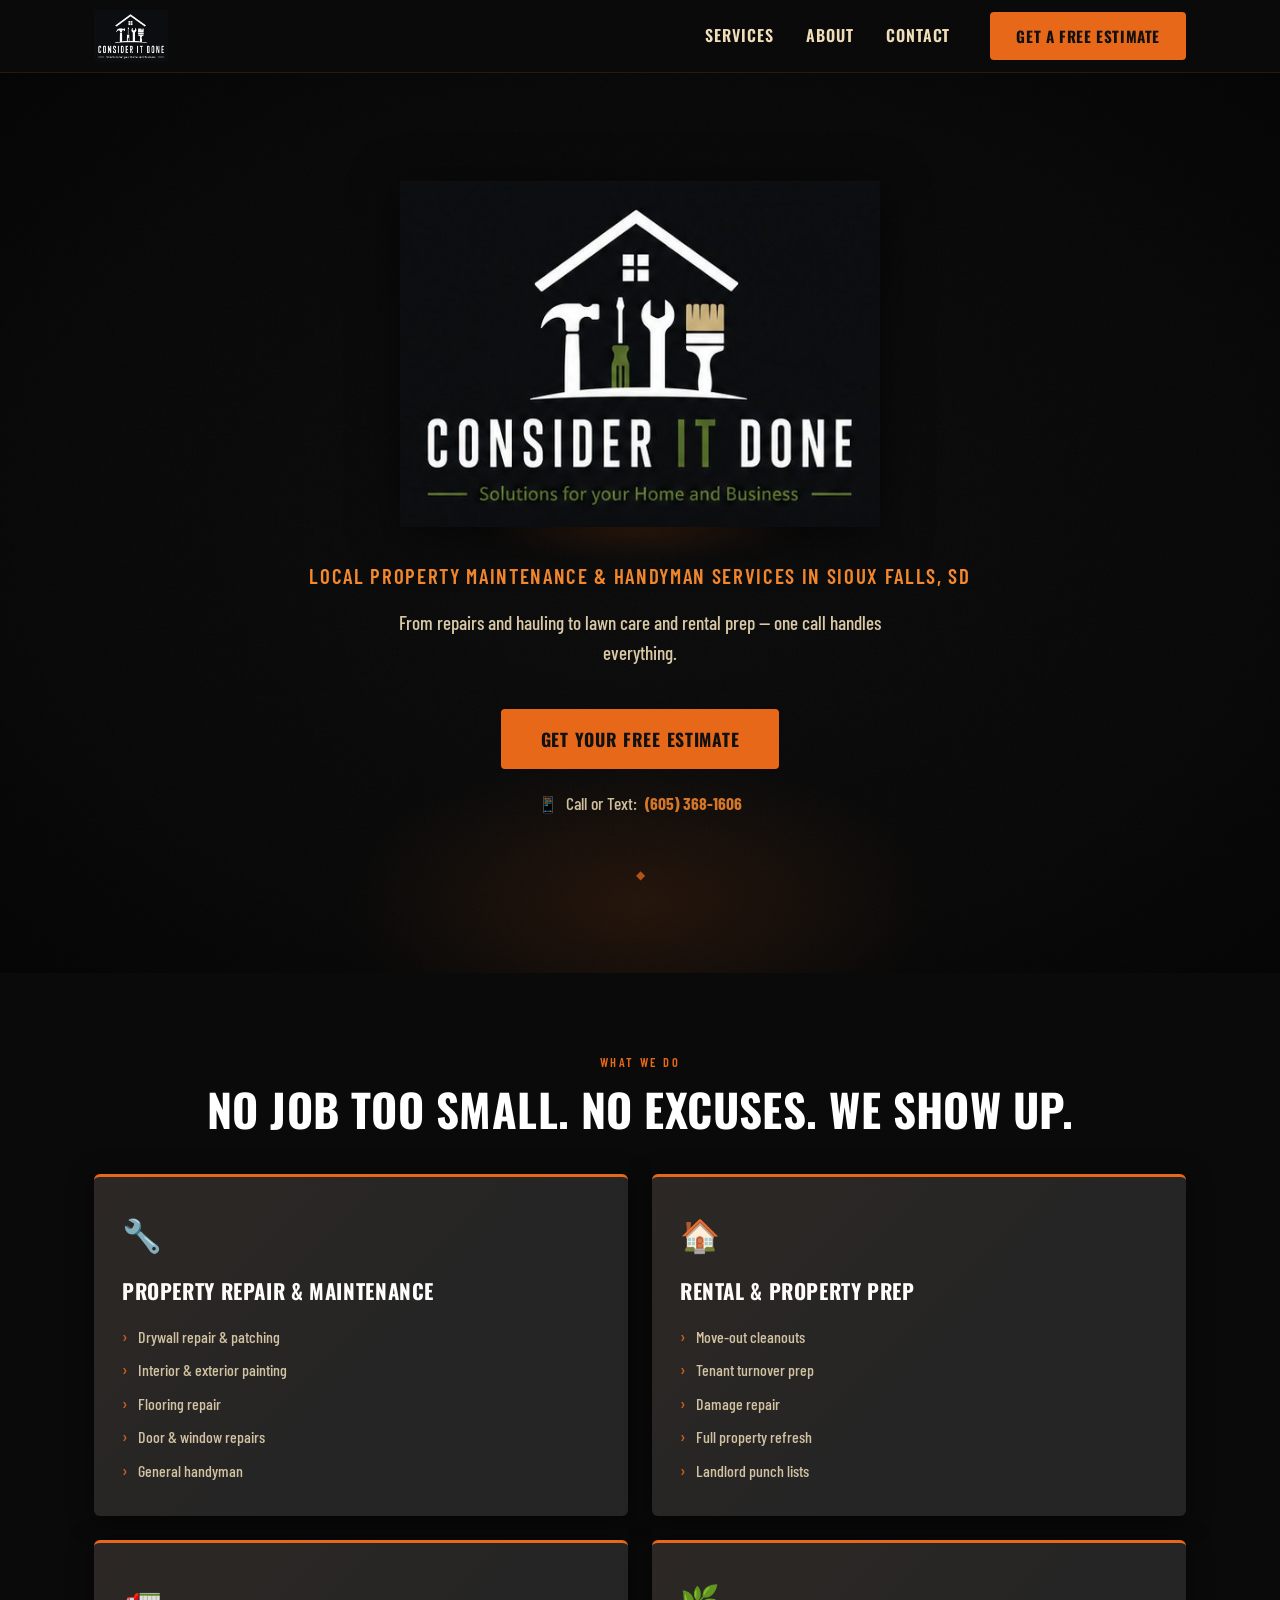
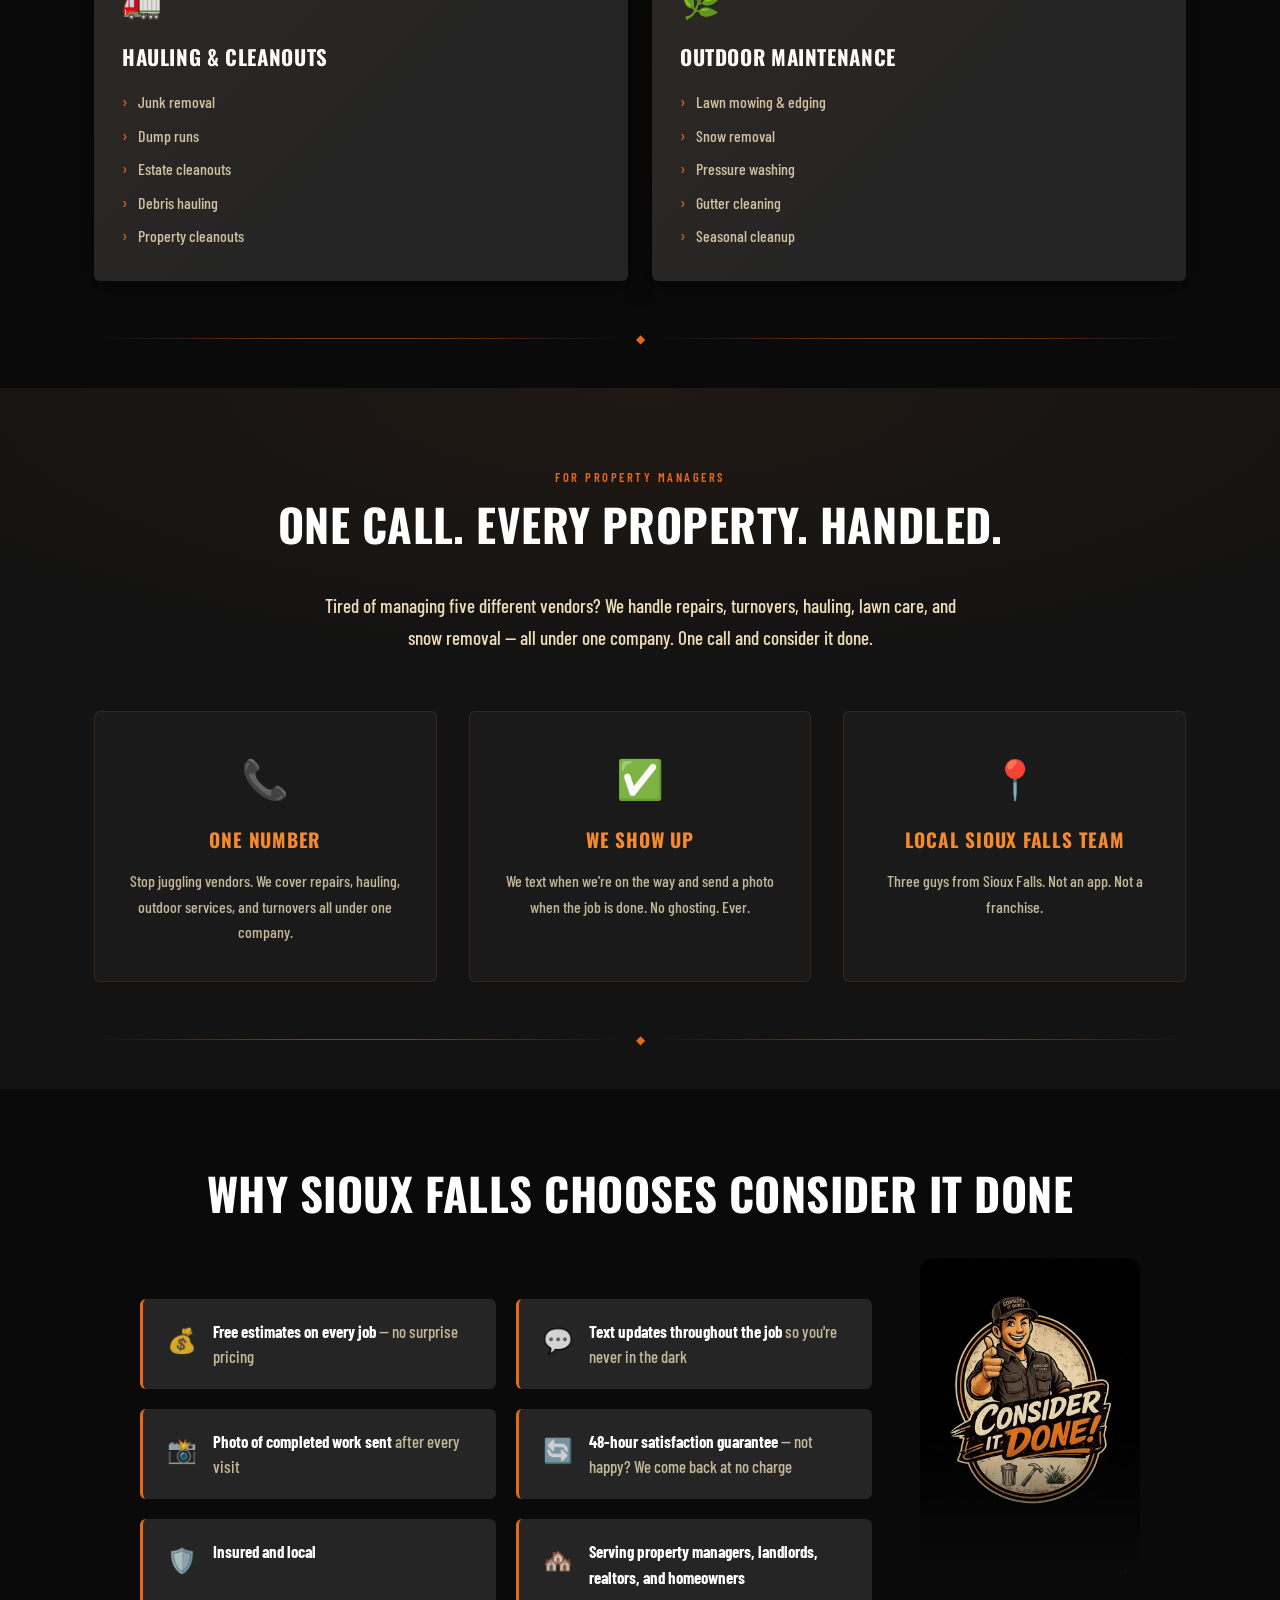
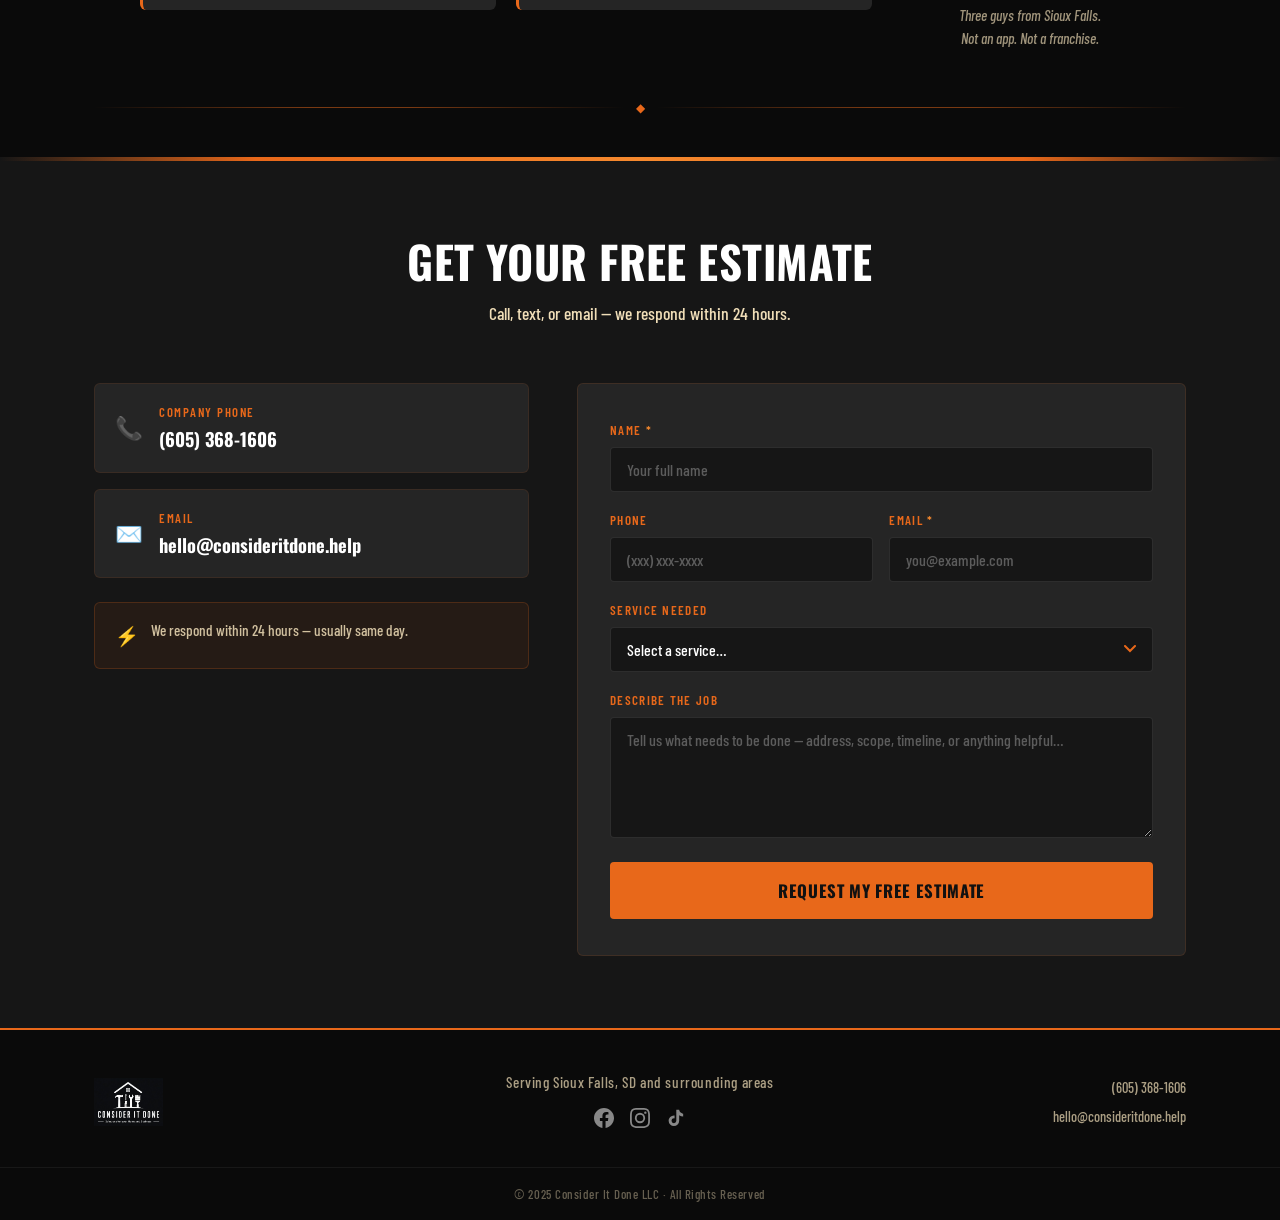
==== index.html @ a7b13810 "Use SVG as primary favicon for crisp rendering at all sizes SVG favicons are resolution-independent " ====
<!DOCTYPE html>
<html lang="en">
<head>
  <meta charset="UTF-8" />
  <meta name="viewport" content="width=device-width, initial-scale=1.0" />

  <!-- Favicons -->
  <link rel="icon" type="image/svg+xml" href="assets/CID_Logo_FullColor_Transparent.svg" />
  <link rel="icon" type="image/png" sizes="32x32" href="assets/favicon-32.png" />
  <link rel="icon" type="image/png" sizes="16x16" href="assets/favicon-16.png" />
  <link rel="apple-touch-icon" sizes="180x180" href="assets/apple-touch-icon.png" />

  <!-- SEO -->
  <title>Consider It Done | Sioux Falls Property Maintenance &amp; Handyman</title>
  <meta name="description" content="Local property maintenance and handyman services in Sioux Falls, SD. Repairs, hauling, lawn care, snow removal, rental prep. Free estimates — call or text today." />
  <meta name="robots" content="index, follow" />
  <link rel="canonical" href="https://consideritdone.help/" />

  <!-- Open Graph -->
  <meta property="og:title" content="Consider It Done — Sioux Falls Property Maintenance" />
  <meta property="og:description" content="One call. Every property need. Handled." />
  <meta property="og:image" content="assets/Logo.jpeg" />
  <meta property="og:type" content="website" />
  <meta property="og:url" content="https://consideritdone.help/" />

  <!-- Google Analytics placeholder -->
  <script async src="https://www.googletagmanager.com/gtag/js?id=GA_MEASUREMENT_ID"></script>
  <script>
    window.dataLayer = window.dataLayer || [];
    function gtag(){dataLayer.push(arguments);}
    gtag('js', new Date());
    gtag('config', 'GA_MEASUREMENT_ID');
  </script>

  <!-- Google Fonts -->
  <link rel="preconnect" href="https://fonts.googleapis.com" />
  <link rel="preconnect" href="https://fonts.gstatic.com" crossorigin />
  <link href="https://fonts.googleapis.com/css2?family=Oswald:wght@400;600;700&family=Barlow+Condensed:wght@400;500;600&display=swap" rel="stylesheet" />

  <link rel="stylesheet" href="style.css" />
</head>
<body>

  <!-- Skip to main content (accessibility) -->
  <a href="#main-content" class="skip-link">Skip to main content</a>

  <!-- ===================== HEADER / NAV ===================== -->
  <header class="site-header" id="site-header" role="banner">
    <div class="header-inner container">
      <a href="#hero" class="logo-link" aria-label="Consider It Done — Home">
        <img src="assets/CID_Logo_White_Black.png" alt="Consider It Done logo" class="header-logo" width="140" height="52" />
      </a>

      <!-- Desktop Nav -->
      <nav class="desktop-nav" aria-label="Primary navigation">
        <a href="#services" class="nav-link">Services</a>
        <a href="#why-us" class="nav-link">About</a>
        <a href="#contact" class="nav-link">Contact</a>
      </nav>

      <a href="#contact" class="btn btn-orange btn-cta-header">Get a Free Estimate</a>

      <!-- Hamburger -->
      <button class="hamburger" id="hamburger-btn" aria-label="Open navigation menu" aria-expanded="false" aria-controls="mobile-nav">
        <span class="ham-bar"></span>
        <span class="ham-bar"></span>
        <span class="ham-bar"></span>
      </button>
    </div>

    <!-- Mobile Nav Drawer -->
    <nav class="mobile-nav" id="mobile-nav" aria-label="Mobile navigation" aria-hidden="true">
      <a href="#services" class="mobile-nav-link">Services</a>
      <a href="#why-us" class="mobile-nav-link">About</a>
      <a href="#contact" class="mobile-nav-link">Contact</a>
      <a href="#contact" class="btn btn-orange mobile-nav-cta">Get a Free Estimate</a>
    </nav>
  </header>

  <main id="main-content">

    <!-- ===================== HERO ===================== -->
    <section class="hero" id="hero" aria-label="Hero section">
      <div class="hero-noise" aria-hidden="true"></div>
      <div class="hero-vignette" aria-hidden="true"></div>

      <div class="hero-inner container">
        <div class="hero-logo-wrap">
          <img
            src="assets/CID_Logo_FullColor_Black.png"
            alt="Consider It Done — Solutions for your Home and Business"
            class="hero-logo"
            width="480"
            height="480"
          />
          <div class="hero-logo-glow" aria-hidden="true"></div>
        </div>

        <h1 class="visually-hidden">Consider It Done — Sioux Falls Property Maintenance &amp; Handyman Services</h1>

        <p class="hero-sub">Local Property Maintenance &amp; Handyman Services in Sioux Falls, SD</p>
        <p class="hero-body">From repairs and hauling to lawn care and rental prep — one call handles everything.</p>

        <div class="hero-actions">
          <a href="#contact" class="btn btn-orange btn-lg" id="hero-cta">Get Your Free Estimate</a>
          <a href="tel:6053681606" class="hero-call-link">
            <span class="call-icon" aria-hidden="true">📱</span>
            Call or Text: <strong>(605) 368-1606</strong>
          </a>
        </div>
      </div>

      <div class="section-divider" aria-hidden="true">
        <div class="divider-line"></div>
        <div class="divider-diamond">◆</div>
        <div class="divider-line"></div>
      </div>
    </section>

    <!-- ===================== SERVICES ===================== -->
    <section class="services" id="services" aria-labelledby="services-heading">
      <div class="container">
        <div class="section-label">WHAT WE DO</div>
        <h2 class="section-headline" id="services-heading">No Job Too Small. No Excuses. We Show Up.</h2>

        <div class="services-grid">

          <article class="service-card" aria-label="Property Repair service">
            <div class="card-icon" aria-hidden="true">🔧</div>
            <h3 class="card-title">Property Repair &amp; Maintenance</h3>
            <ul class="card-list" aria-label="Services included">
              <li>Drywall repair &amp; patching</li>
              <li>Interior &amp; exterior painting</li>
              <li>Flooring repair</li>
              <li>Door &amp; window repairs</li>
              <li>General handyman</li>
            </ul>
          </article>

          <article class="service-card" aria-label="Rental & Property Prep service">
            <div class="card-icon" aria-hidden="true">🏠</div>
            <h3 class="card-title">Rental &amp; Property Prep</h3>
            <ul class="card-list" aria-label="Services included">
              <li>Move-out cleanouts</li>
              <li>Tenant turnover prep</li>
              <li>Damage repair</li>
              <li>Full property refresh</li>
              <li>Landlord punch lists</li>
            </ul>
          </article>

          <article class="service-card" aria-label="Hauling & Cleanouts service">
            <div class="card-icon" aria-hidden="true">🚛</div>
            <h3 class="card-title">Hauling &amp; Cleanouts</h3>
            <ul class="card-list" aria-label="Services included">
              <li>Junk removal</li>
              <li>Dump runs</li>
              <li>Estate cleanouts</li>
              <li>Debris hauling</li>
              <li>Property cleanouts</li>
            </ul>
          </article>

          <article class="service-card" aria-label="Outdoor Maintenance service">
            <div class="card-icon" aria-hidden="true">🌿</div>
            <h3 class="card-title">Outdoor Maintenance</h3>
            <ul class="card-list" aria-label="Services included">
              <li>Lawn mowing &amp; edging</li>
              <li>Snow removal</li>
              <li>Pressure washing</li>
              <li>Gutter cleaning</li>
              <li>Seasonal cleanup</li>
            </ul>
          </article>

        </div>
      </div>

      <div class="section-divider" aria-hidden="true">
        <div class="divider-line"></div>
        <div class="divider-diamond">◆</div>
        <div class="divider-line"></div>
      </div>
    </section>

    <!-- ===================== PROPERTY MANAGER CALLOUT ===================== -->
    <section class="pm-callout" id="property-managers" aria-labelledby="pm-heading">
      <div class="container">
        <div class="section-label">FOR PROPERTY MANAGERS</div>
        <h2 class="section-headline" id="pm-heading">One Call. Every Property. Handled.</h2>
        <p class="pm-body">
          Tired of managing five different vendors? We handle repairs, turnovers, hauling,
          lawn care, and snow removal — all under one company. One call and consider it done.
        </p>

        <div class="pm-pillars">

          <div class="pm-pillar">
            <div class="pillar-icon" aria-hidden="true">📞</div>
            <h3 class="pillar-title">One Number</h3>
            <p class="pillar-body">Stop juggling vendors. We cover repairs, hauling, outdoor services, and turnovers all under one company.</p>
          </div>

          <div class="pm-pillar">
            <div class="pillar-icon" aria-hidden="true">✅</div>
            <h3 class="pillar-title">We Show Up</h3>
            <p class="pillar-body">We text when we're on the way and send a photo when the job is done. No ghosting. Ever.</p>
          </div>

          <div class="pm-pillar">
            <div class="pillar-icon" aria-hidden="true">📍</div>
            <h3 class="pillar-title">Local Sioux Falls Team</h3>
            <p class="pillar-body">Three guys from Sioux Falls. Not an app. Not a franchise.</p>
          </div>

        </div>
      </div>

      <div class="section-divider" aria-hidden="true">
        <div class="divider-line"></div>
        <div class="divider-diamond">◆</div>
        <div class="divider-line"></div>
      </div>
    </section>

    <!-- ===================== WHY CHOOSE US ===================== -->
    <section class="why-us" id="why-us" aria-labelledby="why-heading">
      <div class="container">
        <h2 class="section-headline" id="why-heading">Why Sioux Falls Chooses Consider It Done</h2>

        <div class="why-layout">
          <ul class="why-list" aria-label="Reasons to choose Consider It Done">
            <li class="why-item">
              <span class="why-icon" aria-hidden="true">💰</span>
              <div>
                <strong>Free estimates on every job</strong>
                <span> — no surprise pricing</span>
              </div>
            </li>
            <li class="why-item">
              <span class="why-icon" aria-hidden="true">💬</span>
              <div>
                <strong>Text updates throughout the job</strong>
                <span> so you're never in the dark</span>
              </div>
            </li>
            <li class="why-item">
              <span class="why-icon" aria-hidden="true">📸</span>
              <div>
                <strong>Photo of completed work sent</strong>
                <span> after every visit</span>
              </div>
            </li>
            <li class="why-item">
              <span class="why-icon" aria-hidden="true">🔄</span>
              <div>
                <strong>48-hour satisfaction guarantee</strong>
                <span> — not happy? We come back at no charge</span>
              </div>
            </li>
            <li class="why-item">
              <span class="why-icon" aria-hidden="true">🛡️</span>
              <div>
                <strong>Insured and local</strong>
              </div>
            </li>
            <li class="why-item">
              <span class="why-icon" aria-hidden="true">🏘️</span>
              <div>
                <strong>Serving property managers, landlords, realtors, and homeowners</strong>
              </div>
            </li>
          </ul>

          <div class="why-mascot" aria-hidden="true">
            <img
              src="assets/Logo.jpeg"
              alt="Consider It Done mascot — handyman giving thumbs up"
              class="mascot-img"
              width="300"
              height="390"
            />
            <p class="mascot-caption">Three guys from Sioux Falls.<br/>Not an app. Not a franchise.</p>
          </div>
        </div>
      </div>

      <div class="section-divider" aria-hidden="true">
        <div class="divider-line"></div>
        <div class="divider-diamond">◆</div>
        <div class="divider-line"></div>
      </div>
    </section>

    <!-- ===================== CONTACT / CTA ===================== -->
    <section class="contact" id="contact" aria-labelledby="contact-heading">
      <div class="contact-accent-top" aria-hidden="true"></div>
      <div class="container">
        <h2 class="section-headline" id="contact-heading">Get Your Free Estimate</h2>
        <p class="contact-sub">Call, text, or email — we respond within 24 hours.</p>

        <div class="contact-layout">

          <!-- Contact Info -->
          <div class="contact-info" aria-label="Contact information">
            <a href="tel:6053681606" class="contact-info-item" id="contact-main">
              <span class="contact-info-icon" aria-hidden="true">📞</span>
              <div>
                <span class="contact-info-label">Company Phone</span>
                <span class="contact-info-value">(605) 368-1606</span>
              </div>
            </a>
            <a href="mailto:hello@consideritdone.help" class="contact-info-item" id="contact-email">
              <span class="contact-info-icon" aria-hidden="true">✉️</span>
              <div>
                <span class="contact-info-label">Email</span>
                <span class="contact-info-value">hello@consideritdone.help</span>
              </div>
            </a>

            <div class="contact-guarantee">
              <span class="guarantee-icon" aria-hidden="true">⚡</span>
              <p>We respond within 24 hours — usually same day.</p>
            </div>
          </div>

          <!-- Contact Form -->
          <div class="contact-form-wrap">
            <form
              id="contact-form"
              action="https://formspree.io/f/xojzgryv"
              method="POST"
              novalidate
              aria-label="Free estimate request form"
            >
              <div class="form-group">
                <label for="form-name">Name <span aria-hidden="true">*</span></label>
                <input
                  type="text"
                  id="form-name"
                  name="name"
                  placeholder="Your full name"
                  required
                  autocomplete="name"
                />
              </div>

              <div class="form-row">
                <div class="form-group">
                  <label for="form-phone">Phone</label>
                  <input
                    type="tel"
                    id="form-phone"
                    name="phone"
                    placeholder="(xxx) xxx-xxxx"
                    autocomplete="tel"
                  />
                </div>
                <div class="form-group">
                  <label for="form-email">Email <span aria-hidden="true">*</span></label>
                  <input
                    type="email"
                    id="form-email"
                    name="email"
                    placeholder="you@example.com"
                    required
                    autocomplete="email"
                  />
                </div>
              </div>

              <div class="form-group">
                <label for="form-service">Service Needed</label>
                <select id="form-service" name="service">
                  <option value="" disabled selected>Select a service…</option>
                  <option value="Property Repair & Maintenance">Property Repair &amp; Maintenance</option>
                  <option value="Rental & Property Prep">Rental &amp; Property Prep</option>
                  <option value="Hauling & Cleanout">Hauling &amp; Cleanout</option>
                  <option value="Outdoor Maintenance (Lawn/Snow)">Outdoor Maintenance (Lawn/Snow)</option>
                  <option value="Not Sure — Just Need Help">Not Sure — Just Need Help</option>
                </select>
              </div>

              <div class="form-group">
                <label for="form-message">Describe the Job</label>
                <textarea
                  id="form-message"
                  name="message"
                  placeholder="Tell us what needs to be done — address, scope, timeline, or anything helpful…"
                  rows="5"
                ></textarea>
              </div>

              <button type="submit" class="btn btn-orange btn-full" id="form-submit">
                Request My Free Estimate
              </button>

              <!-- Success / Error States -->
              <div class="form-success" id="form-success" role="alert" aria-live="polite" hidden>
                <span class="success-icon" aria-hidden="true">✅</span>
                <p>We got it! Expect a response within 24 hours.<br /><strong>— The Consider It Done Team</strong></p>
              </div>
              <div class="form-error" id="form-error" role="alert" aria-live="polite" hidden>
                <p>Something went wrong. Please call or email us directly.</p>
              </div>
            </form>
          </div>

        </div>
      </div>
    </section>

  </main>

  <!-- ===================== FOOTER ===================== -->
  <footer class="site-footer" role="contentinfo">
    <div class="footer-inner container">
      <div class="footer-logo-col">
        <a href="#hero" aria-label="Consider It Done — Back to top">
          <img src="assets/CID_Logo_White_Black.png" alt="Consider It Done logo" class="footer-logo" width="130" height="48" />
        </a>
      </div>

      <div class="footer-center-col">
        <p class="footer-serving">Serving Sioux Falls, SD and surrounding areas</p>
        <div class="footer-social" aria-label="Social media links">
          <a href="https://www.facebook.com/profile.php?id=61590781454036" class="social-link" aria-label="Facebook" title="Facebook" target="_blank" rel="noopener noreferrer">
            <svg width="20" height="20" viewBox="0 0 24 24" fill="currentColor" aria-hidden="true"><path d="M24 12.073c0-6.627-5.373-12-12-12s-12 5.373-12 12c0 5.99 4.388 10.954 10.125 11.854v-8.385H7.078v-3.47h3.047V9.43c0-3.007 1.792-4.669 4.533-4.669 1.312 0 2.686.235 2.686.235v2.953H15.83c-1.491 0-1.956.925-1.956 1.874v2.25h3.328l-.532 3.47h-2.796v8.385C19.612 23.027 24 18.062 24 12.073z"/></svg>
          </a>
          <a href="https://www.instagram.com/consider_itdone26/" class="social-link" aria-label="Instagram" title="Instagram" target="_blank" rel="noopener noreferrer">
            <svg width="20" height="20" viewBox="0 0 24 24" fill="currentColor" aria-hidden="true"><path d="M12 2.163c3.204 0 3.584.012 4.85.07 3.252.148 4.771 1.691 4.919 4.919.058 1.265.069 1.645.069 4.849 0 3.205-.012 3.584-.069 4.849-.149 3.225-1.664 4.771-4.919 4.919-1.266.058-1.644.07-4.85.07-3.204 0-3.584-.012-4.849-.07-3.26-.149-4.771-1.699-4.919-4.92-.058-1.265-.07-1.644-.07-4.849 0-3.204.013-3.583.07-4.849.149-3.227 1.664-4.771 4.919-4.919 1.266-.057 1.645-.069 4.849-.069zM12 0C8.741 0 8.333.014 7.053.072 2.695.272.273 2.69.073 7.052.014 8.333 0 8.741 0 12c0 3.259.014 3.668.072 4.948.2 4.358 2.618 6.78 6.98 6.98C8.333 23.986 8.741 24 12 24c3.259 0 3.668-.014 4.948-.072 4.354-.2 6.782-2.618 6.979-6.98.059-1.28.073-1.689.073-4.948 0-3.259-.014-3.667-.072-4.947-.196-4.354-2.617-6.78-6.979-6.98C15.668.014 15.259 0 12 0zm0 5.838a6.162 6.162 0 100 12.324 6.162 6.162 0 000-12.324zM12 16a4 4 0 110-8 4 4 0 010 8zm6.406-11.845a1.44 1.44 0 100 2.881 1.44 1.44 0 000-2.881z"/></svg>
          </a>
          <a href="https://www.tiktok.com/@consider.it.done26" class="social-link" aria-label="TikTok" title="TikTok" target="_blank" rel="noopener noreferrer">
            <svg width="20" height="20" viewBox="0 0 24 24" fill="currentColor" aria-hidden="true"><path d="M19.59 6.69a4.83 4.83 0 01-3.77-4.25V2h-3.45v13.67a2.89 2.89 0 01-2.88 2.5 2.89 2.89 0 01-2.89-2.89 2.89 2.89 0 012.89-2.89c.28 0 .54.04.79.1V9.01a6.32 6.32 0 00-.79-.05 6.34 6.34 0 00-6.34 6.34 6.34 6.34 0 006.34 6.34 6.34 6.34 0 006.33-6.34V8.69a8.18 8.18 0 004.78 1.52V6.76a4.85 4.85 0 01-1.01-.07z"/></svg>
          </a>
        </div>
      </div>

      <div class="footer-contact-col">
        <a href="tel:6053681606" class="footer-contact-link">(605) 368-1606</a>
        <a href="mailto:hello@consideritdone.help" class="footer-contact-link">hello@consideritdone.help</a>
      </div>
    </div>

    <div class="footer-bottom">
      <div class="container">
        <p>© 2025 Consider It Done LLC · All Rights Reserved</p>
      </div>
    </div>
  </footer>

  <script src="script.js"></script>
</body>
</html>
---- style.css ----
/* =============================================================
   CONSIDER IT DONE — style.css
   Bold · Dark · Local · Orange
   ============================================================= */

/* ── Design Tokens ────────────────────────────────────────── */
:root {
  --bg-primary:     #0A0A0A;
  --bg-card:        #252525;
  --bg-card-alt:    #333333;
  --bg-section-alt: #161616;
  --bg-pm:          #131313;

  --orange:         #E8681A;
  --orange-light:   #F5892E;
  --cream:          #F0DEB8;
  --white:          #FFFFFF;
  --grey-mid:       #888888;
  --grey-light:     #BBBBBB;

  --font-display: 'Oswald', Arial, sans-serif;
  --font-body:    'Barlow Condensed', Arial, sans-serif;

  --radius-card:  6px;
  --radius-btn:   4px;
  --transition:   0.25s ease;
  --max-width:    1140px;

  --shadow-card:  0 4px 24px rgba(0,0,0,0.5);
  --shadow-orange: 0 4px 32px rgba(232,104,26,0.25);
}

/* ── Reset ────────────────────────────────────────────────── */
*, *::before, *::after { box-sizing: border-box; margin: 0; padding: 0; }

html {
  scroll-behavior: smooth;
  font-size: 16px;
}

body {
  background-color: var(--bg-primary);
  color: var(--cream);
  font-family: var(--font-body);
  font-weight: 500;
  line-height: 1.6;
  overflow-x: hidden;
}

img { display: block; max-width: 100%; height: auto; }
a   { color: inherit; text-decoration: none; }

ul  { list-style: none; }

/* ── Utility ──────────────────────────────────────────────── */
.container {
  width: 100%;
  max-width: var(--max-width);
  margin: 0 auto;
  padding: 0 24px;
}

/* Screen-reader only / SEO-only text */
.visually-hidden {
  position: absolute;
  width: 1px;
  height: 1px;
  padding: 0;
  margin: -1px;
  overflow: hidden;
  clip: rect(0,0,0,0);
  white-space: nowrap;
  border: 0;
}

/* ── Buttons ──────────────────────────────────────────────── */
.btn {
  display: inline-flex;
  align-items: center;
  justify-content: center;
  gap: 8px;
  font-family: var(--font-display);
  font-weight: 700;
  letter-spacing: 0.04em;
  border: none;
  cursor: pointer;
  border-radius: var(--radius-btn);
  transition: background var(--transition), transform var(--transition), box-shadow var(--transition);
  text-transform: uppercase;
  white-space: nowrap;
}

.btn-orange {
  background-color: var(--orange);
  color: #111111;
  padding: 12px 26px;
  font-size: 0.95rem;
}

.btn-orange:hover,
.btn-orange:focus-visible {
  background-color: var(--orange-light);
  transform: translateY(-2px);
  box-shadow: var(--shadow-orange);
  outline: none;
}

.btn-orange:active { transform: translateY(0); }

.btn-lg {
  padding: 16px 40px;
  font-size: 1.1rem;
}

.btn-full {
  width: 100%;
  padding: 16px 24px;
  font-size: 1.05rem;
  margin-top: 6px;
}

/* ── Section Label (small caps, orange) ───────────────────── */
.section-label {
  font-family: var(--font-body);
  font-size: 0.78rem;
  font-weight: 600;
  letter-spacing: 0.2em;
  text-transform: uppercase;
  color: var(--orange);
  margin-bottom: 12px;
}

/* ── Section Headline ─────────────────────────────────────── */
.section-headline {
  font-family: var(--font-display);
  font-size: clamp(1.8rem, 4vw, 2.8rem);
  font-weight: 700;
  color: var(--white);
  line-height: 1.1;
  letter-spacing: 0.01em;
  margin-bottom: 40px;
  text-transform: uppercase;
}

/* ── Section Divider ──────────────────────────────────────── */
.section-divider {
  display: flex;
  align-items: center;
  gap: 12px;
  padding: 48px 24px 0;
  max-width: var(--max-width);
  margin: 0 auto;
}

.divider-line {
  flex: 1;
  height: 1px;
  background: linear-gradient(90deg, transparent, var(--orange) 40%, var(--orange) 60%, transparent);
  opacity: 0.5;
}

.divider-diamond {
  color: var(--orange);
  font-size: 0.75rem;
  flex-shrink: 0;
}


/* =============================================================
   HEADER
   ============================================================= */
.site-header {
  position: sticky;
  top: 0;
  z-index: 1000;
  background-color: var(--bg-primary);
  border-bottom: 1px solid rgba(232,104,26,0.15);
  transition: box-shadow var(--transition);
}

.site-header.scrolled {
  box-shadow: 0 2px 20px rgba(0,0,0,0.6);
  border-bottom-color: rgba(232,104,26,0.3);
}

.header-inner {
  display: flex;
  align-items: center;
  gap: 24px;
  height: 72px;
}

.logo-link { flex-shrink: 0; }

.header-logo {
  width: auto;
  height: 52px;
  object-fit: contain;
  transition: opacity var(--transition), filter var(--transition);
}

.header-logo:hover {
  opacity: 0.85;
  filter: drop-shadow(0 0 8px rgba(232,104,26,0.5));
}

.desktop-nav {
  display: flex;
  align-items: center;
  gap: 32px;
  margin-left: auto;
}

.nav-link {
  font-family: var(--font-display);
  font-weight: 600;
  font-size: 1rem;
  letter-spacing: 0.06em;
  text-transform: uppercase;
  color: var(--cream);
  position: relative;
  transition: color var(--transition);
}

.nav-link::after {
  content: '';
  position: absolute;
  bottom: -3px;
  left: 0;
  width: 0;
  height: 2px;
  background: var(--orange);
  transition: width var(--transition);
}

.nav-link:hover,
.nav-link:focus-visible { color: var(--orange); outline: none; }

.nav-link:hover::after,
.nav-link:focus-visible::after { width: 100%; }

.btn-cta-header { margin-left: 16px; }

/* Hamburger */
.hamburger {
  display: none;
  flex-direction: column;
  justify-content: center;
  gap: 5px;
  width: 40px;
  height: 40px;
  background: none;
  border: none;
  cursor: pointer;
  padding: 6px;
  margin-left: auto;
}

.ham-bar {
  display: block;
  width: 24px;
  height: 2px;
  background: var(--cream);
  border-radius: 2px;
  transition: transform var(--transition), opacity var(--transition), background var(--transition);
}

.hamburger[aria-expanded="true"] .ham-bar:nth-child(1) {
  transform: translateY(7px) rotate(45deg);
  background: var(--orange);
}
.hamburger[aria-expanded="true"] .ham-bar:nth-child(2) {
  opacity: 0;
}
.hamburger[aria-expanded="true"] .ham-bar:nth-child(3) {
  transform: translateY(-7px) rotate(-45deg);
  background: var(--orange);
}

/* Mobile Nav */
.mobile-nav {
  display: none;
  flex-direction: column;
  background-color: #111111;
  border-top: 1px solid rgba(232,104,26,0.2);
  padding: 16px 24px 24px;
  gap: 4px;
}

.mobile-nav.open { display: flex; }

.mobile-nav-link {
  font-family: var(--font-display);
  font-size: 1.2rem;
  font-weight: 700;
  letter-spacing: 0.08em;
  text-transform: uppercase;
  color: var(--cream);
  padding: 12px 0;
  border-bottom: 1px solid rgba(255,255,255,0.06);
  transition: color var(--transition);
}

.mobile-nav-link:hover { color: var(--orange); }

.mobile-nav-cta {
  margin-top: 16px;
  font-size: 1rem;
  padding: 14px 24px;
}


/* =============================================================
   HERO
   ============================================================= */
.hero {
  position: relative;
  min-height: 100vh;
  display: flex;
  flex-direction: column;
  align-items: center;
  justify-content: center;
  background-color: var(--bg-primary);
  overflow: hidden;
  padding: 80px 24px 60px;
}

/* Grain/noise texture */
.hero-noise {
  position: absolute;
  inset: 0;
  background-image: url("data:image/svg+xml,%3Csvg viewBox='0 0 512 512' xmlns='http://www.w3.org/2000/svg'%3E%3Cfilter id='noise'%3E%3CfeTurbulence type='fractalNoise' baseFrequency='0.75' numOctaves='4' stitchTiles='stitch'/%3E%3C/filter%3E%3Crect width='100%25' height='100%25' filter='url(%23noise)' opacity='1'/%3E%3C/svg%3E");
  background-size: 200px 200px;
  opacity: 0.04;
  pointer-events: none;
  z-index: 1;
}

/* Radial vignette */
.hero-vignette {
  position: absolute;
  inset: 0;
  background: radial-gradient(ellipse 80% 80% at 50% 50%,
    transparent 0%,
    rgba(0,0,0,0.3) 60%,
    rgba(0,0,0,0.75) 100%);
  pointer-events: none;
  z-index: 2;
}

/* Ambient orange glow from bottom */
.hero::after {
  content: '';
  position: absolute;
  bottom: -80px;
  left: 50%;
  transform: translateX(-50%);
  width: 600px;
  height: 300px;
  background: radial-gradient(ellipse at center, rgba(232,104,26,0.12) 0%, transparent 70%);
  pointer-events: none;
  z-index: 2;
}

.hero-inner {
  position: relative;
  z-index: 3;
  display: flex;
  flex-direction: column;
  align-items: center;
  text-align: center;
  max-width: 720px;
}

/* Logo */
.hero-logo-wrap {
  position: relative;
  display: inline-block;
  margin-bottom: 32px;
}

.hero-logo-glow {
  position: absolute;
  bottom: -24px;
  left: 50%;
  transform: translateX(-50%);
  width: 70%;
  height: 60px;
  background: radial-gradient(ellipse at center, rgba(232,104,26,0.3) 0%, transparent 70%);
  filter: blur(12px);
  pointer-events: none;
  z-index: -1;
}

.hero-logo {
  width: clamp(260px, 42vw, 480px);
  height: auto;
  object-fit: contain;
  display: block;
  filter: drop-shadow(0 8px 24px rgba(0,0,0,0.6));
  transition: filter var(--transition), transform var(--transition);
}

.hero-logo:hover {
  filter: drop-shadow(0 8px 32px rgba(232,104,26,0.25)) drop-shadow(0 4px 16px rgba(0,0,0,0.7));
  transform: translateY(-2px);
}

/* Hero text */
.hero-headline {
  font-family: var(--font-display);
  font-size: clamp(2.8rem, 9vw, 6rem);
  font-weight: 700;
  letter-spacing: 0.03em;
  color: var(--white);
  text-transform: uppercase;
  line-height: 1;
  margin-bottom: 16px;
  text-shadow: 0 2px 30px rgba(232,104,26,0.2);
}

.hero-sub {
  font-family: var(--font-body);
  font-size: clamp(1rem, 2.5vw, 1.3rem);
  font-weight: 600;
  letter-spacing: 0.08em;
  color: var(--orange-light);
  text-transform: uppercase;
  margin-bottom: 16px;
}

.hero-body {
  font-family: var(--font-body);
  font-size: clamp(1rem, 2vw, 1.2rem);
  font-weight: 500;
  color: var(--cream);
  opacity: 0.9;
  max-width: 540px;
  margin-bottom: 40px;
  line-height: 1.6;
}

/* CTA group */
.hero-actions {
  display: flex;
  flex-direction: column;
  align-items: center;
  gap: 20px;
}

.hero-call-link {
  display: flex;
  align-items: center;
  gap: 8px;
  font-family: var(--font-body);
  font-size: 1.1rem;
  font-weight: 500;
  color: var(--cream);
  opacity: 0.85;
  transition: color var(--transition), opacity var(--transition);
}

.hero-call-link strong { color: var(--orange-light); }

.hero-call-link:hover {
  color: var(--white);
  opacity: 1;
}

.call-icon { font-size: 1rem; }


/* =============================================================
   SERVICES
   ============================================================= */
.services {
  background-color: var(--bg-primary);
  padding: 80px 0 40px;
}

.services .container { text-align: center; }

.services-grid {
  display: grid;
  grid-template-columns: repeat(2, 1fr);
  gap: 24px;
  text-align: left;
  margin-top: 0;
}

.service-card {
  background: var(--bg-card);
  border-radius: var(--radius-card);
  border-top: 3px solid var(--orange);
  padding: 32px 28px;
  box-shadow: var(--shadow-card);
  transition: transform var(--transition), box-shadow var(--transition), border-top-color var(--transition);
  position: relative;
  overflow: hidden;
}

.service-card::before {
  content: '';
  position: absolute;
  inset: 0;
  background: linear-gradient(135deg, rgba(232,104,26,0.04) 0%, transparent 60%);
  pointer-events: none;
}

.service-card:hover {
  transform: translateY(-4px);
  box-shadow: 0 8px 40px rgba(0,0,0,0.6), 0 0 0 1px rgba(232,104,26,0.2);
  border-top-color: var(--orange-light);
}

.card-icon {
  font-size: 2rem;
  margin-bottom: 14px;
  display: block;
}

.card-title {
  font-family: var(--font-display);
  font-size: 1.3rem;
  font-weight: 700;
  color: var(--white);
  text-transform: uppercase;
  letter-spacing: 0.03em;
  margin-bottom: 16px;
}

.card-list {
  display: flex;
  flex-direction: column;
  gap: 8px;
}

.card-list li {
  font-family: var(--font-body);
  font-size: 1rem;
  font-weight: 500;
  color: var(--cream);
  opacity: 0.85;
  padding-left: 16px;
  position: relative;
}

.card-list li::before {
  content: '›';
  position: absolute;
  left: 0;
  color: var(--orange);
  font-size: 1.1rem;
  line-height: 1.4;
}


/* =============================================================
   PROPERTY MANAGER CALLOUT
   ============================================================= */
.pm-callout {
  background-color: var(--bg-pm);
  padding: 80px 0 40px;
  position: relative;
}

.pm-callout::before {
  content: '';
  position: absolute;
  inset: 0;
  background: radial-gradient(ellipse 100% 60% at 50% 0%, rgba(232,104,26,0.06) 0%, transparent 70%);
  pointer-events: none;
}

.pm-callout .container {
  position: relative;
  z-index: 1;
}

.pm-callout .section-headline { text-align: center; }
.pm-callout .section-label    { text-align: center; }

.pm-body {
  font-family: var(--font-body);
  font-size: clamp(1rem, 2vw, 1.2rem);
  color: var(--cream);
  opacity: 0.9;
  max-width: 660px;
  margin: 0 auto 56px;
  text-align: center;
  line-height: 1.7;
}

.pm-pillars {
  display: grid;
  grid-template-columns: repeat(3, 1fr);
  gap: 32px;
}

.pm-pillar {
  display: flex;
  flex-direction: column;
  align-items: center;
  text-align: center;
  padding: 36px 24px;
  background: rgba(255,255,255,0.03);
  border: 1px solid rgba(232,104,26,0.15);
  border-radius: var(--radius-card);
  transition: border-color var(--transition), background var(--transition), transform var(--transition);
}

.pm-pillar:hover {
  border-color: rgba(232,104,26,0.4);
  background: rgba(232,104,26,0.04);
  transform: translateY(-4px);
}

.pillar-icon {
  font-size: 2.4rem;
  margin-bottom: 16px;
}

.pillar-title {
  font-family: var(--font-display);
  font-size: 1.2rem;
  font-weight: 700;
  color: var(--orange-light);
  text-transform: uppercase;
  letter-spacing: 0.04em;
  margin-bottom: 12px;
}

.pillar-body {
  font-family: var(--font-body);
  font-size: 1rem;
  color: var(--cream);
  opacity: 0.8;
  line-height: 1.6;
}


/* =============================================================
   WHY CHOOSE US
   ============================================================= */
.why-us {
  background-color: var(--bg-primary);
  padding: 80px 0 40px;
}

.why-us .section-headline { text-align: center; }

/* Why Us — two-column layout with mascot */
.why-layout {
  display: grid;
  grid-template-columns: 1fr auto;
  gap: 48px;
  align-items: center;
  max-width: 1000px;
  margin: 0 auto;
}

.why-list {
  display: grid;
  grid-template-columns: repeat(2, 1fr);
  gap: 20px;
}

.why-mascot {
  display: flex;
  flex-direction: column;
  align-items: center;
  gap: 16px;
  flex-shrink: 0;
}

.mascot-img {
  width: 220px;
  height: auto;
  object-fit: contain;
  border-radius: 12px;
  opacity: 0.92;
  /* fade out the white bottom padding of the jpeg */
  -webkit-mask-image: linear-gradient(to bottom, black 55%, transparent 96%);
  mask-image: linear-gradient(to bottom, black 55%, transparent 96%);
  filter: drop-shadow(0 4px 20px rgba(232,104,26,0.2));
  transition: filter var(--transition), opacity var(--transition);
}

.mascot-img:hover {
  opacity: 1;
  filter: drop-shadow(0 4px 28px rgba(232,104,26,0.4));
}

.mascot-caption {
  font-family: var(--font-body);
  font-size: 0.95rem;
  font-weight: 500;
  color: var(--cream);
  opacity: 0.65;
  text-align: center;
  line-height: 1.5;
  font-style: italic;
}

.why-item {
  display: flex;
  align-items: flex-start;
  gap: 16px;
  background: var(--bg-card);
  border-radius: var(--radius-card);
  border-left: 3px solid var(--orange);
  padding: 20px 24px;
  transition: transform var(--transition), box-shadow var(--transition);
}

.why-item:hover {
  transform: translateX(4px);
  box-shadow: var(--shadow-card);
}

.why-icon {
  font-size: 1.5rem;
  flex-shrink: 0;
  margin-top: 2px;
}

.why-item div {
  font-family: var(--font-body);
  font-size: 1.05rem;
  color: var(--cream);
  line-height: 1.5;
}

.why-item strong { color: var(--white); }
.why-item span   { opacity: 0.8; }


/* =============================================================
   CONTACT / CTA
   ============================================================= */
.contact {
  background-color: var(--bg-section-alt);
  padding: 80px 0 72px;
  position: relative;
}

.contact-accent-top {
  height: 4px;
  background: linear-gradient(90deg, transparent, var(--orange) 20%, var(--orange-light) 50%, var(--orange) 80%, transparent);
  position: absolute;
  top: 0;
  left: 0;
  right: 0;
}

.contact .section-headline {
  text-align: center;
  margin-bottom: 12px;
}

.contact-sub {
  font-family: var(--font-body);
  font-size: 1.1rem;
  text-align: center;
  color: var(--cream);
  opacity: 0.8;
  margin-bottom: 56px;
}

.contact-layout {
  display: grid;
  grid-template-columns: 1fr 1.4fr;
  gap: 48px;
  align-items: start;
}

/* Contact Info */
.contact-info {
  display: flex;
  flex-direction: column;
  gap: 16px;
}

.contact-info-item {
  display: flex;
  align-items: center;
  gap: 16px;
  background: var(--bg-card);
  border-radius: var(--radius-card);
  padding: 18px 20px;
  border: 1px solid rgba(232,104,26,0.1);
  transition: border-color var(--transition), background var(--transition), transform var(--transition);
}

.contact-info-item:hover {
  border-color: rgba(232,104,26,0.4);
  background: rgba(232,104,26,0.04);
  transform: translateX(4px);
}

.contact-info-icon { font-size: 1.4rem; flex-shrink: 0; }

.contact-info-item div {
  display: flex;
  flex-direction: column;
  gap: 2px;
}

.contact-info-label {
  font-family: var(--font-body);
  font-size: 0.8rem;
  letter-spacing: 0.12em;
  text-transform: uppercase;
  color: var(--orange);
  font-weight: 600;
}

.contact-info-value {
  font-family: var(--font-display);
  font-size: 1.15rem;
  font-weight: 700;
  color: var(--white);
}

.contact-guarantee {
  display: flex;
  align-items: flex-start;
  gap: 12px;
  margin-top: 8px;
  padding: 16px 20px;
  background: rgba(232,104,26,0.07);
  border-radius: var(--radius-card);
  border: 1px solid rgba(232,104,26,0.2);
}

.guarantee-icon { font-size: 1.2rem; flex-shrink: 0; margin-top: 2px; }

.contact-guarantee p {
  font-family: var(--font-body);
  font-size: 0.95rem;
  color: var(--cream);
  opacity: 0.85;
  line-height: 1.5;
}

/* Form */
.contact-form-wrap {
  background: var(--bg-card);
  border-radius: var(--radius-card);
  border: 1px solid rgba(232,104,26,0.12);
  padding: 36px 32px;
}

.form-group {
  display: flex;
  flex-direction: column;
  gap: 6px;
  margin-bottom: 18px;
}

.form-row {
  display: grid;
  grid-template-columns: 1fr 1fr;
  gap: 16px;
  margin-bottom: 0;
}

.form-group label {
  font-family: var(--font-body);
  font-size: 0.82rem;
  font-weight: 600;
  letter-spacing: 0.1em;
  text-transform: uppercase;
  color: var(--orange);
}

.form-group label span { color: var(--orange-light); }

.form-group input,
.form-group select,
.form-group textarea {
  background: rgba(0,0,0,0.4);
  border: 1px solid rgba(255,255,255,0.1);
  border-radius: var(--radius-btn);
  color: var(--white);
  font-family: var(--font-body);
  font-size: 1rem;
  font-weight: 500;
  padding: 12px 16px;
  width: 100%;
  transition: border-color var(--transition), box-shadow var(--transition);
  -webkit-appearance: none;
  appearance: none;
}

.form-group select {
  background-image: url("data:image/svg+xml,%3Csvg xmlns='http://www.w3.org/2000/svg' width='12' height='8' viewBox='0 0 12 8'%3E%3Cpath d='M1 1l5 5 5-5' stroke='%23E8681A' stroke-width='2' fill='none' stroke-linecap='round'/%3E%3C/svg%3E");
  background-repeat: no-repeat;
  background-position: right 16px center;
  padding-right: 40px;
  cursor: pointer;
}

.form-group select option {
  background: #1e1e1e;
  color: var(--white);
}

.form-group input::placeholder,
.form-group textarea::placeholder { color: rgba(255,255,255,0.3); }

.form-group input:focus,
.form-group select:focus,
.form-group textarea:focus {
  outline: none;
  border-color: var(--orange);
  box-shadow: 0 0 0 3px rgba(232,104,26,0.15);
}

.form-group input:user-valid,
.form-group textarea:user-valid {
  border-color: rgba(100,200,100,0.4);
}

.form-group input:user-invalid,
.form-group textarea:user-invalid {
  border-color: rgba(200,80,80,0.5);
}

.form-group textarea { resize: vertical; min-height: 120px; }

/* Success / Error */
.form-success,
.form-error {
  margin-top: 16px;
  padding: 16px 20px;
  border-radius: var(--radius-card);
  display: flex;
  align-items: flex-start;
  gap: 12px;
}

/* Enforce hidden — overrides display:flex above */
.form-success[hidden],
.form-error[hidden] {
  display: none;
}

.form-success {
  background: rgba(60,180,90,0.1);
  border: 1px solid rgba(60,180,90,0.3);
}

.form-success p {
  font-family: var(--font-body);
  font-size: 1rem;
  color: #8effa1;
  line-height: 1.5;
}

.success-icon { font-size: 1.2rem; flex-shrink: 0; margin-top: 2px; }

.form-error {
  background: rgba(200,60,60,0.1);
  border: 1px solid rgba(200,60,60,0.3);
}

.form-error p {
  font-family: var(--font-body);
  font-size: 1rem;
  color: #ffaaaa;
}


/* =============================================================
   FOOTER
   ============================================================= */
.site-footer {
  background-color: var(--bg-primary);
  border-top: 2px solid var(--orange);
  padding-top: 40px;
}

.footer-inner {
  display: grid;
  grid-template-columns: 1fr 2fr 1fr;
  align-items: center;
  gap: 24px;
  padding-bottom: 32px;
}

.footer-logo {
  width: auto;
  height: 48px;
  object-fit: contain;
  transition: opacity var(--transition), filter var(--transition);
}

.footer-logo:hover {
  opacity: 0.8;
  filter: drop-shadow(0 0 8px rgba(232,104,26,0.45));
}

.footer-center-col {
  display: flex;
  flex-direction: column;
  align-items: center;
  gap: 14px;
}

.footer-serving {
  font-family: var(--font-body);
  font-size: 0.95rem;
  color: var(--cream);
  opacity: 0.7;
  text-align: center;
  letter-spacing: 0.04em;
}

.footer-social {
  display: flex;
  align-items: center;
  gap: 16px;
}

.social-link {
  color: var(--grey-mid);
  transition: color var(--transition), transform var(--transition);
}

.social-link:hover {
  color: var(--orange);
  transform: translateY(-2px);
}

.footer-contact-col {
  display: flex;
  flex-direction: column;
  align-items: flex-end;
  gap: 6px;
}

.footer-contact-link {
  font-family: var(--font-body);
  font-size: 0.9rem;
  color: var(--cream);
  opacity: 0.7;
  transition: color var(--transition), opacity var(--transition);
}

.footer-contact-link:hover {
  color: var(--orange-light);
  opacity: 1;
}

.footer-bottom {
  border-top: 1px solid rgba(255,255,255,0.06);
  padding: 16px 0;
}

.footer-bottom p {
  font-family: var(--font-body);
  font-size: 0.8rem;
  color: var(--cream);
  opacity: 0.4;
  text-align: center;
  letter-spacing: 0.04em;
}


/* =============================================================
   SCROLL ANIMATIONS
   Only active when JS has loaded (.js-loaded on body)
   ============================================================= */
.js-loaded [data-animate] {
  opacity: 0;
  transform: translateY(24px);
  transition: opacity 0.55s ease, transform 0.55s ease;
}

.js-loaded [data-animate].visible {
  opacity: 1;
  transform: translateY(0);
}

.js-loaded [data-animate-delay="1"] { transition-delay: 0.1s; }
.js-loaded [data-animate-delay="2"] { transition-delay: 0.2s; }
.js-loaded [data-animate-delay="3"] { transition-delay: 0.3s; }
.js-loaded [data-animate-delay="4"] { transition-delay: 0.4s; }


/* =============================================================
   RESPONSIVE — TABLET
   ============================================================= */
@media (max-width: 900px) {
  .pm-pillars {
    grid-template-columns: 1fr;
    max-width: 500px;
    margin: 0 auto;
  }

  .contact-layout {
    grid-template-columns: 1fr;
  }

  .footer-inner {
    grid-template-columns: 1fr 1fr;
    grid-template-rows: auto auto;
  }

  .footer-center-col {
    grid-column: 1 / -1;
    order: -1;
    padding-bottom: 16px;
    border-bottom: 1px solid rgba(255,255,255,0.06);
  }

  .footer-contact-col { align-items: flex-end; }
}


/* =============================================================
   RESPONSIVE — MOBILE
   ============================================================= */
@media (max-width: 680px) {
  .desktop-nav    { display: none; }
  .btn-cta-header { display: none; }
  .hamburger      { display: flex; }

  .header-inner { padding: 0 20px; }

  .hero { padding: 60px 20px 48px; min-height: calc(100vh - 72px); }

  .services-grid {
    grid-template-columns: 1fr;
  }

  .why-list {
    grid-template-columns: 1fr;
  }

  .why-layout {
    grid-template-columns: 1fr;
  }

  .why-mascot {
    display: none;
  }

  .form-row {
    grid-template-columns: 1fr;
  }

  .contact-form-wrap { padding: 28px 20px; }

  .footer-inner {
    grid-template-columns: 1fr;
    justify-items: center;
    text-align: center;
  }

  .footer-contact-col {
    align-items: center;
  }

  .footer-logo-col { order: 2; }
  .footer-contact-col { order: 3; }
}

@media (max-width: 420px) {
  .hero-headline { letter-spacing: 0.01em; }
  .section-headline { font-size: 1.6rem; }
  .btn-lg { padding: 14px 28px; font-size: 1rem; }
}


/* =============================================================
   FOCUS VISIBLE — Accessibility
   ============================================================= */
:focus-visible {
  outline: 2px solid var(--orange);
  outline-offset: 3px;
  border-radius: 2px;
}

/* Skip link */
.skip-link {
  position: absolute;
  top: -100px;
  left: 16px;
  background: var(--orange);
  color: #111;
  padding: 8px 16px;
  font-family: var(--font-display);
  font-weight: 700;
  border-radius: 4px;
  z-index: 9999;
  transition: top 0.2s;
}

.skip-link:focus { top: 8px; }
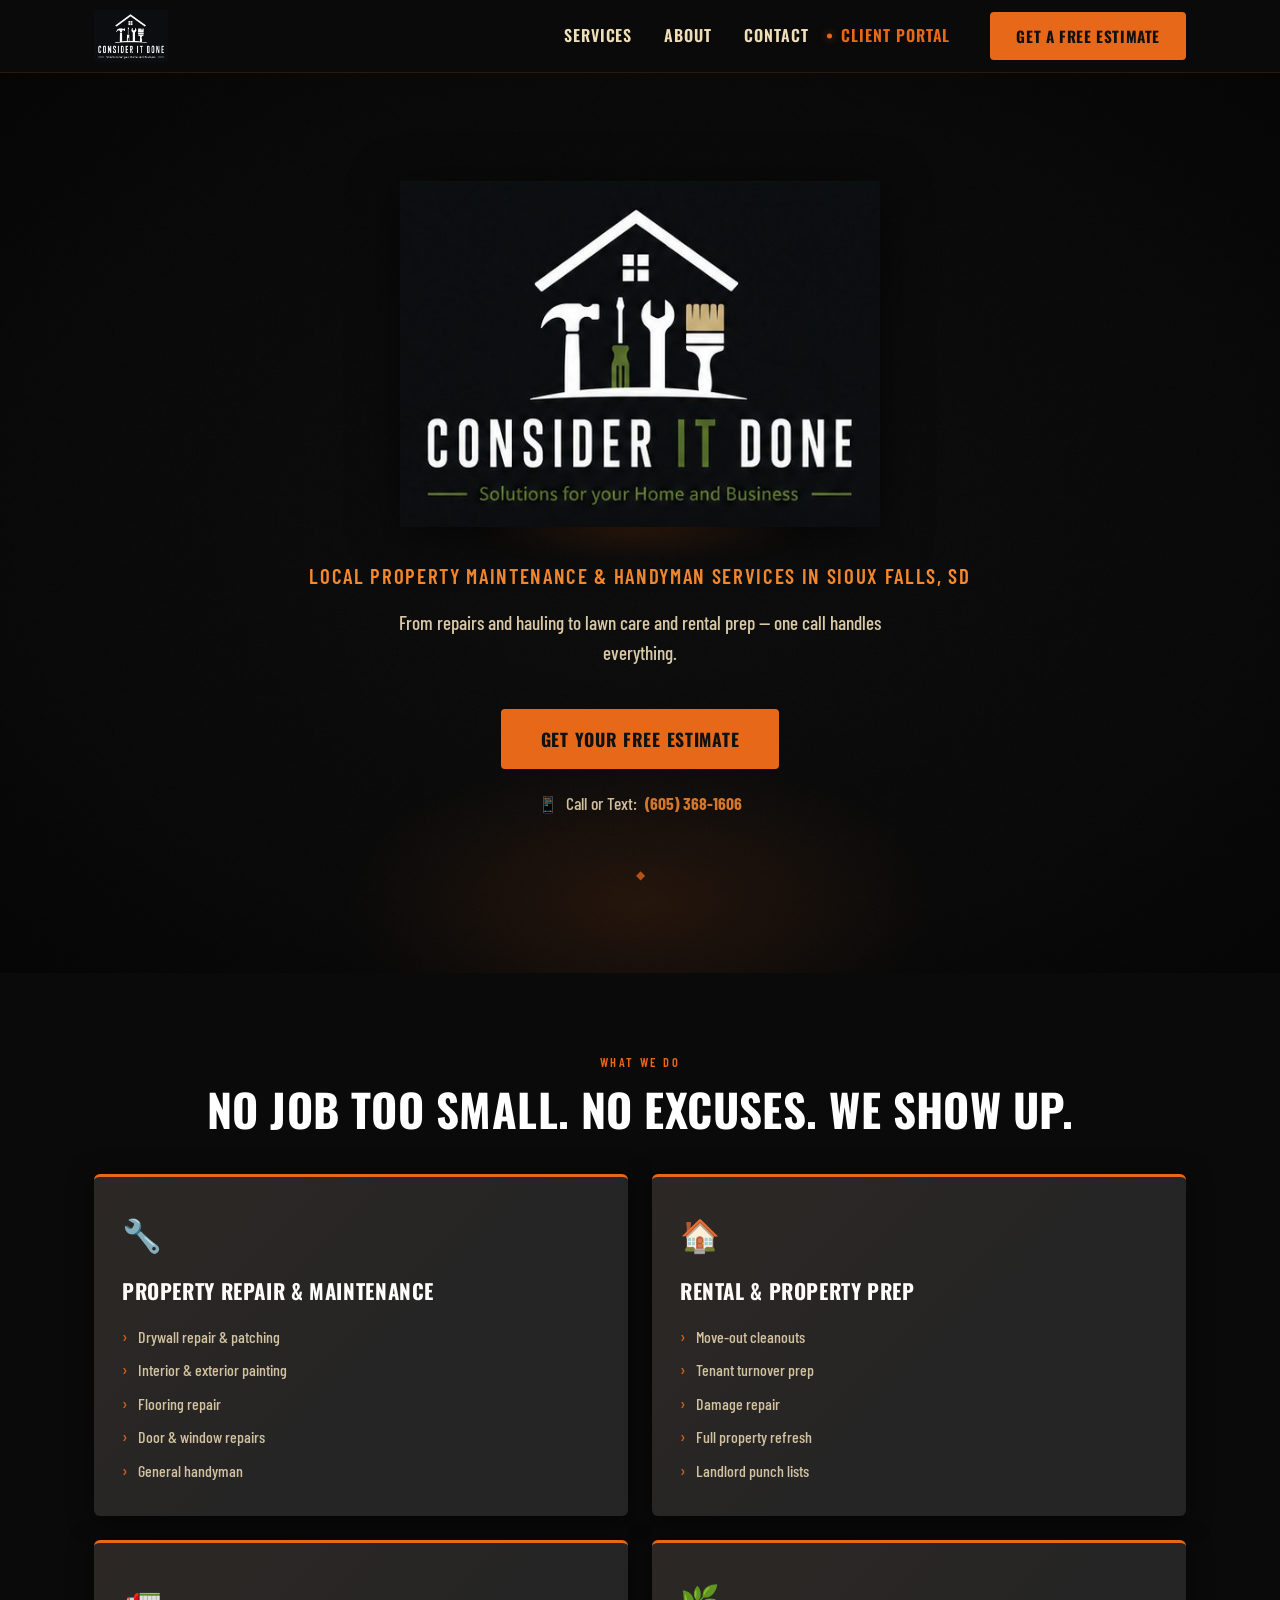
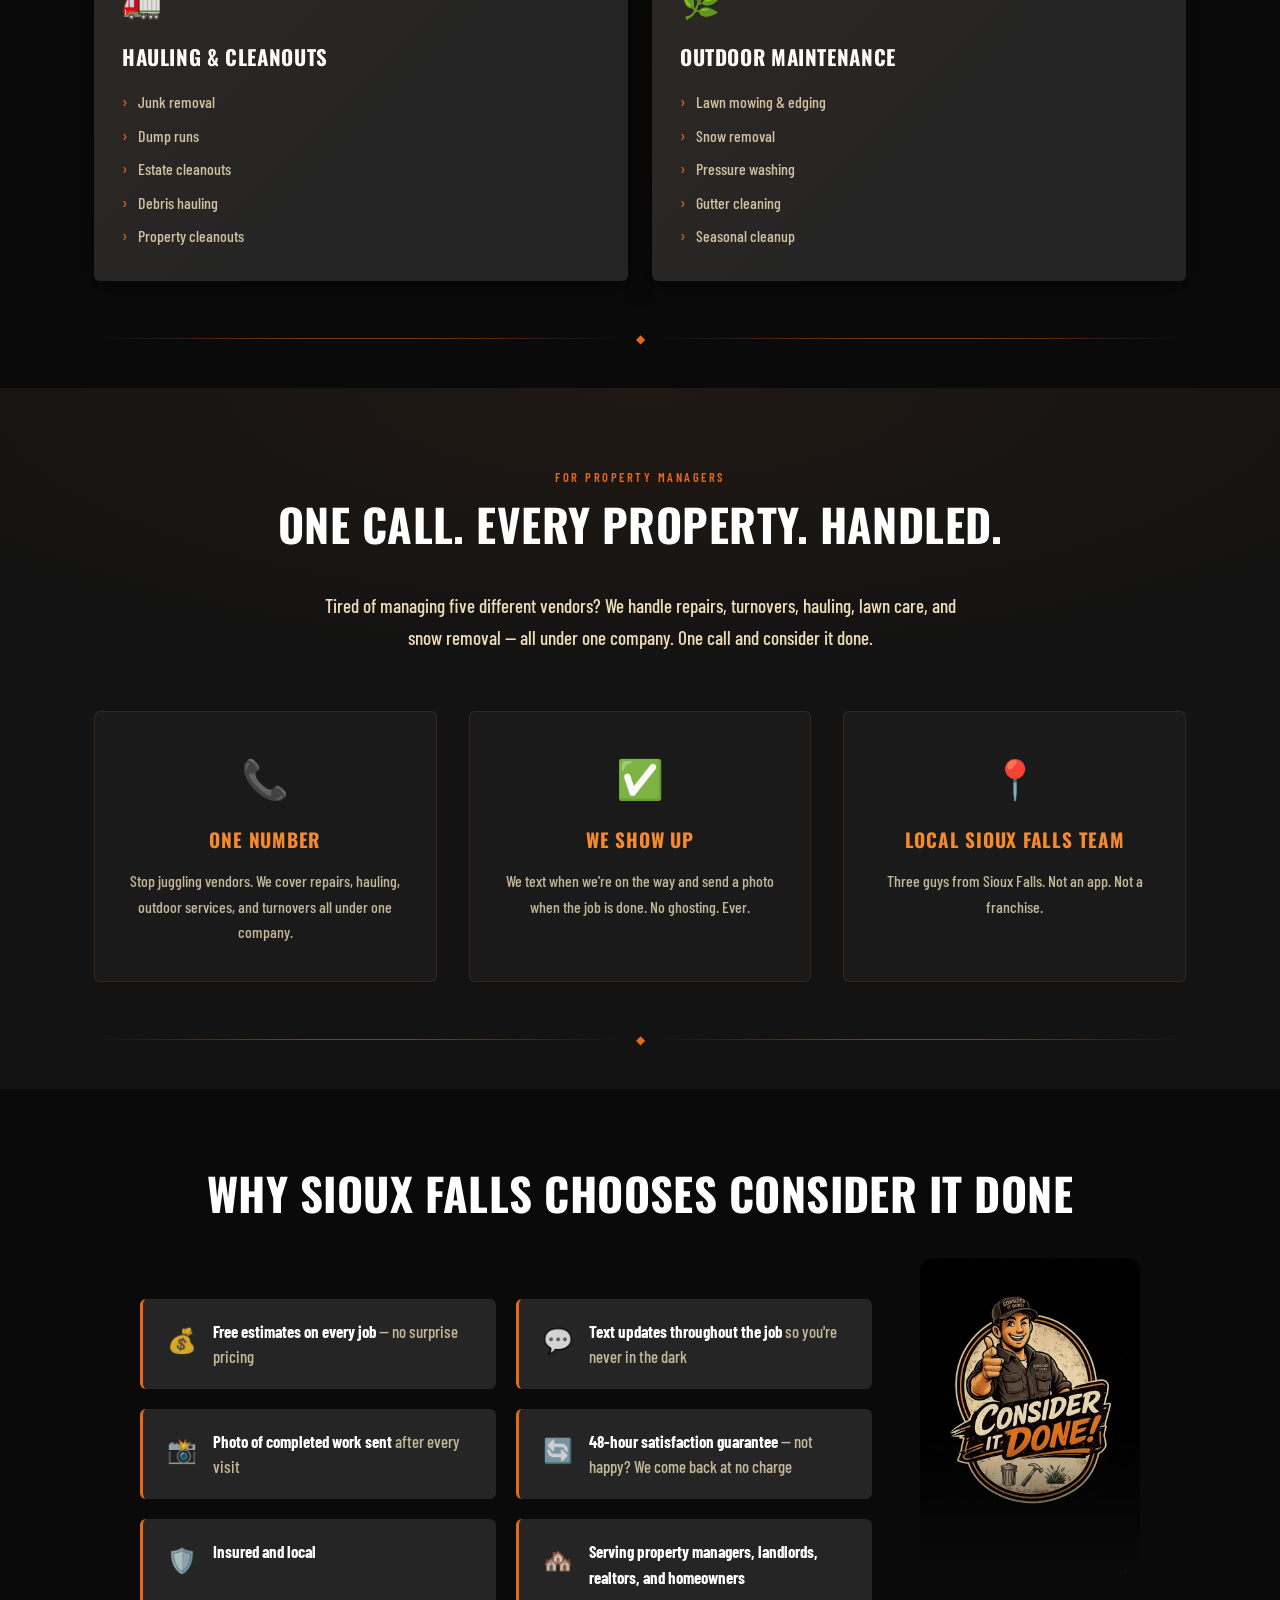
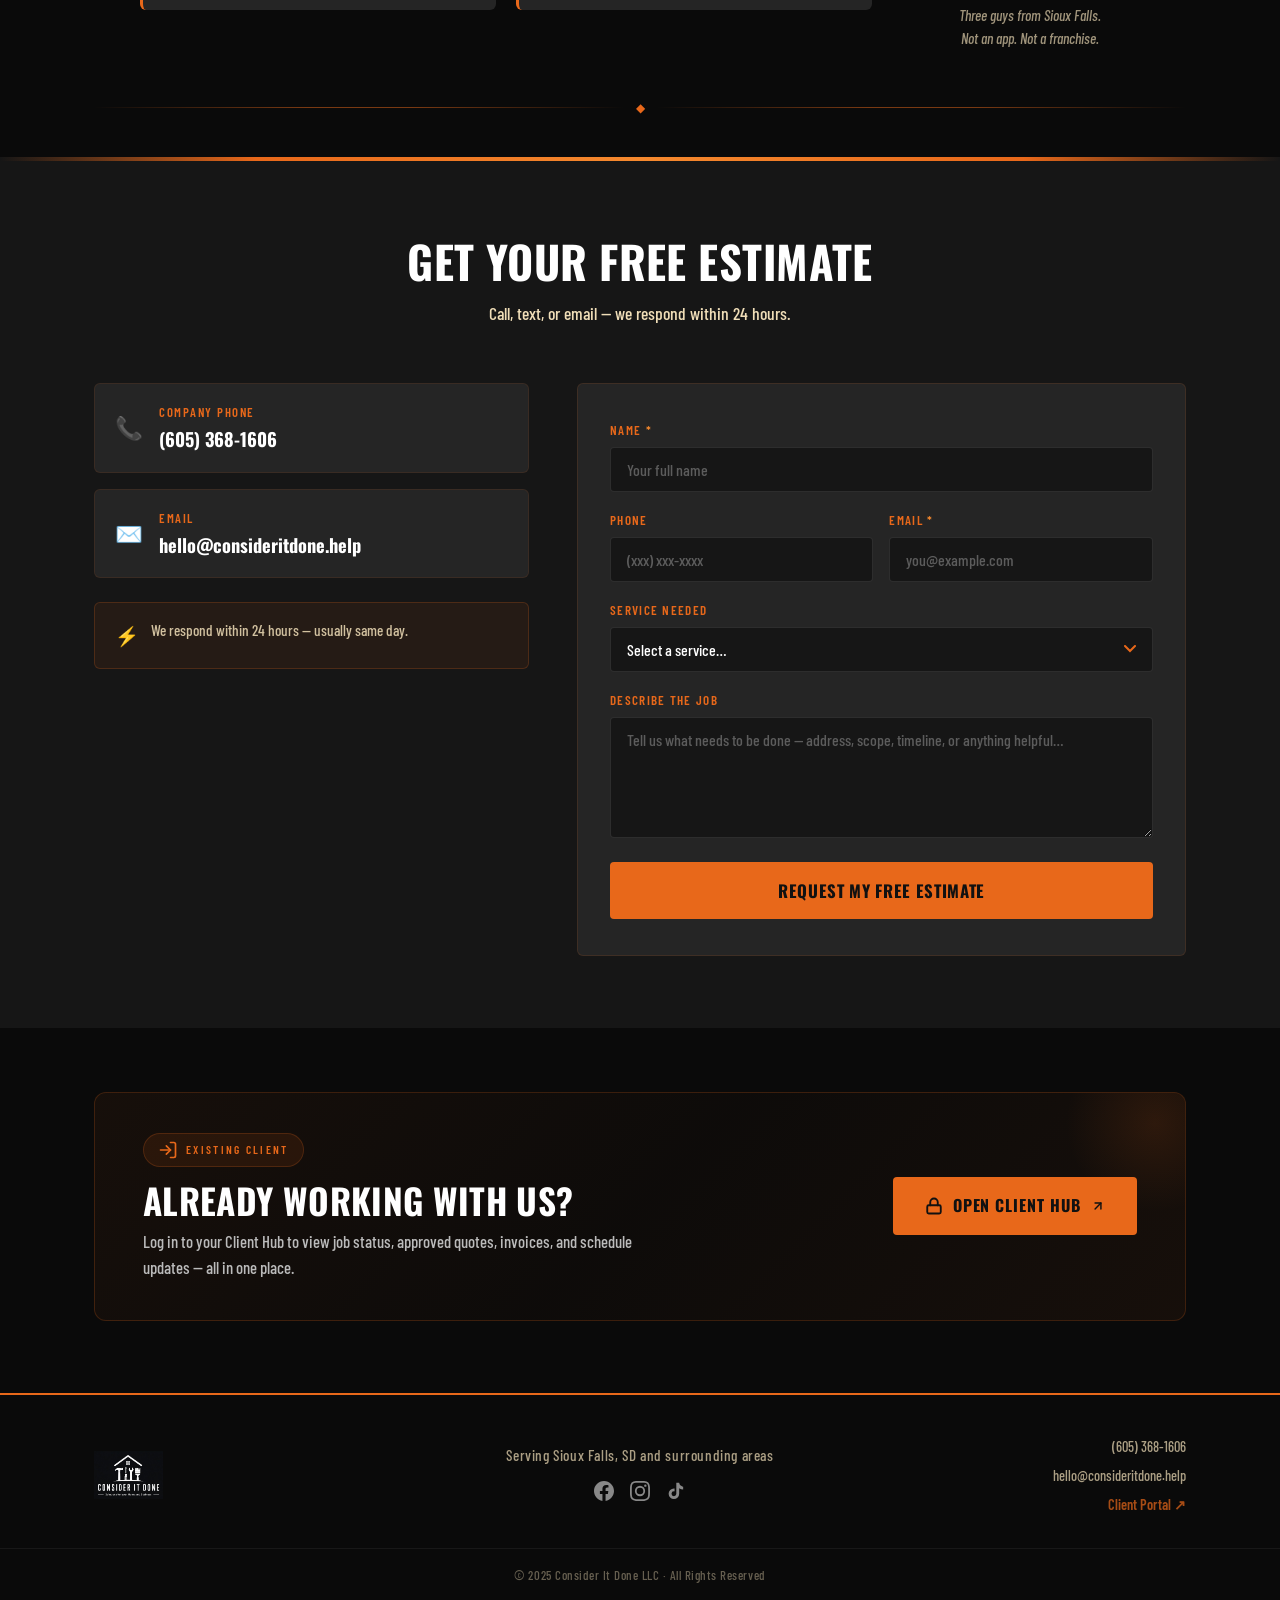
==== commit 3cad4f3f: "Add Jobber Client Hub portal link — nav, section, footer" ====
--- a/index.html
+++ b/index.html
@@ -5,7 +5,7 @@
   <meta name="viewport" content="width=device-width, initial-scale=1.0" />
 
   <!-- Favicons -->
-  <link rel="icon" type="image/svg+xml" href="assets/CID_Logo_FullColor_Transparent.svg" />
+  <link rel="icon" type="image/svg+xml" href="assets/favicon-orange.svg" />
   <link rel="icon" type="image/png" sizes="32x32" href="assets/favicon-32.png" />
   <link rel="icon" type="image/png" sizes="16x16" href="assets/favicon-16.png" />
   <link rel="apple-touch-icon" sizes="180x180" href="assets/apple-touch-icon.png" />
@@ -56,6 +56,7 @@
         <a href="#services" class="nav-link">Services</a>
         <a href="#why-us" class="nav-link">About</a>
         <a href="#contact" class="nav-link">Contact</a>
+        <a href="https://clienthub.getjobber.com/client_hubs/f7e5c7a9-9d81-43ac-a49f-6ab15847d48b/login/new?source=share_login" class="nav-link nav-link--portal" target="_blank" rel="noopener noreferrer">Client Portal</a>
       </nav>
 
       <a href="#contact" class="btn btn-orange btn-cta-header">Get a Free Estimate</a>
@@ -73,6 +74,7 @@
       <a href="#services" class="mobile-nav-link">Services</a>
       <a href="#why-us" class="mobile-nav-link">About</a>
       <a href="#contact" class="mobile-nav-link">Contact</a>
+      <a href="https://clienthub.getjobber.com/client_hubs/f7e5c7a9-9d81-43ac-a49f-6ab15847d48b/login/new?source=share_login" class="mobile-nav-link mobile-nav-link--portal" target="_blank" rel="noopener noreferrer">Client Portal ↗</a>
       <a href="#contact" class="btn btn-orange mobile-nav-cta">Get a Free Estimate</a>
     </nav>
   </header>
@@ -410,6 +412,43 @@
       </div>
     </section>
 
+    <!-- ===================== CLIENT PORTAL CALLOUT ===================== -->
+    <section class="client-portal" id="client-portal" aria-labelledby="portal-heading">
+      <div class="container">
+        <div class="portal-card">
+          <div class="portal-content">
+            <div class="portal-badge" aria-hidden="true">
+              <svg width="20" height="20" viewBox="0 0 24 24" fill="none" stroke="currentColor" stroke-width="2" stroke-linecap="round" stroke-linejoin="round" aria-hidden="true">
+                <path d="M15 3h4a2 2 0 0 1 2 2v14a2 2 0 0 1-2 2h-4"/>
+                <polyline points="10 17 15 12 10 7"/>
+                <line x1="15" y1="12" x2="3" y2="12"/>
+              </svg>
+              EXISTING CLIENT
+            </div>
+            <h2 class="portal-headline" id="portal-heading">Already Working With Us?</h2>
+            <p class="portal-body">Log in to your Client Hub to view job status, approved quotes, invoices, and schedule updates — all in one place.</p>
+          </div>
+          <a
+            href="https://clienthub.getjobber.com/client_hubs/f7e5c7a9-9d81-43ac-a49f-6ab15847d48b/login/new?source=share_login"
+            class="btn btn-portal"
+            id="portal-cta"
+            target="_blank"
+            rel="noopener noreferrer"
+          >
+            <svg width="18" height="18" viewBox="0 0 24 24" fill="none" stroke="currentColor" stroke-width="2.5" stroke-linecap="round" stroke-linejoin="round" aria-hidden="true">
+              <rect x="3" y="11" width="18" height="11" rx="2" ry="2"/>
+              <path d="M7 11V7a5 5 0 0 1 10 0v4"/>
+            </svg>
+            Open Client Hub
+            <svg width="14" height="14" viewBox="0 0 24 24" fill="none" stroke="currentColor" stroke-width="2.5" stroke-linecap="round" stroke-linejoin="round" aria-hidden="true" class="portal-arrow">
+              <line x1="7" y1="17" x2="17" y2="7"/>
+              <polyline points="7 7 17 7 17 17"/>
+            </svg>
+          </a>
+        </div>
+      </div>
+    </section>
+
   </main>
 
   <!-- ===================== FOOTER ===================== -->
@@ -439,6 +478,9 @@
       <div class="footer-contact-col">
         <a href="tel:6053681606" class="footer-contact-link">(605) 368-1606</a>
         <a href="mailto:hello@consideritdone.help" class="footer-contact-link">hello@consideritdone.help</a>
+        <a href="https://clienthub.getjobber.com/client_hubs/f7e5c7a9-9d81-43ac-a49f-6ab15847d48b/login/new?source=share_login" class="footer-contact-link footer-portal-link" target="_blank" rel="noopener noreferrer">
+          Client Portal ↗
+        </a>
       </div>
     </div>
 
--- a/style.css
+++ b/style.css
@@ -1199,3 +1199,209 @@
 }
 
 .skip-link:focus { top: 8px; }
+
+
+/* =============================================================
+   CLIENT PORTAL — Nav Link
+   ============================================================= */
+.nav-link--portal {
+  color: var(--orange) !important;
+  position: relative;
+}
+
+.nav-link--portal::before {
+  content: '';
+  position: absolute;
+  left: -14px;
+  top: 50%;
+  transform: translateY(-50%);
+  width: 5px;
+  height: 5px;
+  background: var(--orange);
+  border-radius: 50%;
+  box-shadow: 0 0 8px rgba(232,104,26,0.6);
+  animation: portal-pulse 2s ease-in-out infinite;
+}
+
+@keyframes portal-pulse {
+  0%, 100% { opacity: 1; box-shadow: 0 0 8px rgba(232,104,26,0.6); }
+  50%      { opacity: 0.4; box-shadow: 0 0 4px rgba(232,104,26,0.3); }
+}
+
+.nav-link--portal:hover,
+.nav-link--portal:focus-visible {
+  color: var(--orange-light) !important;
+}
+
+.mobile-nav-link--portal {
+  color: var(--orange);
+  display: flex;
+  align-items: center;
+  gap: 6px;
+}
+
+.mobile-nav-link--portal:hover {
+  color: var(--orange-light);
+}
+
+
+/* =============================================================
+   CLIENT PORTAL — Section
+   ============================================================= */
+.client-portal {
+  padding: 64px 0 72px;
+  background: var(--bg-primary);
+}
+
+.portal-card {
+  display: flex;
+  align-items: center;
+  justify-content: space-between;
+  gap: 40px;
+  padding: 40px 48px;
+  border-radius: 12px;
+  background:
+    linear-gradient(135deg, rgba(232,104,26,0.06) 0%, rgba(232,104,26,0.02) 50%, rgba(232,104,26,0.06) 100%);
+  border: 1px solid rgba(232,104,26,0.2);
+  position: relative;
+  overflow: hidden;
+  transition: border-color var(--transition), box-shadow var(--transition);
+}
+
+.portal-card:hover {
+  border-color: rgba(232,104,26,0.4);
+  box-shadow: 0 0 48px rgba(232,104,26,0.08);
+}
+
+/* Subtle corner glow */
+.portal-card::before {
+  content: '';
+  position: absolute;
+  top: -60px;
+  right: -60px;
+  width: 180px;
+  height: 180px;
+  background: radial-gradient(circle, rgba(232,104,26,0.12) 0%, transparent 70%);
+  pointer-events: none;
+}
+
+.portal-content {
+  flex: 1;
+}
+
+.portal-badge {
+  display: inline-flex;
+  align-items: center;
+  gap: 8px;
+  font-family: var(--font-body);
+  font-size: 0.72rem;
+  font-weight: 600;
+  letter-spacing: 0.2em;
+  text-transform: uppercase;
+  color: var(--orange);
+  margin-bottom: 14px;
+  padding: 6px 14px;
+  background: rgba(232,104,26,0.1);
+  border: 1px solid rgba(232,104,26,0.2);
+  border-radius: 100px;
+  width: fit-content;
+}
+
+.portal-headline {
+  font-family: var(--font-display);
+  font-size: clamp(1.5rem, 3vw, 2.2rem);
+  font-weight: 700;
+  color: var(--white);
+  line-height: 1.1;
+  letter-spacing: 0.01em;
+  text-transform: uppercase;
+  margin-bottom: 10px;
+}
+
+.portal-body {
+  font-size: 1.05rem;
+  color: var(--grey-light);
+  line-height: 1.5;
+  max-width: 520px;
+}
+
+.btn-portal {
+  display: inline-flex;
+  align-items: center;
+  gap: 10px;
+  font-family: var(--font-display);
+  font-weight: 700;
+  font-size: 1rem;
+  letter-spacing: 0.06em;
+  text-transform: uppercase;
+  white-space: nowrap;
+  color: #111;
+  background: var(--orange);
+  padding: 16px 32px;
+  border-radius: var(--radius-btn);
+  border: none;
+  cursor: pointer;
+  text-decoration: none;
+  transition: background var(--transition), transform var(--transition), box-shadow var(--transition);
+  flex-shrink: 0;
+}
+
+.btn-portal:hover,
+.btn-portal:focus-visible {
+  background: var(--orange-light);
+  transform: translateY(-2px);
+  box-shadow: var(--shadow-orange);
+  outline: none;
+}
+
+.btn-portal:active { transform: translateY(0); }
+
+.portal-arrow {
+  transition: transform 0.2s ease;
+}
+
+.btn-portal:hover .portal-arrow {
+  transform: translate(2px, -2px);
+}
+
+
+/* =============================================================
+   CLIENT PORTAL — Footer Link
+   ============================================================= */
+.footer-portal-link {
+  color: var(--orange) !important;
+  font-weight: 600;
+  transition: color var(--transition);
+}
+
+.footer-portal-link:hover {
+  color: var(--orange-light) !important;
+}
+
+
+/* =============================================================
+   CLIENT PORTAL — Responsive
+   ============================================================= */
+@media (max-width: 768px) {
+  .portal-card {
+    flex-direction: column;
+    text-align: center;
+    padding: 32px 24px;
+    gap: 28px;
+  }
+
+  .portal-badge {
+    margin-left: auto;
+    margin-right: auto;
+  }
+
+  .portal-body {
+    margin: 0 auto;
+  }
+
+  .btn-portal {
+    width: 100%;
+    justify-content: center;
+    padding: 16px 24px;
+  }
+}
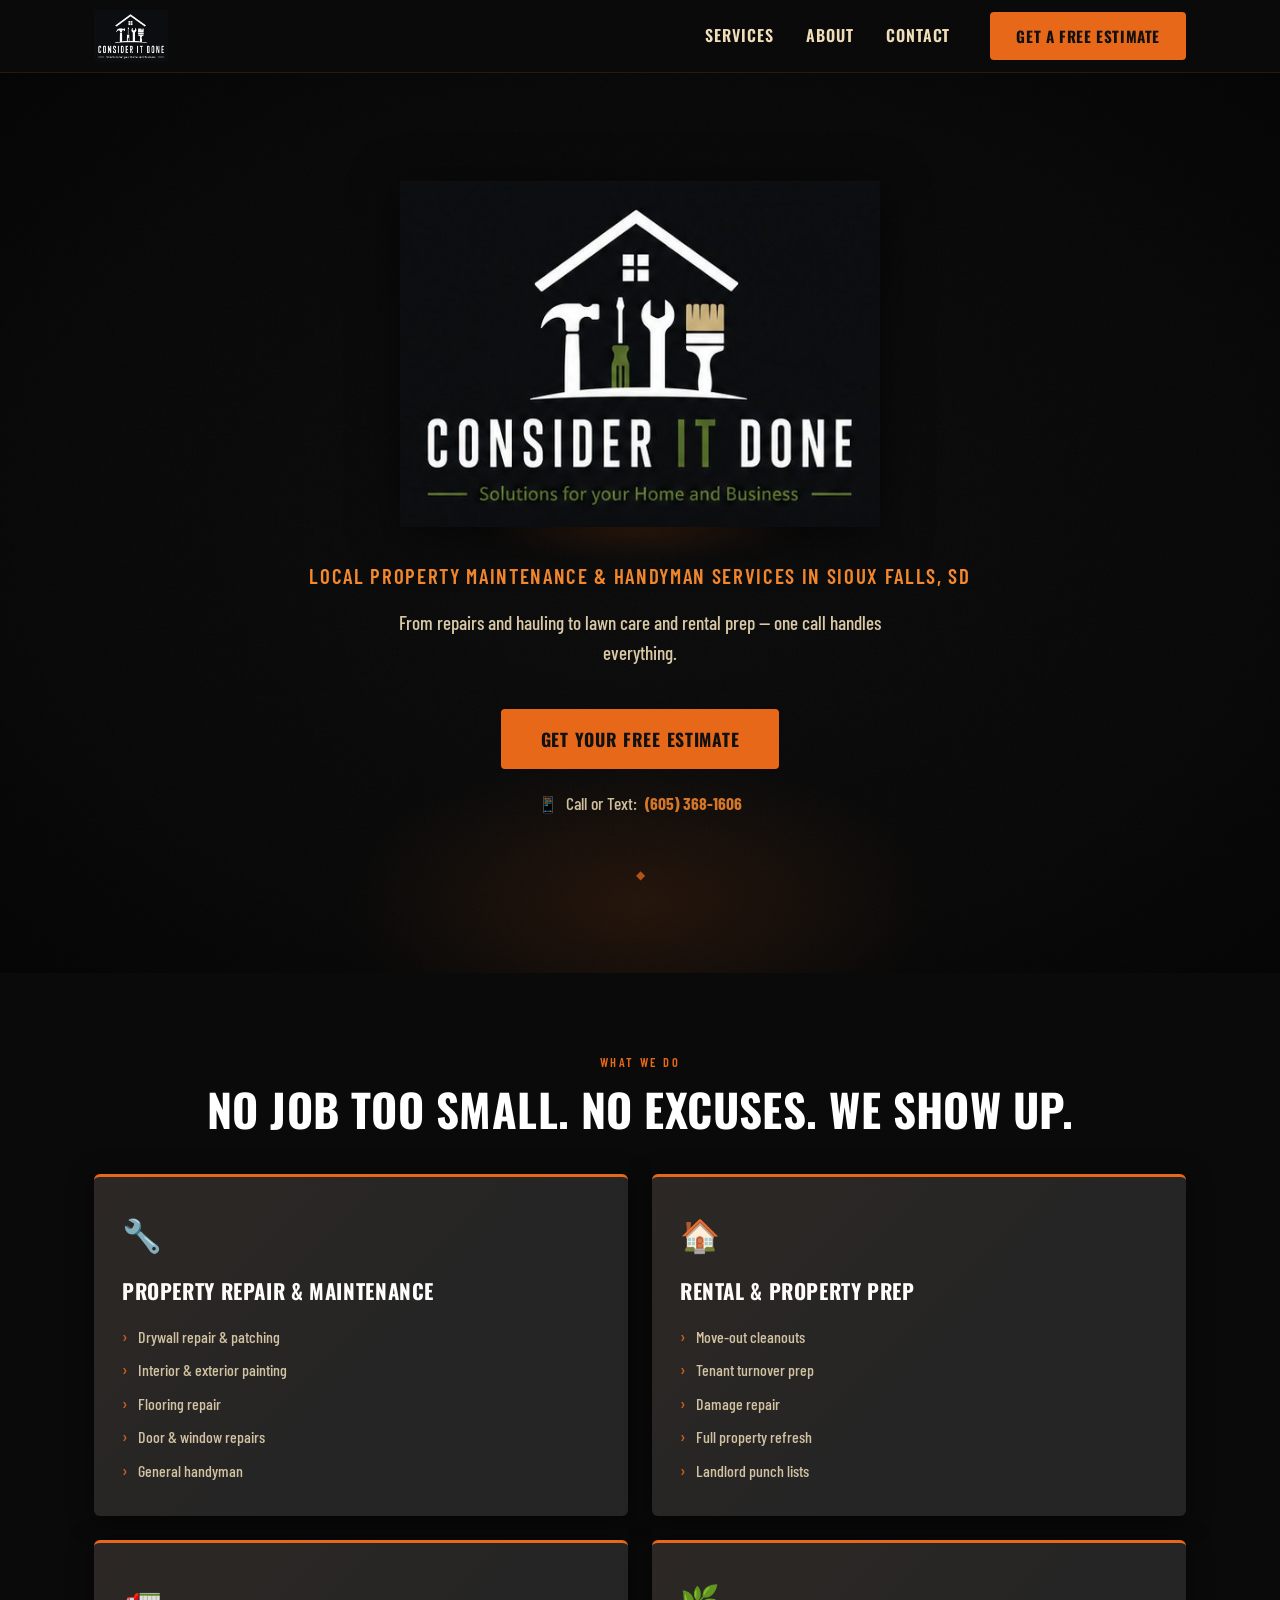
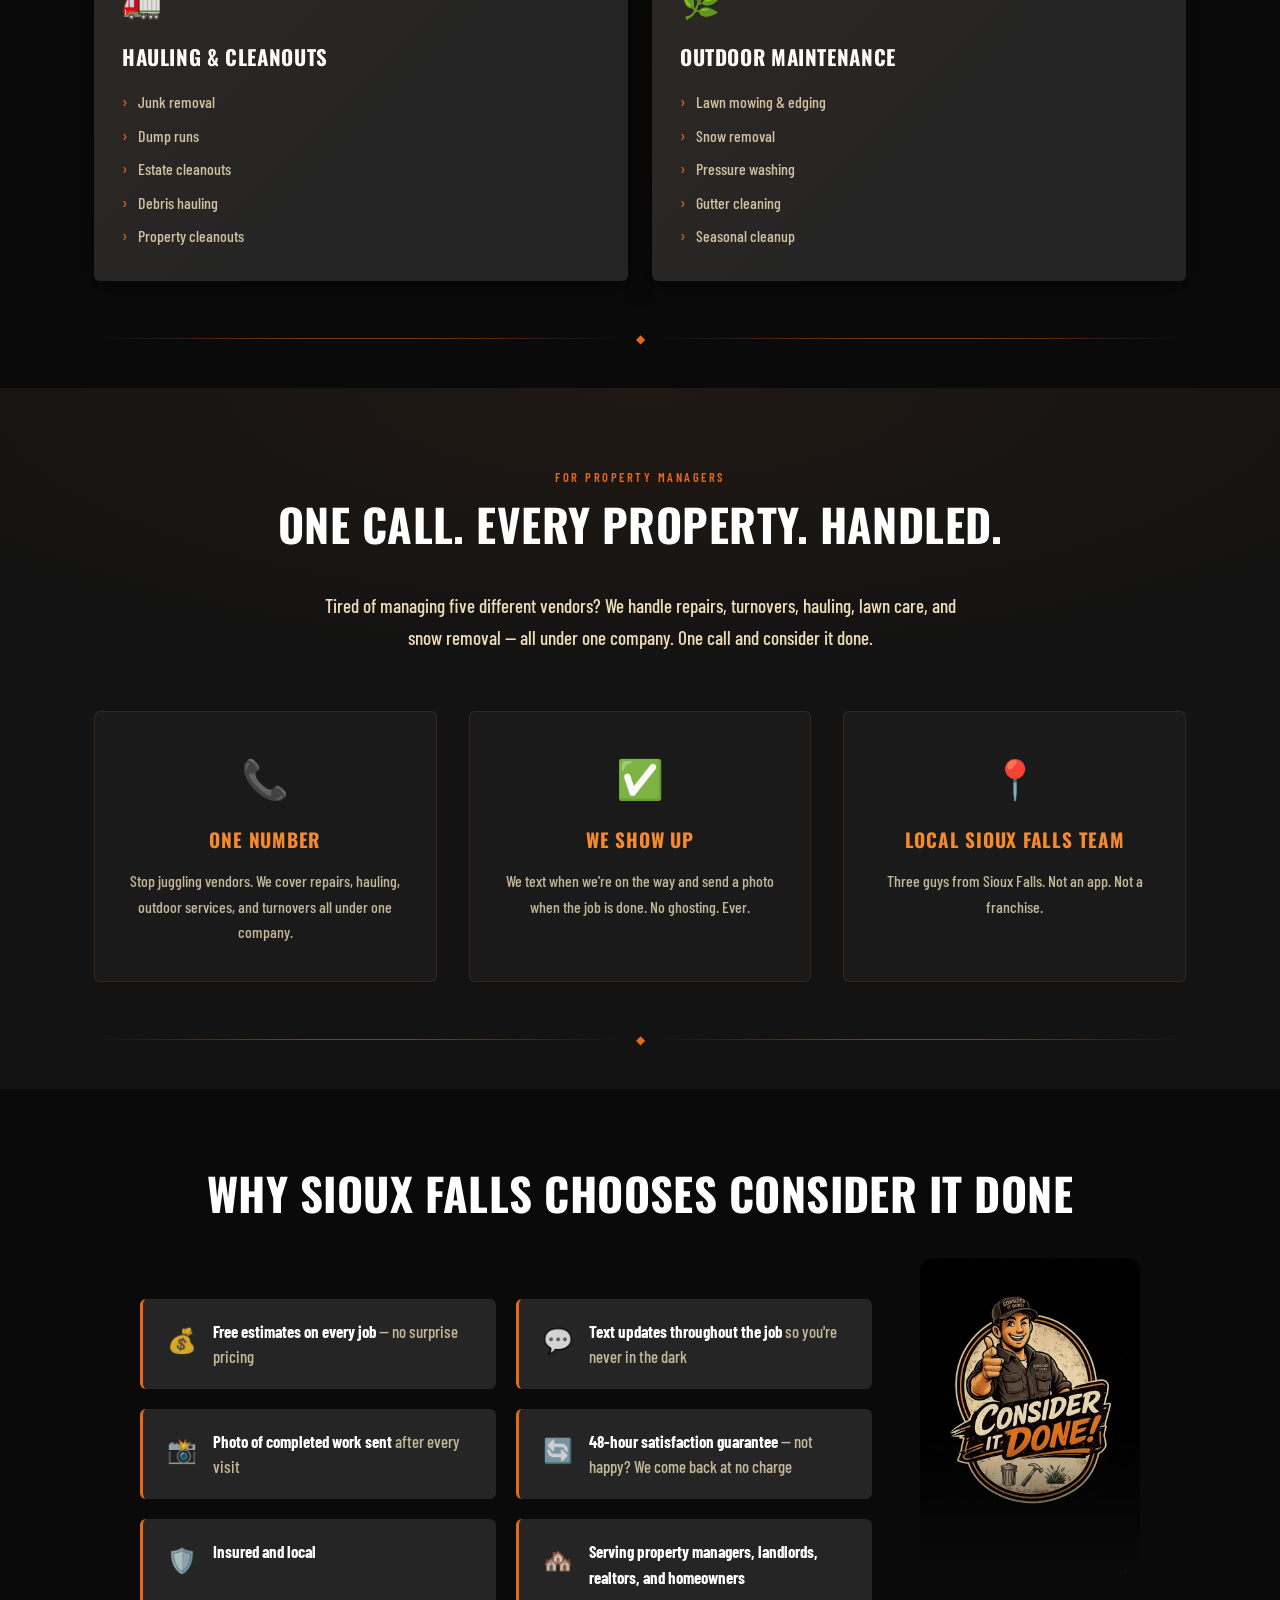
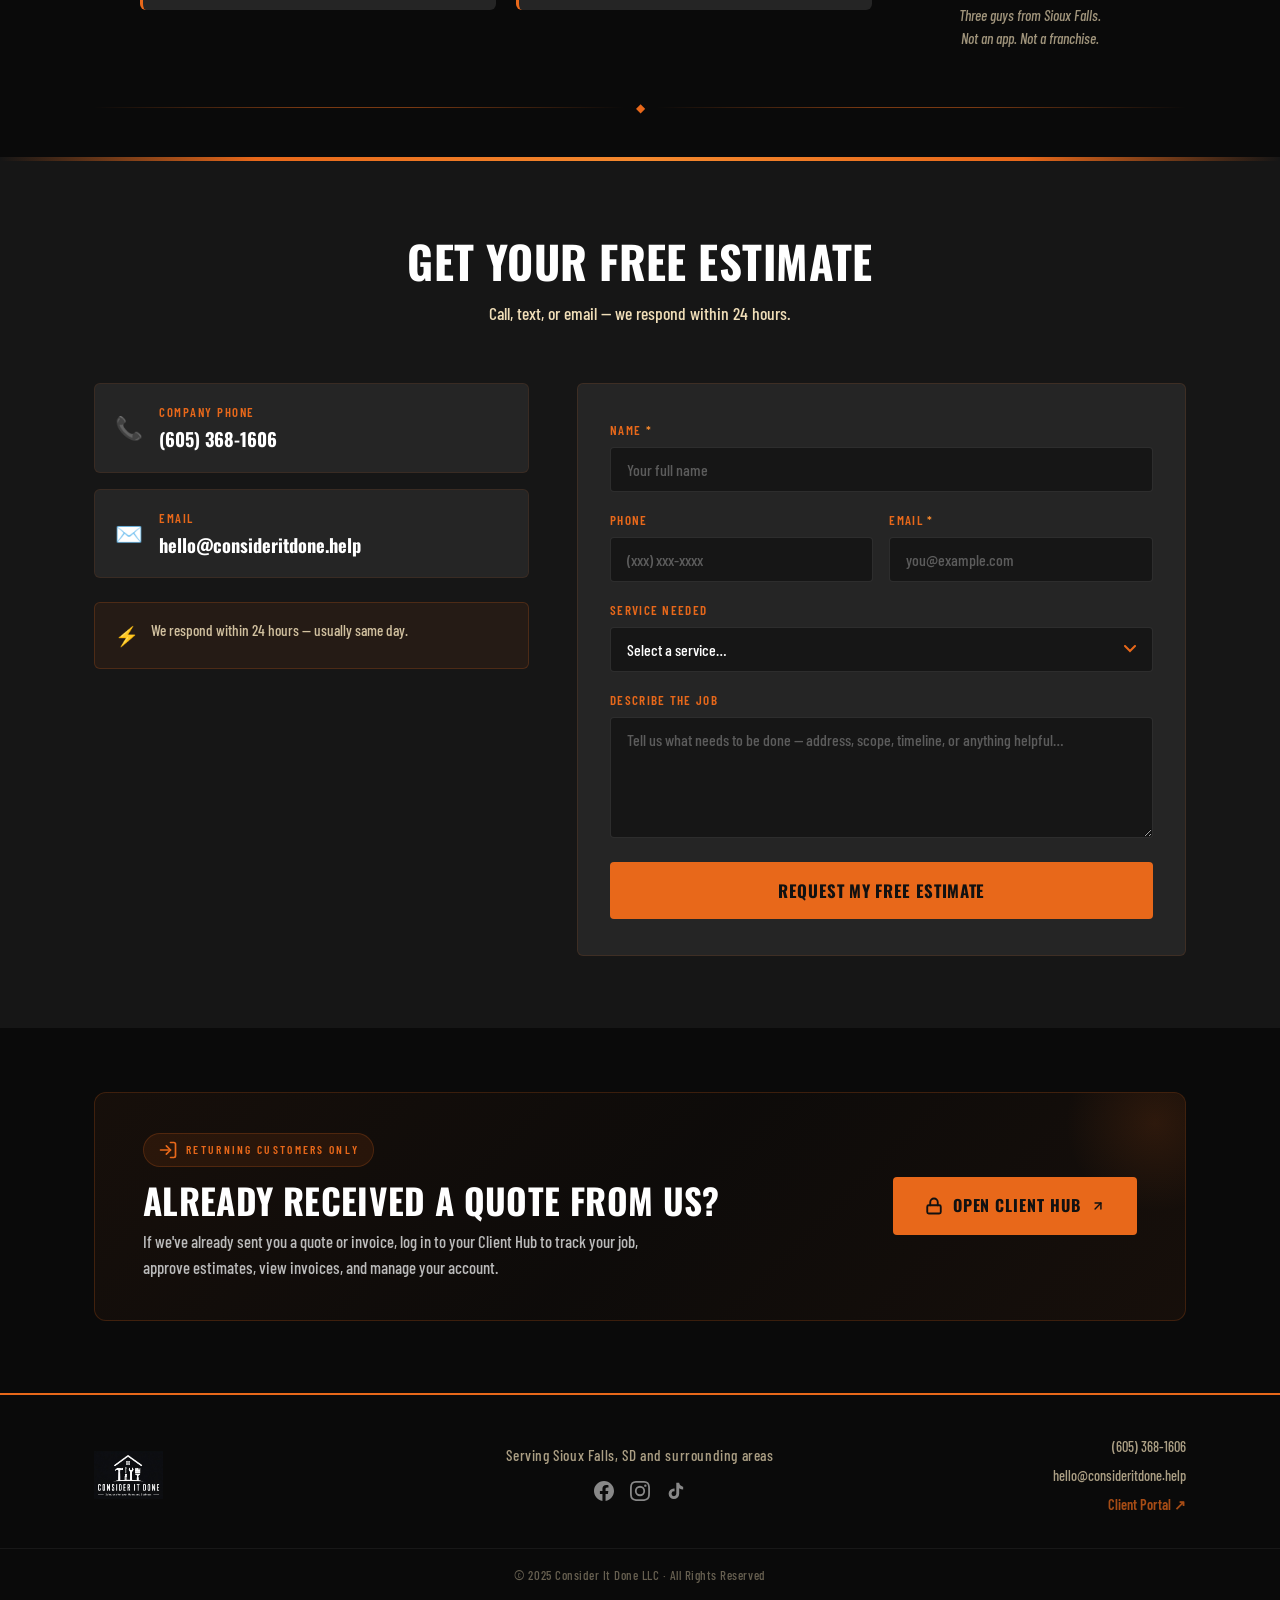
==== commit 0534d516: "Remove Client Portal from nav, clarify section is for returning customers only" ====
--- a/index.html
+++ b/index.html
@@ -56,7 +56,6 @@
         <a href="#services" class="nav-link">Services</a>
         <a href="#why-us" class="nav-link">About</a>
         <a href="#contact" class="nav-link">Contact</a>
-        <a href="https://clienthub.getjobber.com/client_hubs/f7e5c7a9-9d81-43ac-a49f-6ab15847d48b/login/new?source=share_login" class="nav-link nav-link--portal" target="_blank" rel="noopener noreferrer">Client Portal</a>
       </nav>
 
       <a href="#contact" class="btn btn-orange btn-cta-header">Get a Free Estimate</a>
@@ -74,7 +73,6 @@
       <a href="#services" class="mobile-nav-link">Services</a>
       <a href="#why-us" class="mobile-nav-link">About</a>
       <a href="#contact" class="mobile-nav-link">Contact</a>
-      <a href="https://clienthub.getjobber.com/client_hubs/f7e5c7a9-9d81-43ac-a49f-6ab15847d48b/login/new?source=share_login" class="mobile-nav-link mobile-nav-link--portal" target="_blank" rel="noopener noreferrer">Client Portal ↗</a>
       <a href="#contact" class="btn btn-orange mobile-nav-cta">Get a Free Estimate</a>
     </nav>
   </header>
@@ -423,10 +421,10 @@
                 <polyline points="10 17 15 12 10 7"/>
                 <line x1="15" y1="12" x2="3" y2="12"/>
               </svg>
-              EXISTING CLIENT
+              RETURNING CUSTOMERS ONLY
             </div>
-            <h2 class="portal-headline" id="portal-heading">Already Working With Us?</h2>
-            <p class="portal-body">Log in to your Client Hub to view job status, approved quotes, invoices, and schedule updates — all in one place.</p>
+            <h2 class="portal-headline" id="portal-heading">Already Received a Quote From Us?</h2>
+            <p class="portal-body">If we've already sent you a quote or invoice, log in to your Client Hub to track your job, approve estimates, view invoices, and manage your account.</p>
           </div>
           <a
             href="https://clienthub.getjobber.com/client_hubs/f7e5c7a9-9d81-43ac-a49f-6ab15847d48b/login/new?source=share_login"
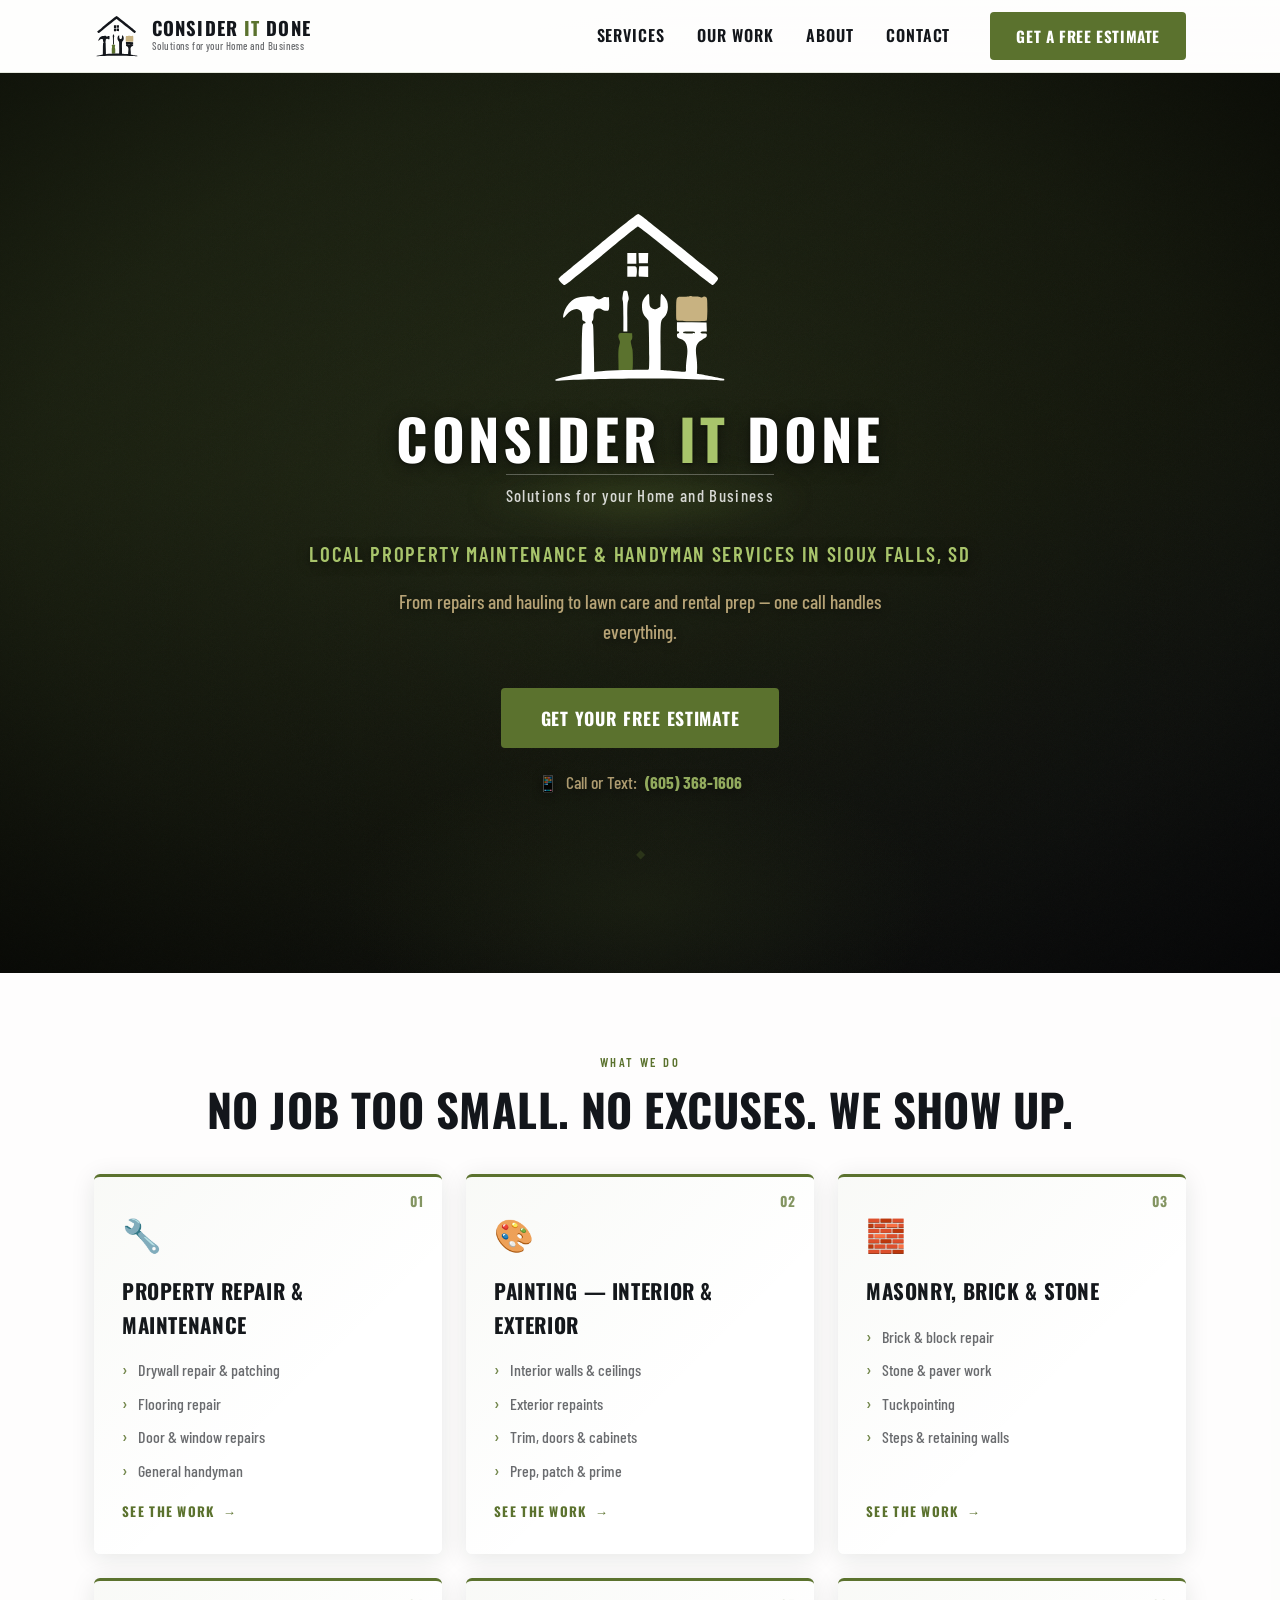
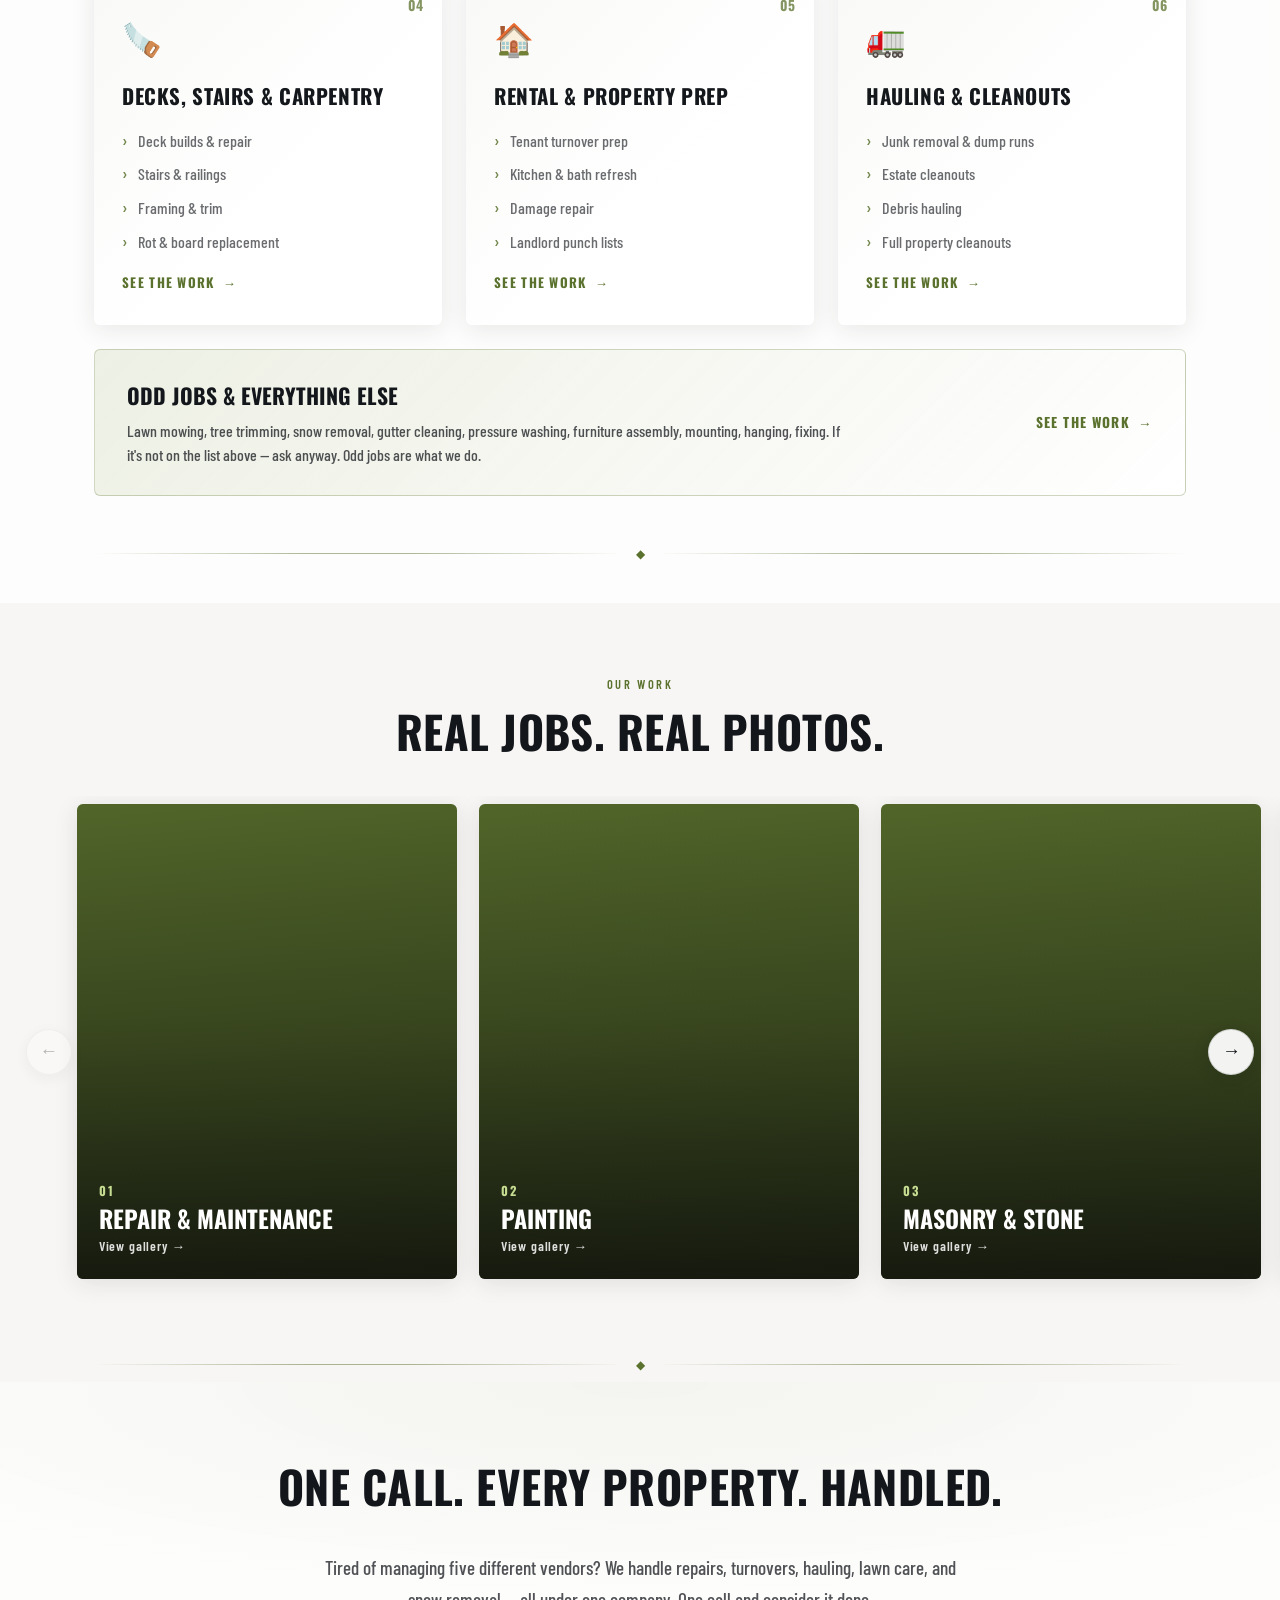
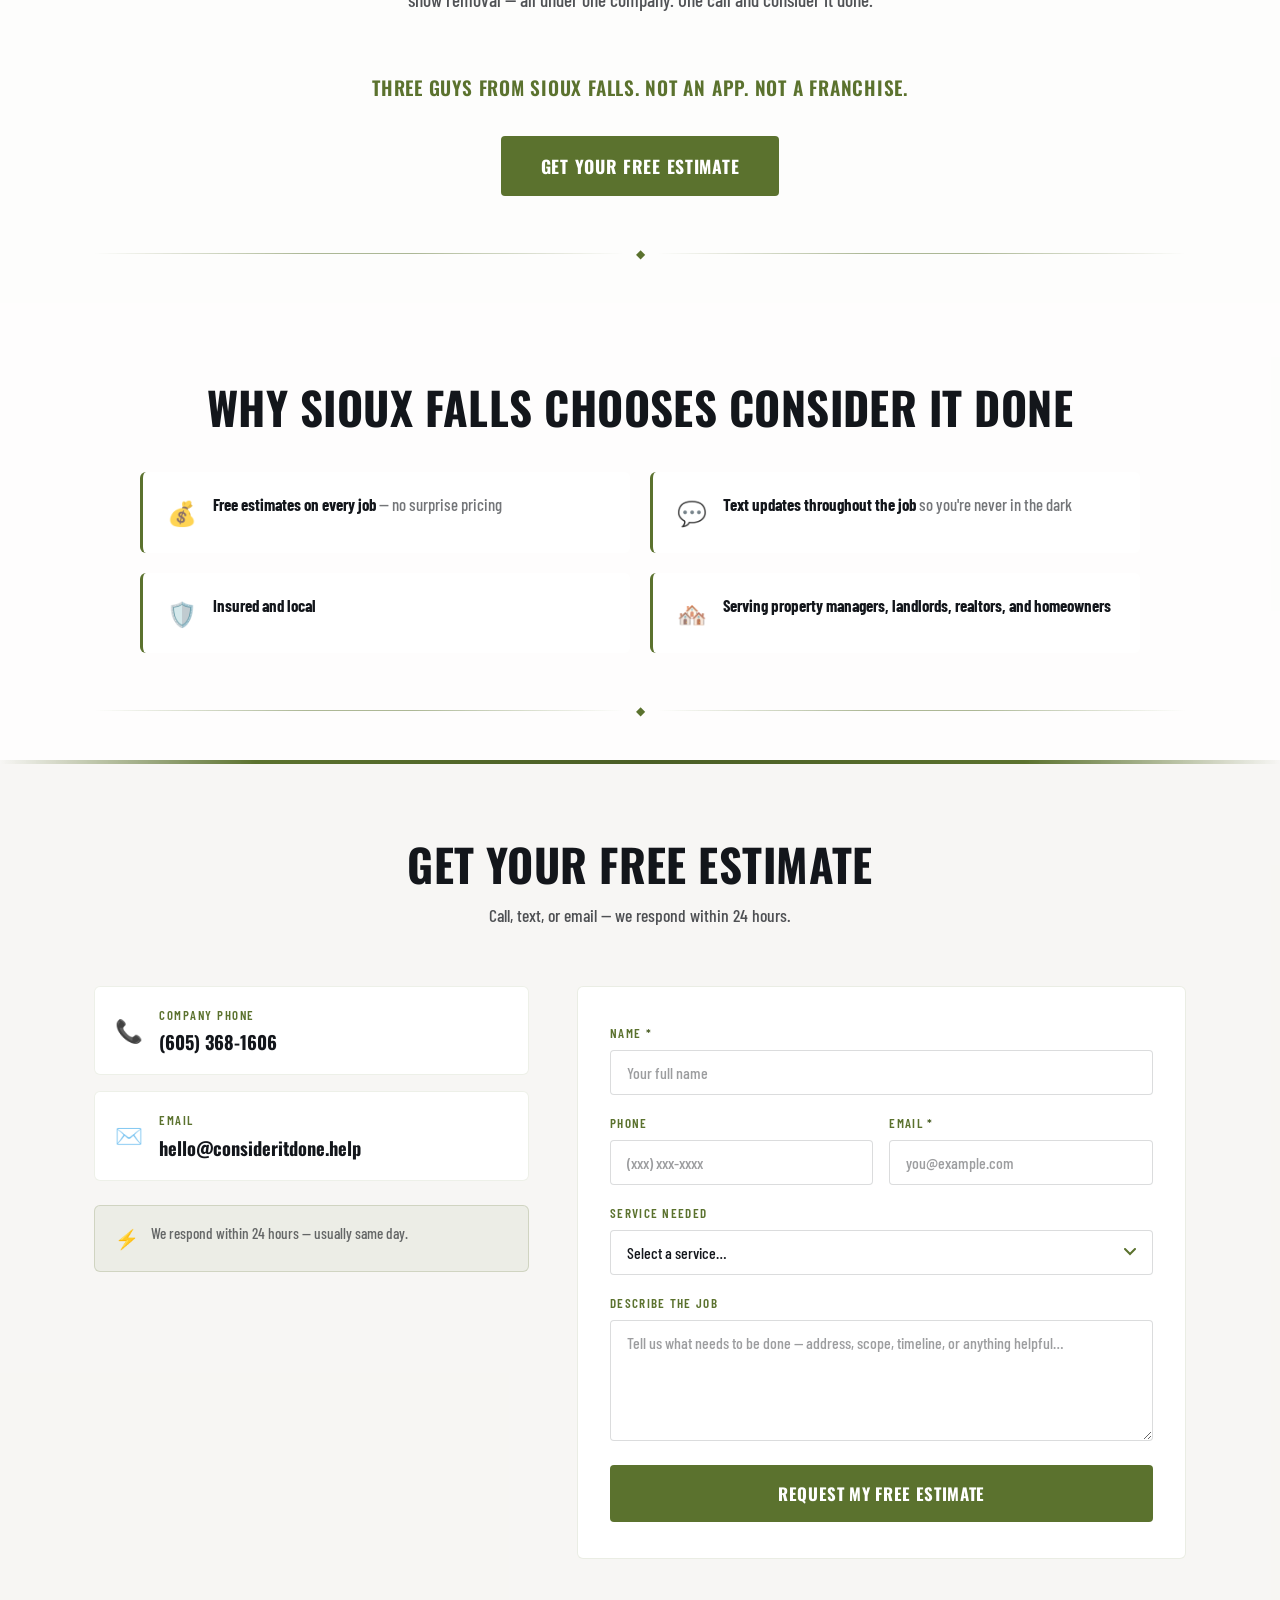
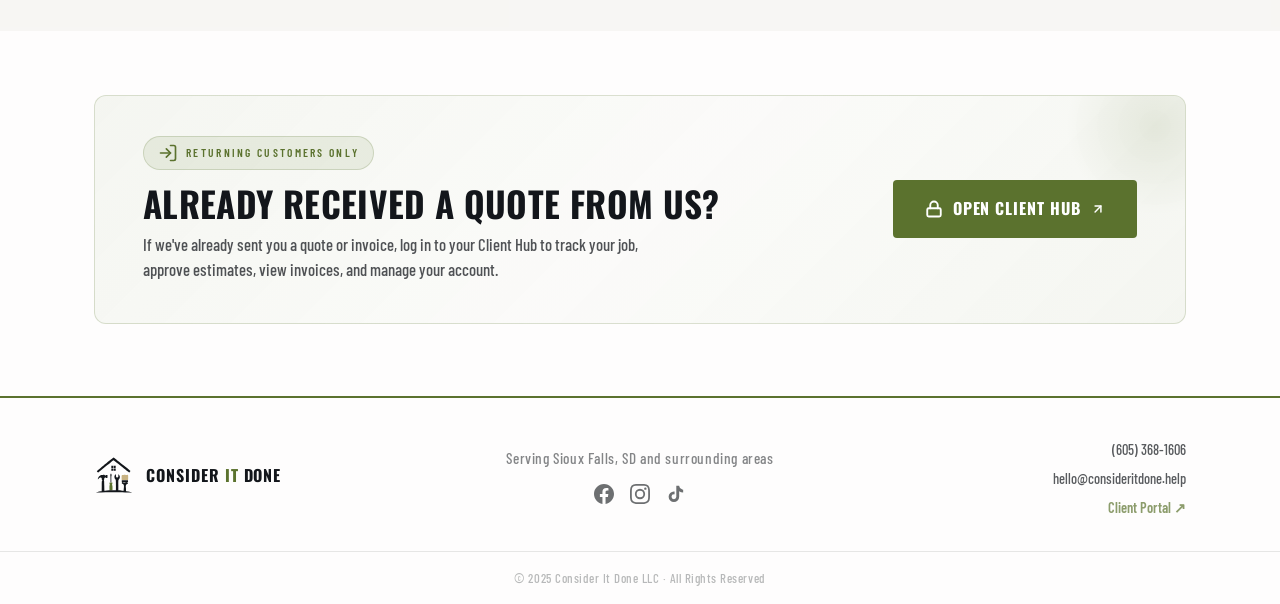
==== commit 63401dec: "Redesign: brand olive palette, light photo background, work galleries Restores the site to the brand" ====
--- a/index.html
+++ b/index.html
@@ -5,7 +5,7 @@
   <meta name="viewport" content="width=device-width, initial-scale=1.0" />
 
   <!-- Favicons -->
-  <link rel="icon" type="image/svg+xml" href="assets/favicon-orange.svg" />
+  <link rel="icon" type="image/svg+xml" href="assets/favicon-green.svg" />
   <link rel="icon" type="image/png" sizes="32x32" href="assets/favicon-32.png" />
   <link rel="icon" type="image/png" sizes="16x16" href="assets/favicon-16.png" />
   <link rel="apple-touch-icon" sizes="180x180" href="assets/apple-touch-icon.png" />
@@ -19,7 +19,9 @@
   <!-- Open Graph -->
   <meta property="og:title" content="Consider It Done — Sioux Falls Property Maintenance" />
   <meta property="og:description" content="One call. Every property need. Handled." />
-  <meta property="og:image" content="assets/Logo.jpeg" />
+  <meta property="og:image" content="https://consideritdone.help/assets/og-share.jpg" />
+  <meta property="og:image:alt" content="Consider It Done — Sioux Falls property maintenance and handyman services" />
+  <meta name="twitter:card" content="summary_large_image" />
   <meta property="og:type" content="website" />
   <meta property="og:url" content="https://consideritdone.help/" />
 
@@ -47,18 +49,23 @@
   <!-- ===================== HEADER / NAV ===================== -->
   <header class="site-header" id="site-header" role="banner">
     <div class="header-inner container">
-      <a href="#hero" class="logo-link" aria-label="Consider It Done — Home">
-        <img src="assets/CID_Logo_White_Black.png" alt="Consider It Done logo" class="header-logo" width="140" height="52" />
+      <a href="#hero" class="logo-link brand" aria-label="Consider It Done — Home">
+        <img src="assets/CID_Logo_FullColor_Transparent.svg" alt="" aria-hidden="true" class="brand-icon" width="46" height="46" />
+        <span class="brand-text">
+          <span class="brand-name">Consider <span class="brand-it">It</span> Done</span>
+          <span class="brand-tagline">Solutions for your Home and Business</span>
+        </span>
       </a>
 
       <!-- Desktop Nav -->
       <nav class="desktop-nav" aria-label="Primary navigation">
         <a href="#services" class="nav-link">Services</a>
+        <a href="#work" class="nav-link">Our Work</a>
         <a href="#why-us" class="nav-link">About</a>
         <a href="#contact" class="nav-link">Contact</a>
       </nav>
 
-      <a href="#contact" class="btn btn-orange btn-cta-header">Get a Free Estimate</a>
+      <a href="#contact" class="btn btn-accent btn-cta-header">Get a Free Estimate</a>
 
       <!-- Hamburger -->
       <button class="hamburger" id="hamburger-btn" aria-label="Open navigation menu" aria-expanded="false" aria-controls="mobile-nav">
@@ -71,9 +78,10 @@
     <!-- Mobile Nav Drawer -->
     <nav class="mobile-nav" id="mobile-nav" aria-label="Mobile navigation" aria-hidden="true">
       <a href="#services" class="mobile-nav-link">Services</a>
+      <a href="#work" class="mobile-nav-link">Our Work</a>
       <a href="#why-us" class="mobile-nav-link">About</a>
       <a href="#contact" class="mobile-nav-link">Contact</a>
-      <a href="#contact" class="btn btn-orange mobile-nav-cta">Get a Free Estimate</a>
+      <a href="#contact" class="btn btn-accent mobile-nav-cta">Get a Free Estimate</a>
     </nav>
   </header>
 
@@ -86,23 +94,31 @@
 
       <div class="hero-inner container">
         <div class="hero-logo-wrap">
-          <img
-            src="assets/CID_Logo_FullColor_Black.png"
-            alt="Consider It Done — Solutions for your Home and Business"
-            class="hero-logo"
-            width="480"
-            height="480"
-          />
+          <div class="brand brand--hero">
+            <img
+              src="assets/CID_Logo_FullColor_OnDark.svg"
+              alt=""
+              aria-hidden="true"
+              class="brand-icon"
+              width="190"
+              height="190"
+            />
+            <div class="brand-text">
+              <h1 class="brand-name">
+                Consider <span class="brand-it">It</span> Done<span class="visually-hidden">
+                  — Sioux Falls Property Maintenance &amp; Handyman Services</span>
+              </h1>
+              <span class="brand-tagline">Solutions for your Home and Business</span>
+            </div>
+          </div>
           <div class="hero-logo-glow" aria-hidden="true"></div>
         </div>
-
-        <h1 class="visually-hidden">Consider It Done — Sioux Falls Property Maintenance &amp; Handyman Services</h1>
 
         <p class="hero-sub">Local Property Maintenance &amp; Handyman Services in Sioux Falls, SD</p>
         <p class="hero-body">From repairs and hauling to lawn care and rental prep — one call handles everything.</p>
 
         <div class="hero-actions">
-          <a href="#contact" class="btn btn-orange btn-lg" id="hero-cta">Get Your Free Estimate</a>
+          <a href="#contact" class="btn btn-accent btn-lg" id="hero-cta">Get Your Free Estimate</a>
           <a href="tel:6053681606" class="hero-call-link">
             <span class="call-icon" aria-hidden="true">📱</span>
             Call or Text: <strong>(605) 368-1606</strong>
@@ -125,55 +141,175 @@
 
         <div class="services-grid">
 
-          <article class="service-card" aria-label="Property Repair service">
+          <a class="service-card" href="work/repairs.html" aria-label="Property Repair &amp; Maintenance — view our work">
+            <span class="card-num" aria-hidden="true">01</span>
             <div class="card-icon" aria-hidden="true">🔧</div>
             <h3 class="card-title">Property Repair &amp; Maintenance</h3>
-            <ul class="card-list" aria-label="Services included">
+            <ul class="card-list">
               <li>Drywall repair &amp; patching</li>
-              <li>Interior &amp; exterior painting</li>
               <li>Flooring repair</li>
               <li>Door &amp; window repairs</li>
               <li>General handyman</li>
             </ul>
-          </article>
-
-          <article class="service-card" aria-label="Rental & Property Prep service">
+            <span class="card-cta" aria-hidden="true">See the work <span class="card-arrow">→</span></span>
+          </a>
+
+          <a class="service-card" href="work/painting.html" aria-label="Painting — view our work">
+            <span class="card-num" aria-hidden="true">02</span>
+            <div class="card-icon" aria-hidden="true">🎨</div>
+            <h3 class="card-title">Painting — Interior &amp; Exterior</h3>
+            <ul class="card-list">
+              <li>Interior walls &amp; ceilings</li>
+              <li>Exterior repaints</li>
+              <li>Trim, doors &amp; cabinets</li>
+              <li>Prep, patch &amp; prime</li>
+            </ul>
+            <span class="card-cta" aria-hidden="true">See the work <span class="card-arrow">→</span></span>
+          </a>
+
+          <a class="service-card" href="work/masonry.html" aria-label="Masonry, Brick &amp; Stone — view our work">
+            <span class="card-num" aria-hidden="true">03</span>
+            <div class="card-icon" aria-hidden="true">🧱</div>
+            <h3 class="card-title">Masonry, Brick &amp; Stone</h3>
+            <ul class="card-list">
+              <li>Brick &amp; block repair</li>
+              <li>Stone &amp; paver work</li>
+              <li>Tuckpointing</li>
+              <li>Steps &amp; retaining walls</li>
+            </ul>
+            <span class="card-cta" aria-hidden="true">See the work <span class="card-arrow">→</span></span>
+          </a>
+
+          <a class="service-card" href="work/decks.html" aria-label="Decks, Stairs &amp; Carpentry — view our work">
+            <span class="card-num" aria-hidden="true">04</span>
+            <div class="card-icon" aria-hidden="true">🪚</div>
+            <h3 class="card-title">Decks, Stairs &amp; Carpentry</h3>
+            <ul class="card-list">
+              <li>Deck builds &amp; repair</li>
+              <li>Stairs &amp; railings</li>
+              <li>Framing &amp; trim</li>
+              <li>Rot &amp; board replacement</li>
+            </ul>
+            <span class="card-cta" aria-hidden="true">See the work <span class="card-arrow">→</span></span>
+          </a>
+
+          <a class="service-card" href="work/rental-prep.html" aria-label="Rental &amp; Property Prep — view our work">
+            <span class="card-num" aria-hidden="true">05</span>
             <div class="card-icon" aria-hidden="true">🏠</div>
             <h3 class="card-title">Rental &amp; Property Prep</h3>
-            <ul class="card-list" aria-label="Services included">
-              <li>Move-out cleanouts</li>
+            <ul class="card-list">
               <li>Tenant turnover prep</li>
+              <li>Kitchen &amp; bath refresh</li>
               <li>Damage repair</li>
-              <li>Full property refresh</li>
               <li>Landlord punch lists</li>
             </ul>
-          </article>
-
-          <article class="service-card" aria-label="Hauling & Cleanouts service">
+            <span class="card-cta" aria-hidden="true">See the work <span class="card-arrow">→</span></span>
+          </a>
+
+          <a class="service-card" href="work/hauling.html" aria-label="Hauling &amp; Cleanouts — view our work">
+            <span class="card-num" aria-hidden="true">06</span>
             <div class="card-icon" aria-hidden="true">🚛</div>
             <h3 class="card-title">Hauling &amp; Cleanouts</h3>
-            <ul class="card-list" aria-label="Services included">
-              <li>Junk removal</li>
-              <li>Dump runs</li>
+            <ul class="card-list">
+              <li>Junk removal &amp; dump runs</li>
               <li>Estate cleanouts</li>
               <li>Debris hauling</li>
-              <li>Property cleanouts</li>
+              <li>Full property cleanouts</li>
             </ul>
-          </article>
-
-          <article class="service-card" aria-label="Outdoor Maintenance service">
-            <div class="card-icon" aria-hidden="true">🌿</div>
-            <h3 class="card-title">Outdoor Maintenance</h3>
-            <ul class="card-list" aria-label="Services included">
-              <li>Lawn mowing &amp; edging</li>
-              <li>Snow removal</li>
-              <li>Pressure washing</li>
-              <li>Gutter cleaning</li>
-              <li>Seasonal cleanup</li>
-            </ul>
-          </article>
-
-        </div>
+            <span class="card-cta" aria-hidden="true">See the work <span class="card-arrow">→</span></span>
+          </a>
+
+        </div>
+
+        <!-- Catch-all: odd jobs, incl. lawn / tree / snow -->
+        <a class="odd-jobs" href="work/odd-jobs.html">
+          <div class="odd-jobs-text">
+            <h3 class="odd-jobs-title">Odd Jobs &amp; Everything Else</h3>
+            <p class="odd-jobs-body">
+              Lawn mowing, tree trimming, snow removal, gutter cleaning, pressure washing,
+              furniture assembly, mounting, hanging, fixing. If it's not on the list above —
+              ask anyway. Odd jobs are what we do.
+            </p>
+          </div>
+          <span class="odd-jobs-cta" aria-hidden="true">See the work <span class="card-arrow">→</span></span>
+        </a>
+      </div>
+
+      <div class="section-divider" aria-hidden="true">
+        <div class="divider-line"></div>
+        <div class="divider-diamond">◆</div>
+        <div class="divider-line"></div>
+      </div>
+    </section>
+
+    <!-- ===================== OUR WORK (horizontal scroller) ===================== -->
+    <section class="work" id="work" aria-labelledby="work-heading">
+      <div class="container">
+        <div class="section-label">OUR WORK</div>
+        <h2 class="section-headline" id="work-heading">Real Jobs. Real Photos.</h2>
+      </div>
+
+      <div class="work-scroller-wrap">
+        <button class="scroll-btn scroll-prev" type="button" aria-label="Scroll to previous work categories" hidden>
+          <span aria-hidden="true">←</span>
+        </button>
+
+        <!-- tabindex + role so keyboard users can scroll this region -->
+        <ul class="work-track" id="work-track" tabindex="0" role="region" aria-label="Work categories, horizontally scrollable">
+          <li class="work-tile" style="--cover:url('assets/work/repairs/cover.jpg')">
+            <a href="work/repairs.html">
+              <span class="tile-num" aria-hidden="true">01</span>
+              <span class="tile-title">Repair &amp; Maintenance</span>
+              <span class="tile-cta" aria-hidden="true">View gallery →</span>
+            </a>
+          </li>
+          <li class="work-tile" style="--cover:url('assets/work/painting/cover.jpg')">
+            <a href="work/painting.html">
+              <span class="tile-num" aria-hidden="true">02</span>
+              <span class="tile-title">Painting</span>
+              <span class="tile-cta" aria-hidden="true">View gallery →</span>
+            </a>
+          </li>
+          <li class="work-tile" style="--cover:url('assets/work/masonry/cover.jpg')">
+            <a href="work/masonry.html">
+              <span class="tile-num" aria-hidden="true">03</span>
+              <span class="tile-title">Masonry &amp; Stone</span>
+              <span class="tile-cta" aria-hidden="true">View gallery →</span>
+            </a>
+          </li>
+          <li class="work-tile" style="--cover:url('assets/work/decks/cover.jpg')">
+            <a href="work/decks.html">
+              <span class="tile-num" aria-hidden="true">04</span>
+              <span class="tile-title">Decks &amp; Carpentry</span>
+              <span class="tile-cta" aria-hidden="true">View gallery →</span>
+            </a>
+          </li>
+          <li class="work-tile" style="--cover:url('assets/work/rental-prep/cover.jpg')">
+            <a href="work/rental-prep.html">
+              <span class="tile-num" aria-hidden="true">05</span>
+              <span class="tile-title">Rental &amp; Property Prep</span>
+              <span class="tile-cta" aria-hidden="true">View gallery →</span>
+            </a>
+          </li>
+          <li class="work-tile" style="--cover:url('assets/work/hauling/cover.jpg')">
+            <a href="work/hauling.html">
+              <span class="tile-num" aria-hidden="true">06</span>
+              <span class="tile-title">Hauling &amp; Cleanouts</span>
+              <span class="tile-cta" aria-hidden="true">View gallery →</span>
+            </a>
+          </li>
+          <li class="work-tile" style="--cover:url('assets/work/odd-jobs/cover.jpg')">
+            <a href="work/odd-jobs.html">
+              <span class="tile-num" aria-hidden="true">07</span>
+              <span class="tile-title">Odd Jobs</span>
+              <span class="tile-cta" aria-hidden="true">View gallery →</span>
+            </a>
+          </li>
+        </ul>
+
+        <button class="scroll-btn scroll-next" type="button" aria-label="Scroll to more work categories" hidden>
+          <span aria-hidden="true">→</span>
+        </button>
       </div>
 
       <div class="section-divider" aria-hidden="true">
@@ -186,34 +322,15 @@
     <!-- ===================== PROPERTY MANAGER CALLOUT ===================== -->
     <section class="pm-callout" id="property-managers" aria-labelledby="pm-heading">
       <div class="container">
-        <div class="section-label">FOR PROPERTY MANAGERS</div>
         <h2 class="section-headline" id="pm-heading">One Call. Every Property. Handled.</h2>
         <p class="pm-body">
           Tired of managing five different vendors? We handle repairs, turnovers, hauling,
           lawn care, and snow removal — all under one company. One call and consider it done.
         </p>
 
-        <div class="pm-pillars">
-
-          <div class="pm-pillar">
-            <div class="pillar-icon" aria-hidden="true">📞</div>
-            <h3 class="pillar-title">One Number</h3>
-            <p class="pillar-body">Stop juggling vendors. We cover repairs, hauling, outdoor services, and turnovers all under one company.</p>
-          </div>
-
-          <div class="pm-pillar">
-            <div class="pillar-icon" aria-hidden="true">✅</div>
-            <h3 class="pillar-title">We Show Up</h3>
-            <p class="pillar-body">We text when we're on the way and send a photo when the job is done. No ghosting. Ever.</p>
-          </div>
-
-          <div class="pm-pillar">
-            <div class="pillar-icon" aria-hidden="true">📍</div>
-            <h3 class="pillar-title">Local Sioux Falls Team</h3>
-            <p class="pillar-body">Three guys from Sioux Falls. Not an app. Not a franchise.</p>
-          </div>
-
-        </div>
+        <p class="pm-signature">Three guys from Sioux Falls. Not an app. Not a franchise.</p>
+
+        <a href="#contact" class="btn btn-accent btn-lg pm-cta">Get Your Free Estimate</a>
       </div>
 
       <div class="section-divider" aria-hidden="true">
@@ -245,20 +362,6 @@
               </div>
             </li>
             <li class="why-item">
-              <span class="why-icon" aria-hidden="true">📸</span>
-              <div>
-                <strong>Photo of completed work sent</strong>
-                <span> after every visit</span>
-              </div>
-            </li>
-            <li class="why-item">
-              <span class="why-icon" aria-hidden="true">🔄</span>
-              <div>
-                <strong>48-hour satisfaction guarantee</strong>
-                <span> — not happy? We come back at no charge</span>
-              </div>
-            </li>
-            <li class="why-item">
               <span class="why-icon" aria-hidden="true">🛡️</span>
               <div>
                 <strong>Insured and local</strong>
@@ -271,17 +374,6 @@
               </div>
             </li>
           </ul>
-
-          <div class="why-mascot" aria-hidden="true">
-            <img
-              src="assets/Logo.jpeg"
-              alt="Consider It Done mascot — handyman giving thumbs up"
-              class="mascot-img"
-              width="300"
-              height="390"
-            />
-            <p class="mascot-caption">Three guys from Sioux Falls.<br/>Not an app. Not a franchise.</p>
-          </div>
         </div>
       </div>
 
@@ -373,10 +465,14 @@
                 <label for="form-service">Service Needed</label>
                 <select id="form-service" name="service">
                   <option value="" disabled selected>Select a service…</option>
-                  <option value="Property Repair & Maintenance">Property Repair &amp; Maintenance</option>
-                  <option value="Rental & Property Prep">Rental &amp; Property Prep</option>
-                  <option value="Hauling & Cleanout">Hauling &amp; Cleanout</option>
-                  <option value="Outdoor Maintenance (Lawn/Snow)">Outdoor Maintenance (Lawn/Snow)</option>
+                  <option value="Property Repair &amp; Maintenance">Property Repair &amp; Maintenance</option>
+                  <option value="Painting — Interior &amp; Exterior">Painting — Interior &amp; Exterior</option>
+                  <option value="Masonry, Brick &amp; Stone">Masonry, Brick &amp; Stone</option>
+                  <option value="Decks, Stairs &amp; Carpentry">Decks, Stairs &amp; Carpentry</option>
+                  <option value="Rental &amp; Property Prep">Rental &amp; Property Prep</option>
+                  <option value="Hauling &amp; Cleanouts">Hauling &amp; Cleanouts</option>
+                  <option value="Lawn, Tree &amp; Snow">Lawn, Tree &amp; Snow</option>
+                  <option value="Odd Jobs / Something Else">Odd Jobs / Something Else</option>
                   <option value="Not Sure — Just Need Help">Not Sure — Just Need Help</option>
                 </select>
               </div>
@@ -391,7 +487,7 @@
                 ></textarea>
               </div>
 
-              <button type="submit" class="btn btn-orange btn-full" id="form-submit">
+              <button type="submit" class="btn btn-accent btn-full" id="form-submit">
                 Request My Free Estimate
               </button>
 
@@ -453,8 +549,11 @@
   <footer class="site-footer" role="contentinfo">
     <div class="footer-inner container">
       <div class="footer-logo-col">
-        <a href="#hero" aria-label="Consider It Done — Back to top">
-          <img src="assets/CID_Logo_White_Black.png" alt="Consider It Done logo" class="footer-logo" width="130" height="48" />
+        <a href="#hero" class="brand brand--footer" aria-label="Consider It Done — Back to top">
+          <img src="assets/CID_Logo_FullColor_Transparent.svg" alt="" aria-hidden="true" class="brand-icon" width="40" height="40" />
+          <span class="brand-text">
+            <span class="brand-name">Consider <span class="brand-it">It</span> Done</span>
+          </span>
         </a>
       </div>
 
--- a/style.css
+++ b/style.css
@@ -1,22 +1,32 @@
 /* =============================================================
    CONSIDER IT DONE — style.css
-   Bold · Dark · Local · Orange
+   Bold · Bright · Local · Brand Olive
    ============================================================= */
 
 /* ── Design Tokens ────────────────────────────────────────── */
 :root {
-  --bg-primary:     #0A0A0A;
-  --bg-card:        #252525;
-  --bg-card-alt:    #333333;
-  --bg-section-alt: #161616;
-  --bg-pm:          #131313;
-
-  --orange:         #E8681A;
-  --orange-light:   #F5892E;
-  --cream:          #F0DEB8;
+  /* Brand — sampled directly from CID_Logo_FullColor_Transparent.svg */
+  --accent:         #5B722E;   /* olive green — 5.40:1 on white (AA) */
+  --accent-rgb:     91, 114, 46;
+  --accent-deep:    #4A5E25;   /* hover: DARKER, not lighter (7.19:1) */
+  --accent-tint:    #EDF0E4;
+  --accent-on-dark: #A8C46B;   /* light olive — for use ONLY on the dark hero (8.9:1) */
+  --cream:          #C8B281;
+  --ink:            #13161B;   /* near-black from the logo */
+  --ink-rgb:        19, 22, 27;
+
+  /* Surfaces — translucent "paper" over the photo background */
+  --bg-primary:     rgba(255,255,255,0.86);
+  --bg-card:        rgba(255,255,255,0.92);
+  --bg-card-alt:    rgba(255,255,255,0.78);
+  --bg-section-alt: rgba(248,247,244,0.90);
+  --bg-pm:          rgba(255,255,255,0.82);
+  --paper:          #F4F2ED;   /* solid fallback under the photo */
+
+  /* Text */
   --white:          #FFFFFF;
-  --grey-mid:       #888888;
-  --grey-light:     #BBBBBB;
+  --grey-mid:       rgba(19,22,27,0.62);  /* 0.58 measured 4.41:1 — under AA */
+  --grey-light:     rgba(19,22,27,0.74);
 
   --font-display: 'Oswald', Arial, sans-serif;
   --font-body:    'Barlow Condensed', Arial, sans-serif;
@@ -26,8 +36,8 @@
   --transition:   0.25s ease;
   --max-width:    1140px;
 
-  --shadow-card:  0 4px 24px rgba(0,0,0,0.5);
-  --shadow-orange: 0 4px 32px rgba(232,104,26,0.25);
+  --shadow-card:  0 4px 24px rgba(var(--ink-rgb),0.10);
+  --shadow-accent: 0 6px 28px rgba(var(--accent-rgb),0.28);
 }
 
 /* ── Reset ────────────────────────────────────────────────── */
@@ -39,12 +49,47 @@
 }
 
 body {
-  background-color: var(--bg-primary);
-  color: var(--cream);
+  background-color: var(--paper);
+  color: var(--ink);
   font-family: var(--font-body);
   font-weight: 500;
   line-height: 1.6;
   overflow-x: hidden;
+}
+
+/* ── Fixed photo backdrop ─────────────────────────────────────
+   position:fixed on a pseudo-element rather than
+   background-attachment:fixed — the latter is janky/broken on iOS. */
+body::before {
+  content: '';
+  position: fixed;
+  inset: 0;
+  z-index: -2;
+  background-color: var(--paper);
+  /* Single JPEG on purpose. image-set() selects by format SUPPORT, not
+     availability — Chromium would pick a .webp and render nothing at all
+     if that file were missing, silently blanking the whole background.
+     One JPEG cannot fail that way. */
+  background-image:
+    url("assets/bg-kitchen.jpg"),
+    linear-gradient(165deg, #FBFAF7 0%, #EFEAE0 55%, #E4DCCC 100%);
+  background-position: center;
+  background-size: cover;
+  background-repeat: no-repeat;
+}
+
+/* Scrim — flattens the photo's luminance so surfaces read consistently */
+body::after {
+  content: '';
+  position: fixed;
+  inset: 0;
+  z-index: -1;
+  pointer-events: none;
+  background:
+    linear-gradient(180deg,
+      rgba(244,242,237,0.72) 0%,
+      rgba(244,242,237,0.86) 45%,
+      rgba(244,242,237,0.94) 100%);
 }
 
 img { display: block; max-width: 100%; height: auto; }
@@ -90,22 +135,28 @@
   white-space: nowrap;
 }
 
-.btn-orange {
-  background-color: var(--orange);
-  color: #111111;
+.btn-accent {
+  background-color: var(--accent);
+  color: var(--white);
   padding: 12px 26px;
   font-size: 0.95rem;
 }
 
-.btn-orange:hover,
-.btn-orange:focus-visible {
-  background-color: var(--orange-light);
+.btn-accent:hover,
+.btn-accent:focus-visible {
+  background-color: var(--accent-deep);
   transform: translateY(-2px);
-  box-shadow: var(--shadow-orange);
-  outline: none;
-}
-
-.btn-orange:active { transform: translateY(0); }
+  box-shadow: var(--shadow-accent);
+}
+
+/* No outline:none here. The hover glow is identical to the focus state,
+   so removing the ring left keyboard users with no distinct indicator. */
+.btn-accent:focus-visible {
+  outline: 2px solid var(--accent);
+  outline-offset: 3px;
+}
+
+.btn-accent:active { transform: translateY(0); }
 
 .btn-lg {
   padding: 16px 40px;
@@ -119,14 +170,14 @@
   margin-top: 6px;
 }
 
-/* ── Section Label (small caps, orange) ───────────────────── */
+/* ── Section Label (small caps, brand olive) ──────────────── */
 .section-label {
   font-family: var(--font-body);
   font-size: 0.78rem;
   font-weight: 600;
   letter-spacing: 0.2em;
   text-transform: uppercase;
-  color: var(--orange);
+  color: var(--accent);
   margin-bottom: 12px;
 }
 
@@ -135,7 +186,7 @@
   font-family: var(--font-display);
   font-size: clamp(1.8rem, 4vw, 2.8rem);
   font-weight: 700;
-  color: var(--white);
+  color: var(--ink);
   line-height: 1.1;
   letter-spacing: 0.01em;
   margin-bottom: 40px;
@@ -155,12 +206,12 @@
 .divider-line {
   flex: 1;
   height: 1px;
-  background: linear-gradient(90deg, transparent, var(--orange) 40%, var(--orange) 60%, transparent);
+  background: linear-gradient(90deg, transparent, var(--accent) 40%, var(--accent) 60%, transparent);
   opacity: 0.5;
 }
 
 .divider-diamond {
-  color: var(--orange);
+  color: var(--accent);
   font-size: 0.75rem;
   flex-shrink: 0;
 }
@@ -174,13 +225,13 @@
   top: 0;
   z-index: 1000;
   background-color: var(--bg-primary);
-  border-bottom: 1px solid rgba(232,104,26,0.15);
+  border-bottom: 1px solid rgba(var(--accent-rgb),0.15);
   transition: box-shadow var(--transition);
 }
 
 .site-header.scrolled {
-  box-shadow: 0 2px 20px rgba(0,0,0,0.6);
-  border-bottom-color: rgba(232,104,26,0.3);
+  box-shadow: 0 2px 20px rgba(var(--ink-rgb),0.10);
+  border-bottom-color: rgba(var(--accent-rgb),0.3);
 }
 
 .header-inner {
@@ -192,17 +243,6 @@
 
 .logo-link { flex-shrink: 0; }
 
-.header-logo {
-  width: auto;
-  height: 52px;
-  object-fit: contain;
-  transition: opacity var(--transition), filter var(--transition);
-}
-
-.header-logo:hover {
-  opacity: 0.85;
-  filter: drop-shadow(0 0 8px rgba(232,104,26,0.5));
-}
 
 .desktop-nav {
   display: flex;
@@ -217,7 +257,7 @@
   font-size: 1rem;
   letter-spacing: 0.06em;
   text-transform: uppercase;
-  color: var(--cream);
+  color: var(--ink);
   position: relative;
   transition: color var(--transition);
 }
@@ -229,12 +269,16 @@
   left: 0;
   width: 0;
   height: 2px;
-  background: var(--orange);
+  background: var(--accent);
   transition: width var(--transition);
 }
 
-.nav-link:hover,
-.nav-link:focus-visible { color: var(--orange); outline: none; }
+.nav-link:hover { color: var(--accent); }
+
+/* Keyboard focus keeps the global outline. The previous rule set
+   outline:none here, leaving only a colour change — not a sufficient
+   focus indicator (WCAG 2.4.7). */
+.nav-link:focus-visible { color: var(--accent); }
 
 .nav-link:hover::after,
 .nav-link:focus-visible::after { width: 100%; }
@@ -260,29 +304,29 @@
   display: block;
   width: 24px;
   height: 2px;
-  background: var(--cream);
+  background: var(--ink);
   border-radius: 2px;
   transition: transform var(--transition), opacity var(--transition), background var(--transition);
 }
 
 .hamburger[aria-expanded="true"] .ham-bar:nth-child(1) {
   transform: translateY(7px) rotate(45deg);
-  background: var(--orange);
+  background: var(--accent);
 }
 .hamburger[aria-expanded="true"] .ham-bar:nth-child(2) {
   opacity: 0;
 }
 .hamburger[aria-expanded="true"] .ham-bar:nth-child(3) {
   transform: translateY(-7px) rotate(-45deg);
-  background: var(--orange);
+  background: var(--accent);
 }
 
 /* Mobile Nav */
 .mobile-nav {
   display: none;
   flex-direction: column;
-  background-color: #111111;
-  border-top: 1px solid rgba(232,104,26,0.2);
+  background-color: var(--paper);
+  border-top: 1px solid rgba(var(--accent-rgb),0.2);
   padding: 16px 24px 24px;
   gap: 4px;
 }
@@ -295,13 +339,14 @@
   font-weight: 700;
   letter-spacing: 0.08em;
   text-transform: uppercase;
-  color: var(--cream);
+  color: var(--ink);
   padding: 12px 0;
-  border-bottom: 1px solid rgba(255,255,255,0.06);
+  border-bottom: 1px solid rgba(var(--ink-rgb),0.10);
   transition: color var(--transition);
 }
 
-.mobile-nav-link:hover { color: var(--orange); }
+.mobile-nav-link:hover,
+.mobile-nav-link:focus-visible { color: var(--accent); }
 
 .mobile-nav-cta {
   margin-top: 16px;
@@ -313,6 +358,9 @@
 /* =============================================================
    HERO
    ============================================================= */
+/* The hero is the one place the photo is allowed to be dramatic:
+   full-bleed image under a dark scrim, white type on top.
+   Everything below the hero sits on calm light "paper" instead. */
 .hero {
   position: relative;
   min-height: 100vh;
@@ -320,9 +368,30 @@
   flex-direction: column;
   align-items: center;
   justify-content: center;
-  background-color: var(--bg-primary);
+  background-color: var(--ink);
+  /* Gradient underneath so a missing/failed photo still renders as an
+     intentional on-brand hero rather than a flat dark block. */
+  background-image:
+    url("assets/bg-kitchen.jpg"),
+    linear-gradient(150deg, #3D4C22 0%, #212811 60%, #13161B 100%);
+  background-position: center;
+  background-size: cover;
   overflow: hidden;
   padding: 80px 24px 60px;
+}
+
+/* Dark scrim — guarantees the white hero type clears AA over any photo */
+.hero::before {
+  content: '';
+  position: absolute;
+  inset: 0;
+  z-index: 1;
+  pointer-events: none;
+  background:
+    linear-gradient(180deg,
+      rgba(10,10,10,0.42) 0%,
+      rgba(10,10,10,0.34) 45%,
+      rgba(10,10,10,0.60) 100%);
 }
 
 /* Grain/noise texture */
@@ -348,7 +417,7 @@
   z-index: 2;
 }
 
-/* Ambient orange glow from bottom */
+/* Ambient olive glow from bottom */
 .hero::after {
   content: '';
   position: absolute;
@@ -357,7 +426,7 @@
   transform: translateX(-50%);
   width: 600px;
   height: 300px;
-  background: radial-gradient(ellipse at center, rgba(232,104,26,0.12) 0%, transparent 70%);
+  background: radial-gradient(ellipse at center, rgba(var(--accent-rgb),0.12) 0%, transparent 70%);
   pointer-events: none;
   z-index: 2;
 }
@@ -386,50 +455,28 @@
   transform: translateX(-50%);
   width: 70%;
   height: 60px;
-  background: radial-gradient(ellipse at center, rgba(232,104,26,0.3) 0%, transparent 70%);
+  background: radial-gradient(ellipse at center, rgba(var(--accent-rgb),0.3) 0%, transparent 70%);
   filter: blur(12px);
   pointer-events: none;
   z-index: -1;
 }
 
-.hero-logo {
-  width: clamp(260px, 42vw, 480px);
-  height: auto;
-  object-fit: contain;
-  display: block;
-  filter: drop-shadow(0 8px 24px rgba(0,0,0,0.6));
-  transition: filter var(--transition), transform var(--transition);
-}
-
-.hero-logo:hover {
-  filter: drop-shadow(0 8px 32px rgba(232,104,26,0.25)) drop-shadow(0 4px 16px rgba(0,0,0,0.7));
-  transform: translateY(-2px);
-}
 
 /* Hero text */
-.hero-headline {
-  font-family: var(--font-display);
-  font-size: clamp(2.8rem, 9vw, 6rem);
-  font-weight: 700;
-  letter-spacing: 0.03em;
-  color: var(--white);
-  text-transform: uppercase;
-  line-height: 1;
-  margin-bottom: 16px;
-  text-shadow: 0 2px 30px rgba(232,104,26,0.2);
-}
 
 .hero-sub {
+  text-shadow: 0 2px 12px rgba(0,0,0,0.6);
   font-family: var(--font-body);
   font-size: clamp(1rem, 2.5vw, 1.3rem);
   font-weight: 600;
   letter-spacing: 0.08em;
-  color: var(--orange-light);
+  color: var(--accent-on-dark);
   text-transform: uppercase;
   margin-bottom: 16px;
 }
 
 .hero-body {
+  text-shadow: 0 2px 12px rgba(0,0,0,0.6);
   font-family: var(--font-body);
   font-size: clamp(1rem, 2vw, 1.2rem);
   font-weight: 500;
@@ -449,6 +496,7 @@
 }
 
 .hero-call-link {
+  text-shadow: 0 2px 12px rgba(0,0,0,0.6);
   display: flex;
   align-items: center;
   gap: 8px;
@@ -460,7 +508,7 @@
   transition: color var(--transition), opacity var(--transition);
 }
 
-.hero-call-link strong { color: var(--orange-light); }
+.hero-call-link strong { color: var(--accent-on-dark); }
 
 .hero-call-link:hover {
   color: var(--white);
@@ -482,7 +530,7 @@
 
 .services-grid {
   display: grid;
-  grid-template-columns: repeat(2, 1fr);
+  grid-template-columns: repeat(3, 1fr);
   gap: 24px;
   text-align: left;
   margin-top: 0;
@@ -491,7 +539,7 @@
 .service-card {
   background: var(--bg-card);
   border-radius: var(--radius-card);
-  border-top: 3px solid var(--orange);
+  border-top: 3px solid var(--accent);
   padding: 32px 28px;
   box-shadow: var(--shadow-card);
   transition: transform var(--transition), box-shadow var(--transition), border-top-color var(--transition);
@@ -503,14 +551,14 @@
   content: '';
   position: absolute;
   inset: 0;
-  background: linear-gradient(135deg, rgba(232,104,26,0.04) 0%, transparent 60%);
+  background: linear-gradient(135deg, rgba(var(--accent-rgb),0.04) 0%, transparent 60%);
   pointer-events: none;
 }
 
 .service-card:hover {
   transform: translateY(-4px);
-  box-shadow: 0 8px 40px rgba(0,0,0,0.6), 0 0 0 1px rgba(232,104,26,0.2);
-  border-top-color: var(--orange-light);
+  box-shadow: 0 8px 40px rgba(var(--ink-rgb),0.14), 0 0 0 1px rgba(var(--accent-rgb),0.2);
+  border-top-color: var(--accent-deep);
 }
 
 .card-icon {
@@ -523,7 +571,7 @@
   font-family: var(--font-display);
   font-size: 1.3rem;
   font-weight: 700;
-  color: var(--white);
+  color: var(--ink);
   text-transform: uppercase;
   letter-spacing: 0.03em;
   margin-bottom: 16px;
@@ -539,7 +587,7 @@
   font-family: var(--font-body);
   font-size: 1rem;
   font-weight: 500;
-  color: var(--cream);
+  color: var(--grey-light);
   opacity: 0.85;
   padding-left: 16px;
   position: relative;
@@ -549,7 +597,7 @@
   content: '›';
   position: absolute;
   left: 0;
-  color: var(--orange);
+  color: var(--accent);
   font-size: 1.1rem;
   line-height: 1.4;
 }
@@ -568,7 +616,7 @@
   content: '';
   position: absolute;
   inset: 0;
-  background: radial-gradient(ellipse 100% 60% at 50% 0%, rgba(232,104,26,0.06) 0%, transparent 70%);
+  background: radial-gradient(ellipse 100% 60% at 50% 0%, rgba(var(--accent-rgb),0.06) 0%, transparent 70%);
   pointer-events: none;
 }
 
@@ -583,7 +631,7 @@
 .pm-body {
   font-family: var(--font-body);
   font-size: clamp(1rem, 2vw, 1.2rem);
-  color: var(--cream);
+  color: var(--grey-light);
   opacity: 0.9;
   max-width: 660px;
   margin: 0 auto 56px;
@@ -591,53 +639,6 @@
   line-height: 1.7;
 }
 
-.pm-pillars {
-  display: grid;
-  grid-template-columns: repeat(3, 1fr);
-  gap: 32px;
-}
-
-.pm-pillar {
-  display: flex;
-  flex-direction: column;
-  align-items: center;
-  text-align: center;
-  padding: 36px 24px;
-  background: rgba(255,255,255,0.03);
-  border: 1px solid rgba(232,104,26,0.15);
-  border-radius: var(--radius-card);
-  transition: border-color var(--transition), background var(--transition), transform var(--transition);
-}
-
-.pm-pillar:hover {
-  border-color: rgba(232,104,26,0.4);
-  background: rgba(232,104,26,0.04);
-  transform: translateY(-4px);
-}
-
-.pillar-icon {
-  font-size: 2.4rem;
-  margin-bottom: 16px;
-}
-
-.pillar-title {
-  font-family: var(--font-display);
-  font-size: 1.2rem;
-  font-weight: 700;
-  color: var(--orange-light);
-  text-transform: uppercase;
-  letter-spacing: 0.04em;
-  margin-bottom: 12px;
-}
-
-.pillar-body {
-  font-family: var(--font-body);
-  font-size: 1rem;
-  color: var(--cream);
-  opacity: 0.8;
-  line-height: 1.6;
-}
-
 
 /* =============================================================
    WHY CHOOSE US
@@ -652,7 +653,7 @@
 /* Why Us — two-column layout with mascot */
 .why-layout {
   display: grid;
-  grid-template-columns: 1fr auto;
+  grid-template-columns: 1fr;
   gap: 48px;
   align-items: center;
   max-width: 1000px;
@@ -665,42 +666,6 @@
   gap: 20px;
 }
 
-.why-mascot {
-  display: flex;
-  flex-direction: column;
-  align-items: center;
-  gap: 16px;
-  flex-shrink: 0;
-}
-
-.mascot-img {
-  width: 220px;
-  height: auto;
-  object-fit: contain;
-  border-radius: 12px;
-  opacity: 0.92;
-  /* fade out the white bottom padding of the jpeg */
-  -webkit-mask-image: linear-gradient(to bottom, black 55%, transparent 96%);
-  mask-image: linear-gradient(to bottom, black 55%, transparent 96%);
-  filter: drop-shadow(0 4px 20px rgba(232,104,26,0.2));
-  transition: filter var(--transition), opacity var(--transition);
-}
-
-.mascot-img:hover {
-  opacity: 1;
-  filter: drop-shadow(0 4px 28px rgba(232,104,26,0.4));
-}
-
-.mascot-caption {
-  font-family: var(--font-body);
-  font-size: 0.95rem;
-  font-weight: 500;
-  color: var(--cream);
-  opacity: 0.65;
-  text-align: center;
-  line-height: 1.5;
-  font-style: italic;
-}
 
 .why-item {
   display: flex;
@@ -708,7 +673,7 @@
   gap: 16px;
   background: var(--bg-card);
   border-radius: var(--radius-card);
-  border-left: 3px solid var(--orange);
+  border-left: 3px solid var(--accent);
   padding: 20px 24px;
   transition: transform var(--transition), box-shadow var(--transition);
 }
@@ -727,11 +692,11 @@
 .why-item div {
   font-family: var(--font-body);
   font-size: 1.05rem;
-  color: var(--cream);
+  color: var(--grey-light);
   line-height: 1.5;
 }
 
-.why-item strong { color: var(--white); }
+.why-item strong { color: var(--ink); }
 .why-item span   { opacity: 0.8; }
 
 
@@ -746,7 +711,7 @@
 
 .contact-accent-top {
   height: 4px;
-  background: linear-gradient(90deg, transparent, var(--orange) 20%, var(--orange-light) 50%, var(--orange) 80%, transparent);
+  background: linear-gradient(90deg, transparent, var(--accent) 20%, var(--accent-deep) 50%, var(--accent) 80%, transparent);
   position: absolute;
   top: 0;
   left: 0;
@@ -762,7 +727,7 @@
   font-family: var(--font-body);
   font-size: 1.1rem;
   text-align: center;
-  color: var(--cream);
+  color: var(--grey-light);
   opacity: 0.8;
   margin-bottom: 56px;
 }
@@ -788,13 +753,13 @@
   background: var(--bg-card);
   border-radius: var(--radius-card);
   padding: 18px 20px;
-  border: 1px solid rgba(232,104,26,0.1);
+  border: 1px solid rgba(var(--accent-rgb),0.1);
   transition: border-color var(--transition), background var(--transition), transform var(--transition);
 }
 
 .contact-info-item:hover {
-  border-color: rgba(232,104,26,0.4);
-  background: rgba(232,104,26,0.04);
+  border-color: rgba(var(--accent-rgb),0.4);
+  background: rgba(var(--accent-rgb),0.04);
   transform: translateX(4px);
 }
 
@@ -811,7 +776,7 @@
   font-size: 0.8rem;
   letter-spacing: 0.12em;
   text-transform: uppercase;
-  color: var(--orange);
+  color: var(--accent);
   font-weight: 600;
 }
 
@@ -819,7 +784,7 @@
   font-family: var(--font-display);
   font-size: 1.15rem;
   font-weight: 700;
-  color: var(--white);
+  color: var(--ink);
 }
 
 .contact-guarantee {
@@ -828,9 +793,9 @@
   gap: 12px;
   margin-top: 8px;
   padding: 16px 20px;
-  background: rgba(232,104,26,0.07);
+  background: rgba(var(--accent-rgb),0.07);
   border-radius: var(--radius-card);
-  border: 1px solid rgba(232,104,26,0.2);
+  border: 1px solid rgba(var(--accent-rgb),0.2);
 }
 
 .guarantee-icon { font-size: 1.2rem; flex-shrink: 0; margin-top: 2px; }
@@ -838,7 +803,7 @@
 .contact-guarantee p {
   font-family: var(--font-body);
   font-size: 0.95rem;
-  color: var(--cream);
+  color: var(--grey-light);
   opacity: 0.85;
   line-height: 1.5;
 }
@@ -847,7 +812,7 @@
 .contact-form-wrap {
   background: var(--bg-card);
   border-radius: var(--radius-card);
-  border: 1px solid rgba(232,104,26,0.12);
+  border: 1px solid rgba(var(--accent-rgb),0.12);
   padding: 36px 32px;
 }
 
@@ -871,18 +836,18 @@
   font-weight: 600;
   letter-spacing: 0.1em;
   text-transform: uppercase;
-  color: var(--orange);
-}
-
-.form-group label span { color: var(--orange-light); }
+  color: var(--accent);
+}
+
+.form-group label span { color: var(--accent-deep); }
 
 .form-group input,
 .form-group select,
 .form-group textarea {
-  background: rgba(0,0,0,0.4);
-  border: 1px solid rgba(255,255,255,0.1);
+  background: rgba(255,255,255,0.75);
+  border: 1px solid rgba(var(--ink-rgb),0.15);
   border-radius: var(--radius-btn);
-  color: var(--white);
+  color: var(--ink);
   font-family: var(--font-body);
   font-size: 1rem;
   font-weight: 500;
@@ -894,7 +859,7 @@
 }
 
 .form-group select {
-  background-image: url("data:image/svg+xml,%3Csvg xmlns='http://www.w3.org/2000/svg' width='12' height='8' viewBox='0 0 12 8'%3E%3Cpath d='M1 1l5 5 5-5' stroke='%23E8681A' stroke-width='2' fill='none' stroke-linecap='round'/%3E%3C/svg%3E");
+  background-image: url("data:image/svg+xml,%3Csvg xmlns='http://www.w3.org/2000/svg' width='12' height='8' viewBox='0 0 12 8'%3E%3Cpath d='M1 1l5 5 5-5' stroke='%235B722E' stroke-width='2' fill='none' stroke-linecap='round'/%3E%3C/svg%3E");
   background-repeat: no-repeat;
   background-position: right 16px center;
   padding-right: 40px;
@@ -903,18 +868,18 @@
 
 .form-group select option {
   background: #1e1e1e;
-  color: var(--white);
+  color: var(--ink);
 }
 
 .form-group input::placeholder,
-.form-group textarea::placeholder { color: rgba(255,255,255,0.3); }
+.form-group textarea::placeholder { color: rgba(var(--ink-rgb),0.42); }
 
 .form-group input:focus,
 .form-group select:focus,
 .form-group textarea:focus {
   outline: none;
-  border-color: var(--orange);
-  box-shadow: 0 0 0 3px rgba(232,104,26,0.15);
+  border-color: var(--accent);
+  box-shadow: 0 0 0 3px rgba(var(--accent-rgb),0.15);
 }
 
 .form-group input:user-valid,
@@ -977,7 +942,7 @@
    ============================================================= */
 .site-footer {
   background-color: var(--bg-primary);
-  border-top: 2px solid var(--orange);
+  border-top: 2px solid var(--accent);
   padding-top: 40px;
 }
 
@@ -989,17 +954,6 @@
   padding-bottom: 32px;
 }
 
-.footer-logo {
-  width: auto;
-  height: 48px;
-  object-fit: contain;
-  transition: opacity var(--transition), filter var(--transition);
-}
-
-.footer-logo:hover {
-  opacity: 0.8;
-  filter: drop-shadow(0 0 8px rgba(232,104,26,0.45));
-}
 
 .footer-center-col {
   display: flex;
@@ -1011,7 +965,7 @@
 .footer-serving {
   font-family: var(--font-body);
   font-size: 0.95rem;
-  color: var(--cream);
+  color: var(--grey-light);
   opacity: 0.7;
   text-align: center;
   letter-spacing: 0.04em;
@@ -1029,7 +983,7 @@
 }
 
 .social-link:hover {
-  color: var(--orange);
+  color: var(--accent);
   transform: translateY(-2px);
 }
 
@@ -1043,25 +997,25 @@
 .footer-contact-link {
   font-family: var(--font-body);
   font-size: 0.9rem;
-  color: var(--cream);
+  color: var(--ink);
   opacity: 0.7;
   transition: color var(--transition), opacity var(--transition);
 }
 
 .footer-contact-link:hover {
-  color: var(--orange-light);
+  color: var(--accent-deep);
   opacity: 1;
 }
 
 .footer-bottom {
-  border-top: 1px solid rgba(255,255,255,0.06);
+  border-top: 1px solid rgba(var(--ink-rgb),0.10);
   padding: 16px 0;
 }
 
 .footer-bottom p {
   font-family: var(--font-body);
   font-size: 0.8rem;
-  color: var(--cream);
+  color: var(--grey-light);
   opacity: 0.4;
   text-align: center;
   letter-spacing: 0.04em;
@@ -1093,11 +1047,13 @@
    RESPONSIVE — TABLET
    ============================================================= */
 @media (max-width: 900px) {
-  .pm-pillars {
-    grid-template-columns: 1fr;
-    max-width: 500px;
-    margin: 0 auto;
-  }
+  /* Brand + 4 nav links + CTA cannot fit one flex row below ~1000px,
+     and .header-inner does not wrap — it overflowed the page to 960px.
+     Switch to the hamburger here rather than at 680. */
+  .desktop-nav    { display: none; }
+  .btn-cta-header { display: none; }
+  .hamburger      { display: flex; }
+
 
   .contact-layout {
     grid-template-columns: 1fr;
@@ -1112,7 +1068,7 @@
     grid-column: 1 / -1;
     order: -1;
     padding-bottom: 16px;
-    border-bottom: 1px solid rgba(255,255,255,0.06);
+    border-bottom: 1px solid rgba(var(--ink-rgb),0.10);
   }
 
   .footer-contact-col { align-items: flex-end; }
@@ -1123,10 +1079,6 @@
    RESPONSIVE — MOBILE
    ============================================================= */
 @media (max-width: 680px) {
-  .desktop-nav    { display: none; }
-  .btn-cta-header { display: none; }
-  .hamburger      { display: flex; }
-
   .header-inner { padding: 0 20px; }
 
   .hero { padding: 60px 20px 48px; min-height: calc(100vh - 72px); }
@@ -1143,9 +1095,6 @@
     grid-template-columns: 1fr;
   }
 
-  .why-mascot {
-    display: none;
-  }
 
   .form-row {
     grid-template-columns: 1fr;
@@ -1168,7 +1117,6 @@
 }
 
 @media (max-width: 420px) {
-  .hero-headline { letter-spacing: 0.01em; }
   .section-headline { font-size: 1.6rem; }
   .btn-lg { padding: 14px 28px; font-size: 1rem; }
 }
@@ -1178,7 +1126,7 @@
    FOCUS VISIBLE — Accessibility
    ============================================================= */
 :focus-visible {
-  outline: 2px solid var(--orange);
+  outline: 2px solid var(--accent);
   outline-offset: 3px;
   border-radius: 2px;
 }
@@ -1188,8 +1136,8 @@
   position: absolute;
   top: -100px;
   left: 16px;
-  background: var(--orange);
-  color: #111;
+  background: var(--accent);
+  color: var(--white);
   padding: 8px 16px;
   font-family: var(--font-display);
   font-weight: 700;
@@ -1204,45 +1152,6 @@
 /* =============================================================
    CLIENT PORTAL — Nav Link
    ============================================================= */
-.nav-link--portal {
-  color: var(--orange) !important;
-  position: relative;
-}
-
-.nav-link--portal::before {
-  content: '';
-  position: absolute;
-  left: -14px;
-  top: 50%;
-  transform: translateY(-50%);
-  width: 5px;
-  height: 5px;
-  background: var(--orange);
-  border-radius: 50%;
-  box-shadow: 0 0 8px rgba(232,104,26,0.6);
-  animation: portal-pulse 2s ease-in-out infinite;
-}
-
-@keyframes portal-pulse {
-  0%, 100% { opacity: 1; box-shadow: 0 0 8px rgba(232,104,26,0.6); }
-  50%      { opacity: 0.4; box-shadow: 0 0 4px rgba(232,104,26,0.3); }
-}
-
-.nav-link--portal:hover,
-.nav-link--portal:focus-visible {
-  color: var(--orange-light) !important;
-}
-
-.mobile-nav-link--portal {
-  color: var(--orange);
-  display: flex;
-  align-items: center;
-  gap: 6px;
-}
-
-.mobile-nav-link--portal:hover {
-  color: var(--orange-light);
-}
 
 
 /* =============================================================
@@ -1261,16 +1170,16 @@
   padding: 40px 48px;
   border-radius: 12px;
   background:
-    linear-gradient(135deg, rgba(232,104,26,0.06) 0%, rgba(232,104,26,0.02) 50%, rgba(232,104,26,0.06) 100%);
-  border: 1px solid rgba(232,104,26,0.2);
+    linear-gradient(135deg, rgba(var(--accent-rgb),0.06) 0%, rgba(var(--accent-rgb),0.02) 50%, rgba(var(--accent-rgb),0.06) 100%);
+  border: 1px solid rgba(var(--accent-rgb),0.2);
   position: relative;
   overflow: hidden;
   transition: border-color var(--transition), box-shadow var(--transition);
 }
 
 .portal-card:hover {
-  border-color: rgba(232,104,26,0.4);
-  box-shadow: 0 0 48px rgba(232,104,26,0.08);
+  border-color: rgba(var(--accent-rgb),0.4);
+  box-shadow: 0 0 48px rgba(var(--accent-rgb),0.08);
 }
 
 /* Subtle corner glow */
@@ -1281,7 +1190,7 @@
   right: -60px;
   width: 180px;
   height: 180px;
-  background: radial-gradient(circle, rgba(232,104,26,0.12) 0%, transparent 70%);
+  background: radial-gradient(circle, rgba(var(--accent-rgb),0.12) 0%, transparent 70%);
   pointer-events: none;
 }
 
@@ -1298,11 +1207,11 @@
   font-weight: 600;
   letter-spacing: 0.2em;
   text-transform: uppercase;
-  color: var(--orange);
+  color: var(--accent);
   margin-bottom: 14px;
   padding: 6px 14px;
-  background: rgba(232,104,26,0.1);
-  border: 1px solid rgba(232,104,26,0.2);
+  background: rgba(var(--accent-rgb),0.1);
+  border: 1px solid rgba(var(--accent-rgb),0.2);
   border-radius: 100px;
   width: fit-content;
 }
@@ -1311,7 +1220,7 @@
   font-family: var(--font-display);
   font-size: clamp(1.5rem, 3vw, 2.2rem);
   font-weight: 700;
-  color: var(--white);
+  color: var(--ink);
   line-height: 1.1;
   letter-spacing: 0.01em;
   text-transform: uppercase;
@@ -1335,8 +1244,8 @@
   letter-spacing: 0.06em;
   text-transform: uppercase;
   white-space: nowrap;
-  color: #111;
-  background: var(--orange);
+  color: var(--white);
+  background: var(--accent);
   padding: 16px 32px;
   border-radius: var(--radius-btn);
   border: none;
@@ -1348,10 +1257,14 @@
 
 .btn-portal:hover,
 .btn-portal:focus-visible {
-  background: var(--orange-light);
+  background: var(--accent-deep);
   transform: translateY(-2px);
-  box-shadow: var(--shadow-orange);
-  outline: none;
+  box-shadow: var(--shadow-accent);
+}
+
+.btn-portal:focus-visible {
+  outline: 2px solid var(--accent);
+  outline-offset: 3px;
 }
 
 .btn-portal:active { transform: translateY(0); }
@@ -1369,13 +1282,13 @@
    CLIENT PORTAL — Footer Link
    ============================================================= */
 .footer-portal-link {
-  color: var(--orange) !important;
+  color: var(--accent) !important;
   font-weight: 600;
   transition: color var(--transition);
 }
 
 .footer-portal-link:hover {
-  color: var(--orange-light) !important;
+  color: var(--accent-deep) !important;
 }
 
 
@@ -1405,3 +1318,543 @@
     padding: 16px 24px;
   }
 }
+
+
+/* =============================================================
+   SERVICE CARDS AS LINKS  (ecoLINEAR-style hover)
+   ============================================================= */
+.service-card {
+  display: flex;
+  flex-direction: column;
+  color: inherit;
+  text-decoration: none;
+}
+
+.card-num {
+  position: absolute;
+  top: 14px;
+  right: 18px;
+  font-family: var(--font-display);
+  font-size: 0.85rem;
+  font-weight: 700;
+  letter-spacing: 0.08em;
+  color: var(--accent);          /* solid: 5.35:1. 0.45 alpha measured 1.91:1 */
+  opacity: 0.75;                 /* visual weight comes from opacity+size, not
+                                    from a colour that fails contrast */
+  transition: opacity var(--transition);
+}
+
+.service-card:hover .card-num,
+.service-card:focus-visible .card-num { opacity: 1; }
+
+.card-cta {
+  margin-top: auto;
+  padding-top: 18px;
+  font-family: var(--font-display);
+  font-size: 0.82rem;
+  font-weight: 700;
+  letter-spacing: 0.1em;
+  text-transform: uppercase;
+  color: var(--accent);
+  display: inline-flex;
+  align-items: center;
+  gap: 8px;
+}
+
+.card-arrow {
+  display: inline-block;
+  transition: transform 0.25s ease;
+}
+
+.service-card:hover .card-arrow,
+.service-card:focus-visible .card-arrow,
+.odd-jobs:hover .card-arrow { transform: translateX(5px); }
+
+.service-card:focus-visible {
+  outline: 2px solid var(--accent);
+  outline-offset: 3px;
+}
+
+
+/* =============================================================
+   ODD JOBS STRIP — full-width catch-all under the grid
+   ============================================================= */
+.odd-jobs {
+  display: flex;
+  align-items: center;
+  justify-content: space-between;
+  gap: 32px;
+  margin-top: 24px;
+  padding: 28px 32px;
+  text-align: left;
+  color: inherit;
+  text-decoration: none;
+  border-radius: var(--radius-card);
+  background: linear-gradient(135deg, var(--accent-tint) 0%, rgba(255,255,255,0.85) 100%);
+  border: 1px solid rgba(var(--accent-rgb),0.28);
+  transition: border-color var(--transition), box-shadow var(--transition), transform var(--transition);
+}
+
+.odd-jobs:hover,
+.odd-jobs:focus-visible {
+  border-color: rgba(var(--accent-rgb),0.55);
+  box-shadow: 0 8px 30px rgba(var(--accent-rgb),0.14);
+  transform: translateY(-2px);
+}
+
+.odd-jobs:focus-visible {
+  outline: 2px solid var(--accent);
+  outline-offset: 3px;
+}
+
+.odd-jobs-text { flex: 1; min-width: 0; }
+
+.odd-jobs-title {
+  font-family: var(--font-display);
+  font-size: 1.35rem;
+  font-weight: 700;
+  text-transform: uppercase;
+  color: var(--ink);
+  margin-bottom: 6px;
+}
+
+.odd-jobs-body {
+  color: var(--grey-light);
+  font-size: 1rem;
+  line-height: 1.5;
+  max-width: 720px;
+}
+
+.odd-jobs-cta {
+  flex-shrink: 0;
+  font-family: var(--font-display);
+  font-size: 0.85rem;
+  font-weight: 700;
+  letter-spacing: 0.1em;
+  text-transform: uppercase;
+  color: var(--accent);
+  display: inline-flex;
+  align-items: center;
+  gap: 8px;
+}
+
+
+/* =============================================================
+   PROPERTY MANAGER SECTION — signature + CTA
+   ============================================================= */
+.pm-signature {
+  text-align: center;
+  font-family: var(--font-display);
+  font-size: clamp(1rem, 2vw, 1.2rem);
+  font-weight: 600;
+  letter-spacing: 0.04em;
+  text-transform: uppercase;
+  color: var(--accent);
+  margin: 28px 0 32px;
+}
+
+.pm-cta { display: flex; width: fit-content; margin: 0 auto; }
+
+
+/* =============================================================
+   OUR WORK — horizontal scroll-snap band (Saba Stones style)
+   Pure CSS scroller; JS only adds arrows + drag as enhancement.
+   Deliberately does NOT hijack the mouse wheel — that traps
+   users trying to scroll past the section.
+   ============================================================= */
+.work {
+  padding: 72px 0 8px;
+  background-color: var(--bg-section-alt);
+}
+
+.work .container { text-align: center; }
+
+.work-scroller-wrap {
+  position: relative;
+  margin-top: 8px;
+}
+
+.work-track {
+  display: flex;
+  gap: clamp(12px, 2vw, 22px);
+  overflow-x: auto;
+  scroll-snap-type: x mandatory;
+  scroll-behavior: smooth;
+  padding: 8px clamp(16px, 6vw, 96px) 28px;
+  -webkit-overflow-scrolling: touch;
+  scrollbar-width: none;
+}
+
+.work-track::-webkit-scrollbar { display: none; }
+
+.work-track:focus-visible {
+  outline: 2px solid var(--accent);
+  outline-offset: -4px;
+  border-radius: 6px;
+}
+
+.work-tile {
+  flex: 0 0 clamp(240px, 34vw, 380px);
+  scroll-snap-align: center;
+  aspect-ratio: 4 / 5;
+  border-radius: var(--radius-card);
+  overflow: hidden;
+  position: relative;
+  /* --cover is set inline per tile; the gradient shows through
+     until a cover photo exists, so a missing file degrades cleanly. */
+  background-color: var(--accent-deep);
+  background-image: var(--cover), linear-gradient(160deg, var(--accent) 0%, var(--accent-deep) 100%);
+  background-size: cover;
+  background-position: center;
+  box-shadow: var(--shadow-card);
+  transition: transform var(--transition), box-shadow var(--transition);
+}
+
+.work-tile:hover { transform: translateY(-4px); box-shadow: 0 12px 36px rgba(var(--ink-rgb),0.18); }
+
+.work-tile > a {
+  position: absolute;
+  inset: 0;
+  display: flex;
+  flex-direction: column;
+  justify-content: flex-end;
+  gap: 4px;
+  padding: 22px;
+  color: var(--white);
+  text-decoration: none;
+  background: linear-gradient(180deg, rgba(10,10,10,0.12) 0%, rgba(10,10,10,0.35) 45%, rgba(10,10,10,0.82) 100%);
+}
+
+.work-tile > a:focus-visible { outline: 3px solid var(--white); outline-offset: -6px; }
+
+.tile-num {
+  font-family: var(--font-display);
+  font-size: 0.78rem;
+  font-weight: 700;
+  letter-spacing: 0.18em;
+  color: #C7DD92;   /* 4.86:1 on the fallback olive tile; --accent-on-dark
+                       was 3.69:1 there, only passing over a dark photo */
+}
+
+.tile-title {
+  font-family: var(--font-display);
+  font-size: clamp(1.1rem, 2.2vw, 1.5rem);
+  font-weight: 700;
+  line-height: 1.1;
+  text-transform: uppercase;
+}
+
+.tile-cta {
+  font-size: 0.85rem;
+  font-weight: 600;
+  letter-spacing: 0.06em;
+  color: rgba(255,255,255,0.86);
+}
+
+/* Arrow buttons — revealed by JS only when scrolling is possible */
+.scroll-btn {
+  position: absolute;
+  top: 50%;
+  transform: translateY(-50%);
+  z-index: 5;
+  width: 46px;
+  height: 46px;
+  border-radius: 50%;
+  border: 1px solid rgba(var(--ink-rgb),0.14);
+  background: rgba(255,255,255,0.94);
+  color: var(--ink);
+  font-size: 1.15rem;
+  line-height: 1;
+  cursor: pointer;
+  display: flex;
+  align-items: center;
+  justify-content: center;
+  box-shadow: 0 4px 16px rgba(var(--ink-rgb),0.16);
+  transition: background var(--transition), color var(--transition), opacity var(--transition);
+}
+
+.scroll-btn:hover { background: var(--accent); color: var(--white); }
+.scroll-btn[hidden] { display: none; }
+.scroll-btn:disabled { opacity: 0.3; cursor: default; }
+.scroll-btn:disabled:hover { background: rgba(255,255,255,0.94); color: var(--ink); }
+
+.scroll-prev { left: clamp(6px, 2vw, 28px); }
+.scroll-next { right: clamp(6px, 2vw, 28px); }
+
+
+/* =============================================================
+   REDUCED MOTION
+   ============================================================= */
+@media (prefers-reduced-motion: reduce) {
+  html { scroll-behavior: auto; }
+  .work-track { scroll-behavior: auto; }
+  *, *::before, *::after {
+    animation-duration: 0.01ms !important;
+    animation-iteration-count: 1 !important;
+    transition-duration: 0.01ms !important;
+  }
+  .js-loaded [data-animate] { opacity: 1 !important; transform: none !important; }
+}
+
+
+/* =============================================================
+   RESPONSIVE — new components
+   ============================================================= */
+@media (max-width: 900px) {
+  .services-grid { grid-template-columns: repeat(2, 1fr); }
+  .odd-jobs { flex-direction: column; align-items: flex-start; gap: 18px; }
+}
+
+@media (max-width: 680px) {
+  .services-grid { grid-template-columns: 1fr; }
+  .work-tile { flex: 0 0 78vw; }
+  .scroll-btn { display: none; }
+}
+
+
+/* Long unbreakable strings (the email address) must not set a min-width
+   floor on their grid/flex track — that widened the page at 320px. */
+.contact-layout > *,
+.contact-info,
+.contact-form-wrap,
+.contact-info-item > div,
+.footer-contact-col { min-width: 0; }
+
+.contact-info-value,
+.footer-contact-link { overflow-wrap: anywhere; }
+
+/* =============================================================
+   WORK GALLERY PAGES
+   ============================================================= */
+.gallery-hero {
+  padding: 56px 0 8px;
+  text-align: center;
+}
+
+.gallery-back {
+  display: inline-flex;
+  align-items: center;
+  gap: 8px;
+  font-family: var(--font-display);
+  font-size: 0.8rem;
+  font-weight: 700;
+  letter-spacing: 0.12em;
+  text-transform: uppercase;
+  color: var(--accent);
+  margin-bottom: 18px;
+  transition: gap var(--transition);
+}
+
+.gallery-back:hover { gap: 13px; }
+
+.gallery-intro {
+  max-width: 640px;
+  margin: -22px auto 0;
+  color: var(--grey-light);
+  font-size: 1.08rem;
+  line-height: 1.55;
+}
+
+.gallery-wrap {
+  position: relative;
+  margin: 40px 0 8px;
+}
+
+.gallery-track {
+  display: flex;
+  gap: clamp(12px, 2vw, 24px);
+  overflow-x: auto;
+  scroll-snap-type: x mandatory;
+  scroll-behavior: smooth;
+  padding: 8px clamp(16px, 6vw, 96px) 32px;
+  -webkit-overflow-scrolling: touch;
+  scrollbar-width: none;
+  margin: 0;
+}
+
+.gallery-track::-webkit-scrollbar { display: none; }
+
+.gallery-track.is-dragging { cursor: grabbing; }
+.gallery-track.is-dragging * { pointer-events: none; }
+
+.gallery-track:focus-visible {
+  outline: 2px solid var(--accent);
+  outline-offset: -4px;
+  border-radius: 6px;
+}
+
+.gallery-item {
+  flex: 0 0 clamp(280px, 70vw, 720px);
+  scroll-snap-align: center;
+  margin: 0;
+  border-radius: var(--radius-card);
+  overflow: hidden;
+  background: var(--bg-card);
+  box-shadow: var(--shadow-card);
+}
+
+.gallery-item img {
+  width: 100%;
+  height: auto;
+  aspect-ratio: 4 / 3;
+  object-fit: cover;
+  display: block;
+  background: var(--accent-tint);
+}
+
+.gallery-item figcaption {
+  padding: 14px 18px;
+  font-size: 0.95rem;
+  color: var(--grey-light);
+}
+
+/* Shown when a category has no photos yet */
+.gallery-empty {
+  max-width: 620px;
+  margin: 40px auto 0;
+  padding: 40px 32px;
+  text-align: center;
+  border-radius: var(--radius-card);
+  background: var(--bg-card);
+  border: 1px dashed rgba(var(--accent-rgb),0.4);
+}
+
+.gallery-empty h2 {
+  font-family: var(--font-display);
+  font-size: 1.3rem;
+  text-transform: uppercase;
+  color: var(--ink);
+  margin-bottom: 10px;
+}
+
+.gallery-empty p {
+  color: var(--grey-light);
+  margin-bottom: 22px;
+}
+
+.gallery-cta {
+  text-align: center;
+  padding: 24px 0 72px;
+}
+
+.gallery-cta p {
+  color: var(--grey-light);
+  margin-bottom: 20px;
+  font-size: 1.05rem;
+}
+
+@media (max-width: 680px) {
+  .gallery-item { flex: 0 0 84vw; }
+
+  /* .btn sets white-space:nowrap; "Call or Text (605) 368-1606" plus the
+     panel padding overflowed a 320px viewport. */
+  .gallery-empty { padding: 32px 18px; }
+  .gallery-empty .btn { white-space: normal; padding-left: 18px; padding-right: 18px; }
+}
+
+
+/* =============================================================
+   BRAND LOCKUP
+   The only full logo lockups shipped by the brand are PNGs with a
+   solid black background baked in (no alpha) — unusable on a light
+   page. The transparent SVGs are icon-only, with no wordmark.
+   So the lockup is rebuilt here as icon + live text in Oswald (a
+   font the site already loads): crisp at any size, recolorable per
+   context, lighter than the PNG, and readable to screen readers.
+   ============================================================= */
+.brand {
+  display: inline-flex;
+  align-items: center;
+  gap: 12px;
+  text-decoration: none;
+  color: inherit;
+}
+
+.brand-icon {
+  width: 46px;
+  height: 46px;
+  flex-shrink: 0;
+  display: block;
+}
+
+.brand-text {
+  display: flex;
+  flex-direction: column;
+  gap: 2px;
+  min-width: 0;
+}
+
+.brand-name {
+  font-family: var(--font-display);
+  font-weight: 700;
+  font-size: 1.16rem;
+  line-height: 1;
+  letter-spacing: 0.06em;
+  text-transform: uppercase;
+  color: var(--ink);
+  white-space: nowrap;
+}
+
+.brand-name .brand-it { color: var(--accent); }
+
+.brand-tagline {
+  font-family: var(--font-body);
+  font-weight: 500;
+  font-size: 0.66rem;
+  line-height: 1.2;
+  letter-spacing: 0.04em;
+  color: var(--grey-mid);
+  white-space: nowrap;
+}
+
+.logo-link:hover .brand-name { color: var(--accent); }
+.logo-link:hover .brand-name .brand-it { color: var(--accent-deep); }
+
+/* Hero: stacked + on dark */
+.brand--hero {
+  flex-direction: column;
+  gap: 18px;
+  text-align: center;
+}
+
+.brand--hero .brand-icon {
+  width: clamp(120px, 20vw, 190px);
+  height: clamp(120px, 20vw, 190px);
+}
+
+.brand--hero .brand-text { align-items: center; gap: 8px; }
+
+.brand--hero .brand-name {
+  font-size: clamp(1.9rem, 6.4vw, 3.5rem);
+  letter-spacing: 0.07em;
+  color: var(--white);
+  white-space: normal;
+  text-shadow: 0 2px 18px rgba(0,0,0,0.55), 0 1px 3px rgba(0,0,0,0.45);
+}
+
+.brand--hero .brand-name .brand-it { color: var(--accent-on-dark); }
+
+.brand--hero .brand-tagline {
+  font-size: clamp(0.85rem, 1.9vw, 1.05rem);
+  color: rgba(255,255,255,0.82);
+  letter-spacing: 0.08em;
+  padding-top: 10px;
+  border-top: 1px solid rgba(255,255,255,0.28);
+  white-space: normal;
+}
+
+/* Footer */
+.brand--footer .brand-icon { width: 40px; height: 40px; }
+.brand--footer .brand-name { font-size: 1rem; }
+
+@media (max-width: 680px) {
+  .brand-icon { width: 38px; height: 38px; }
+  .brand-name { font-size: 0.98rem; }
+  .brand-tagline { display: none; }
+  .brand--hero .brand-tagline { display: block; }
+}
+
+@media (max-width: 360px) {
+  .brand-text { display: none; }
+  .brand--hero .brand-text { display: flex; }
+}
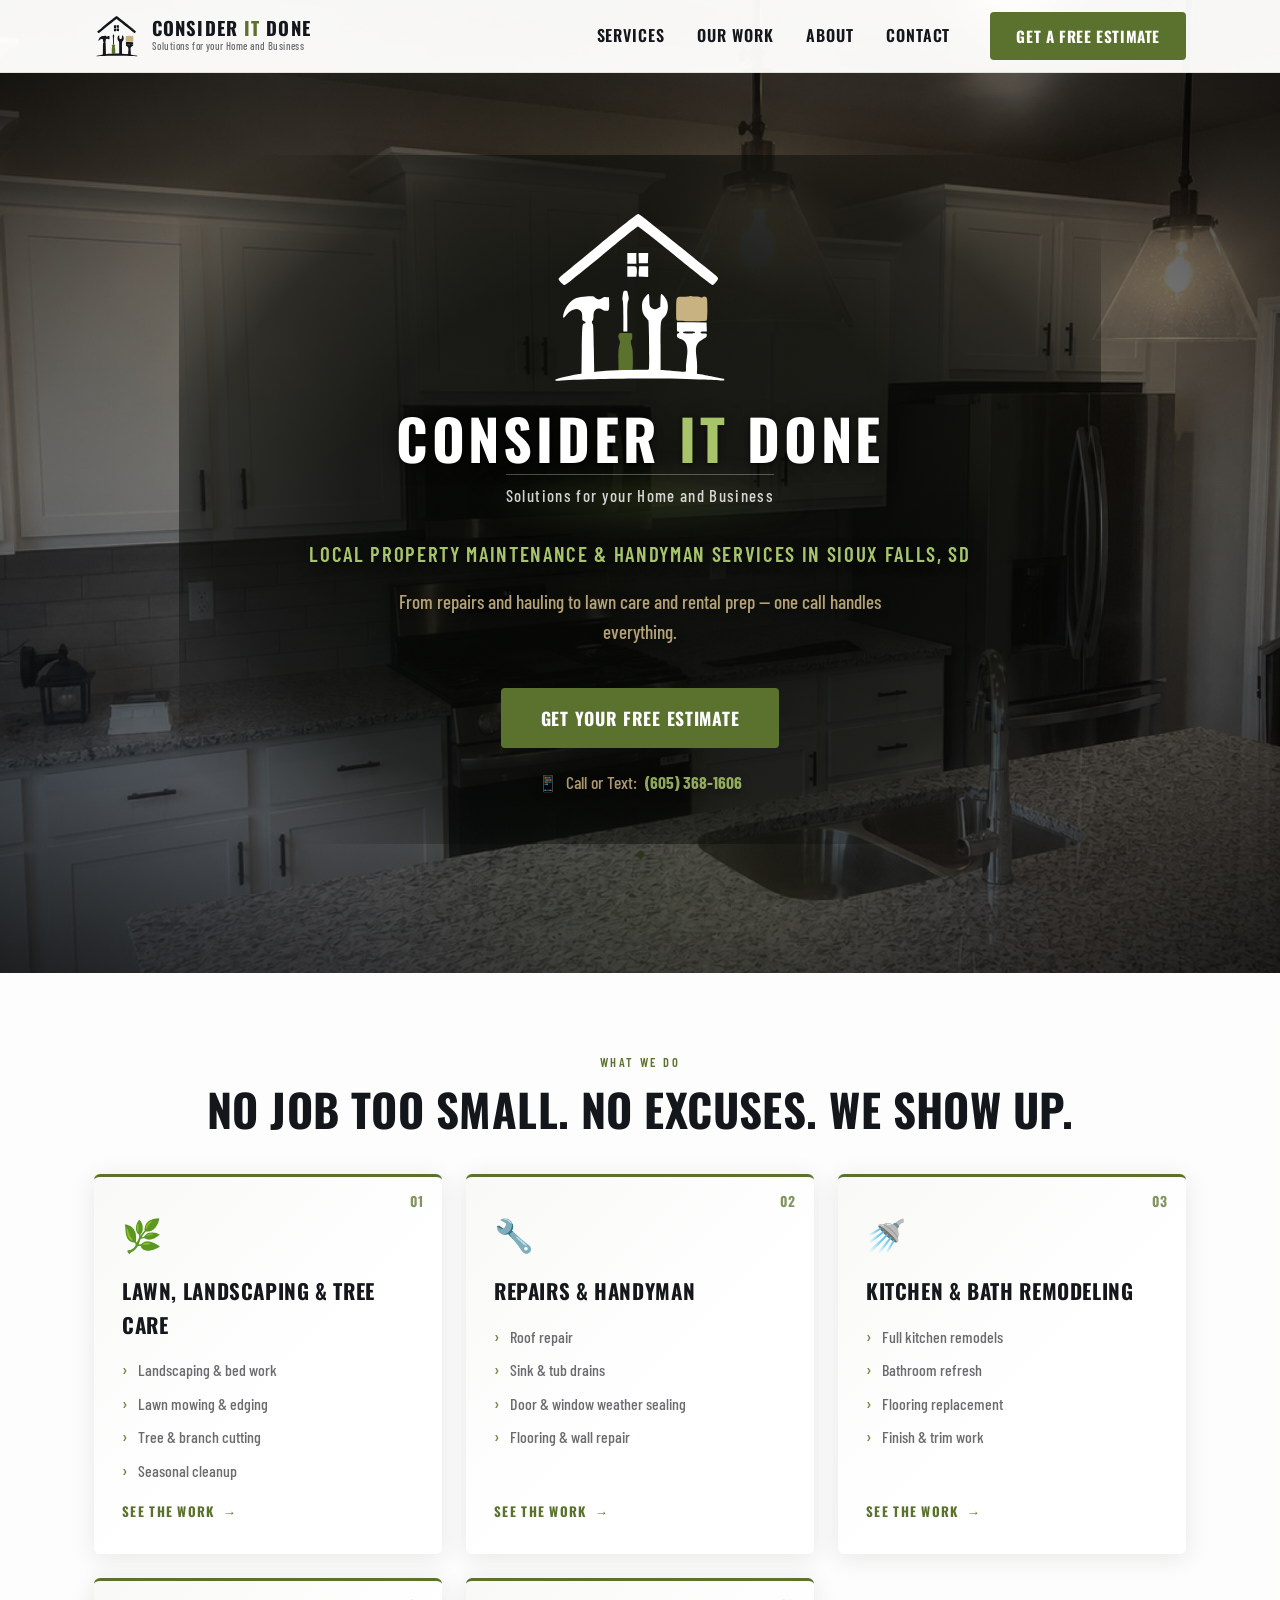
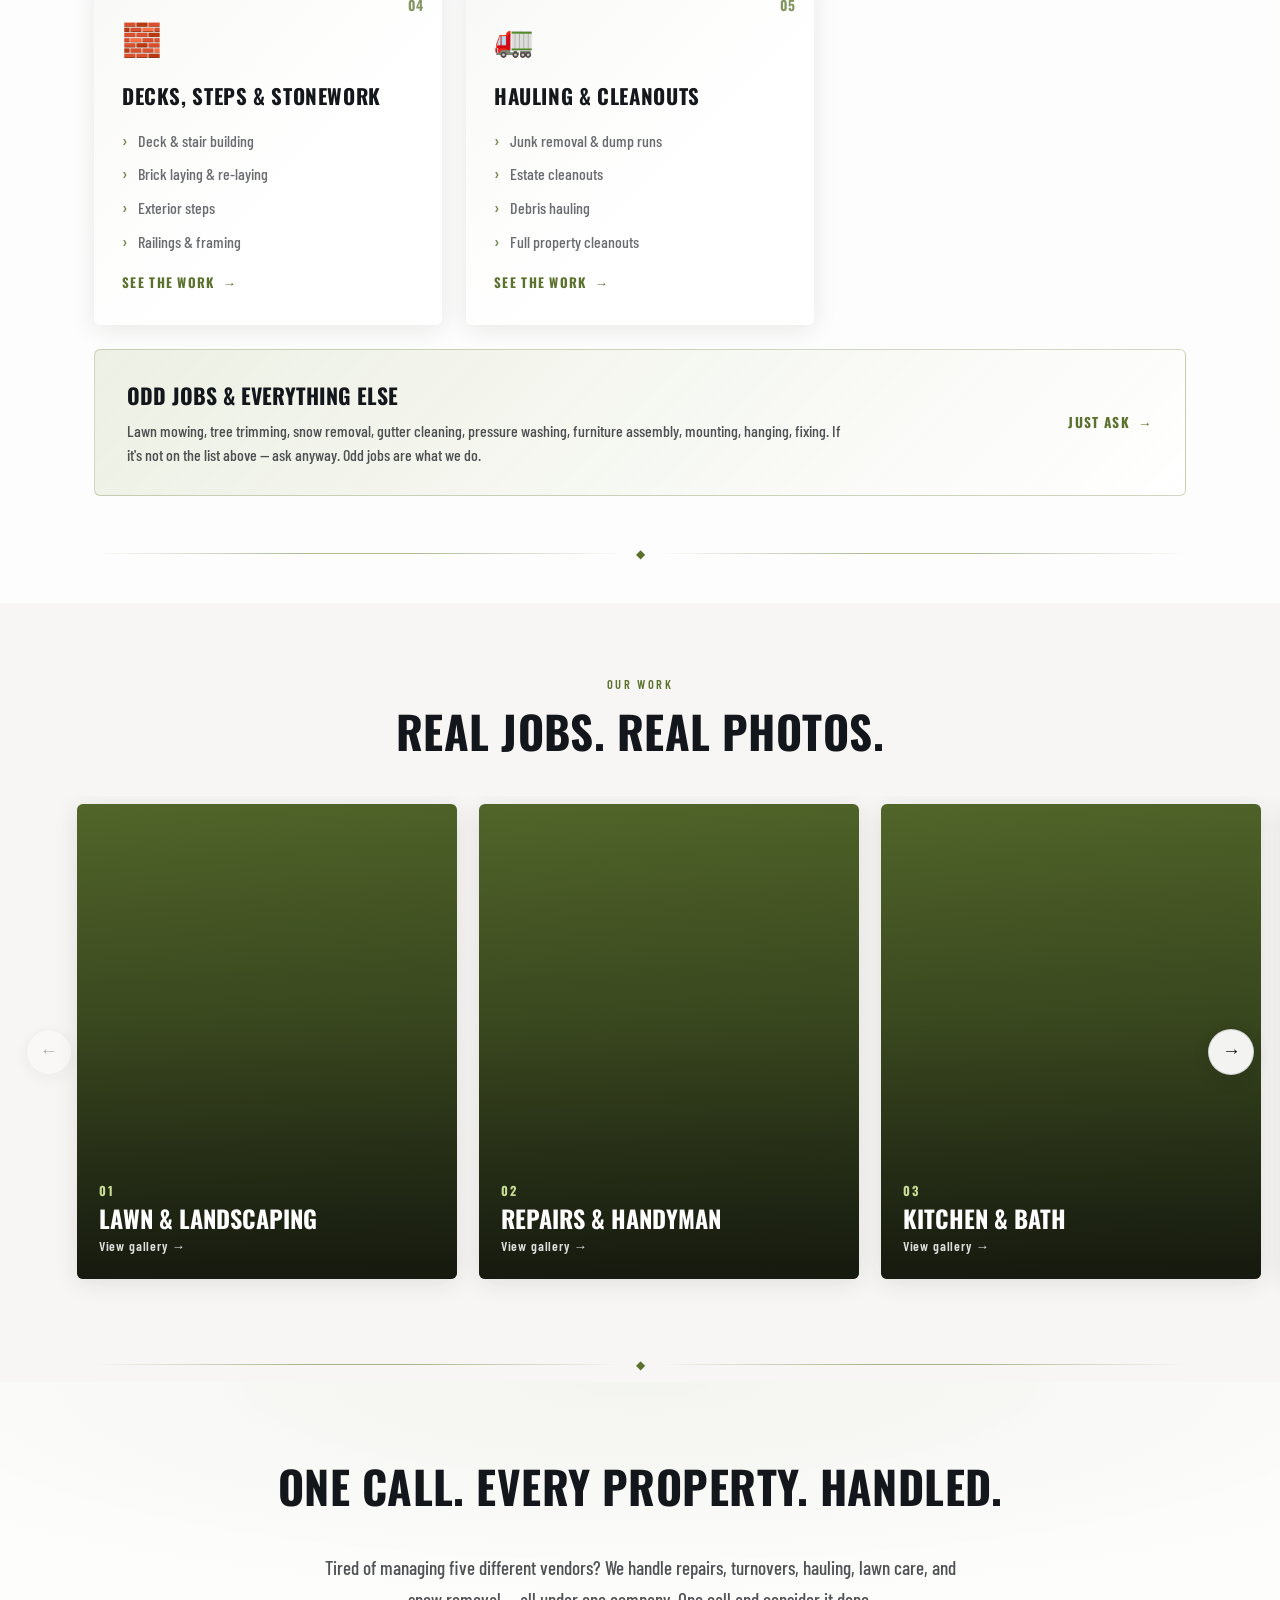
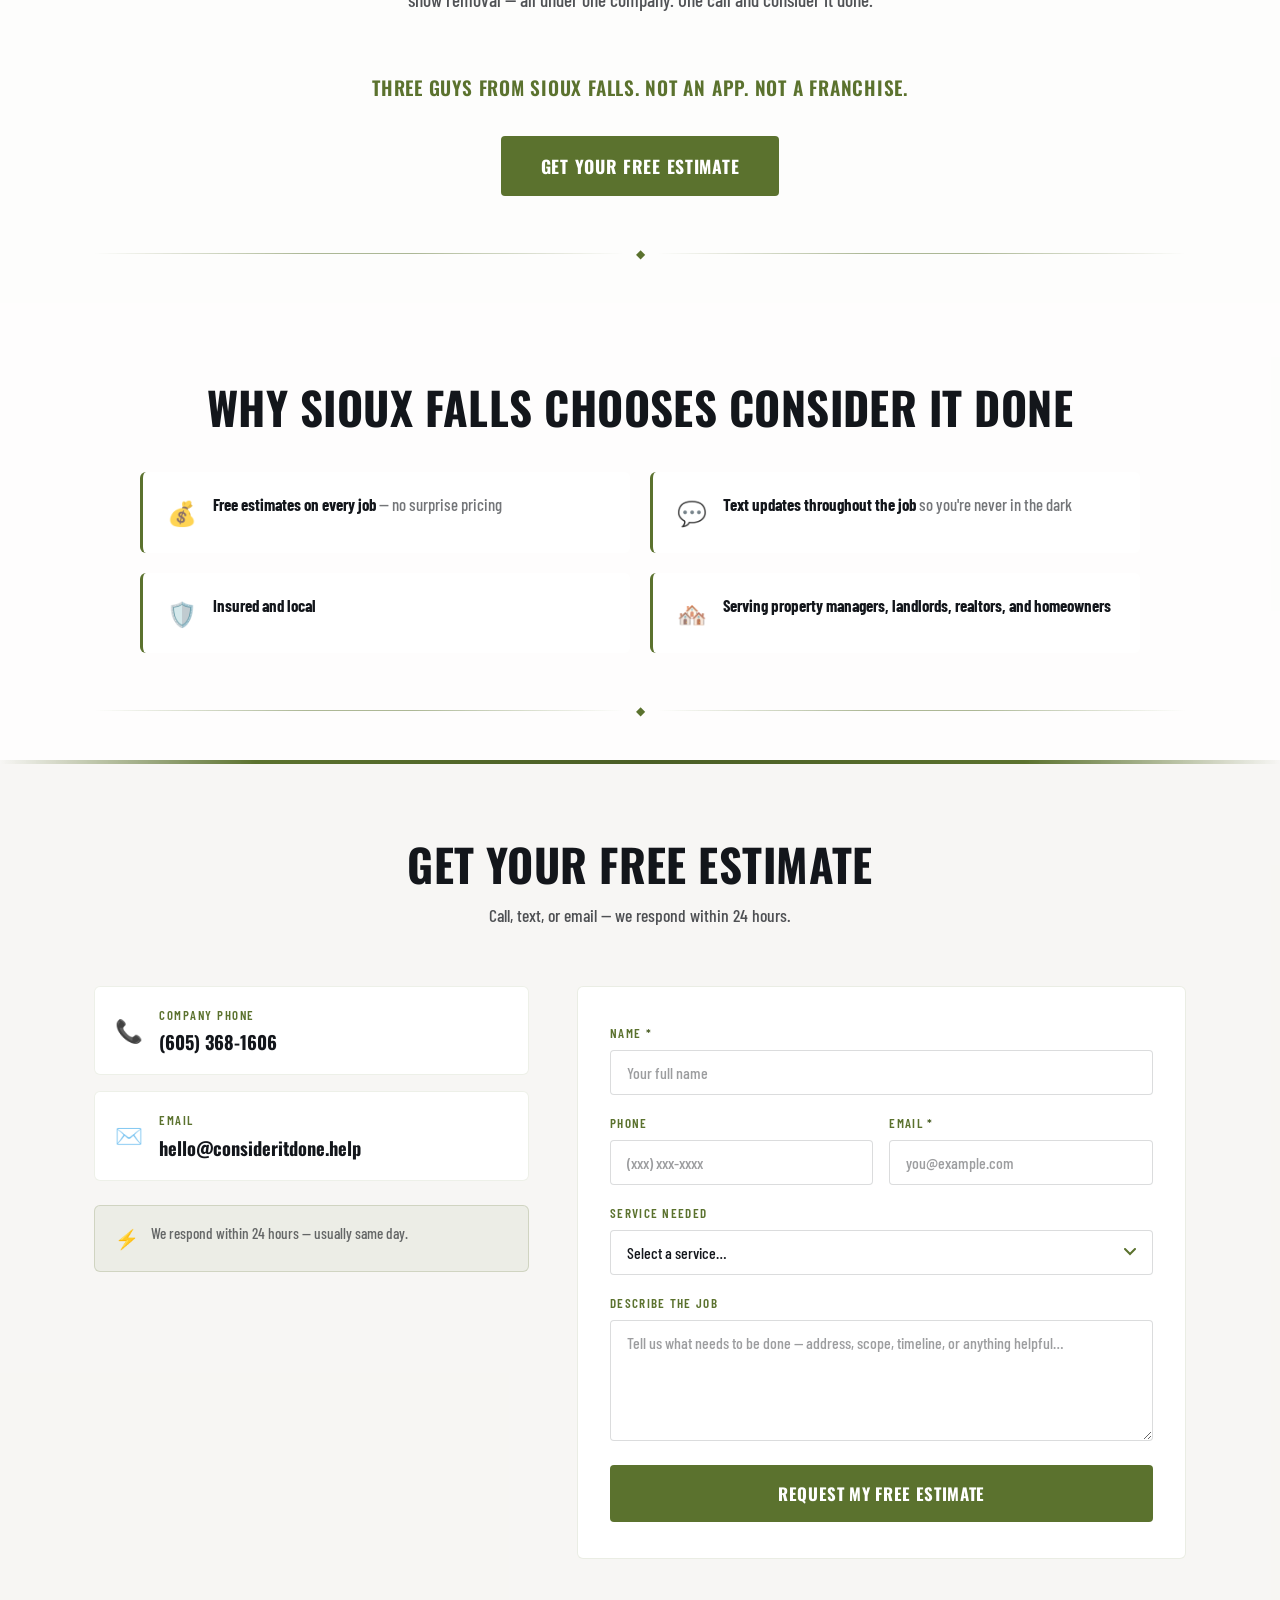
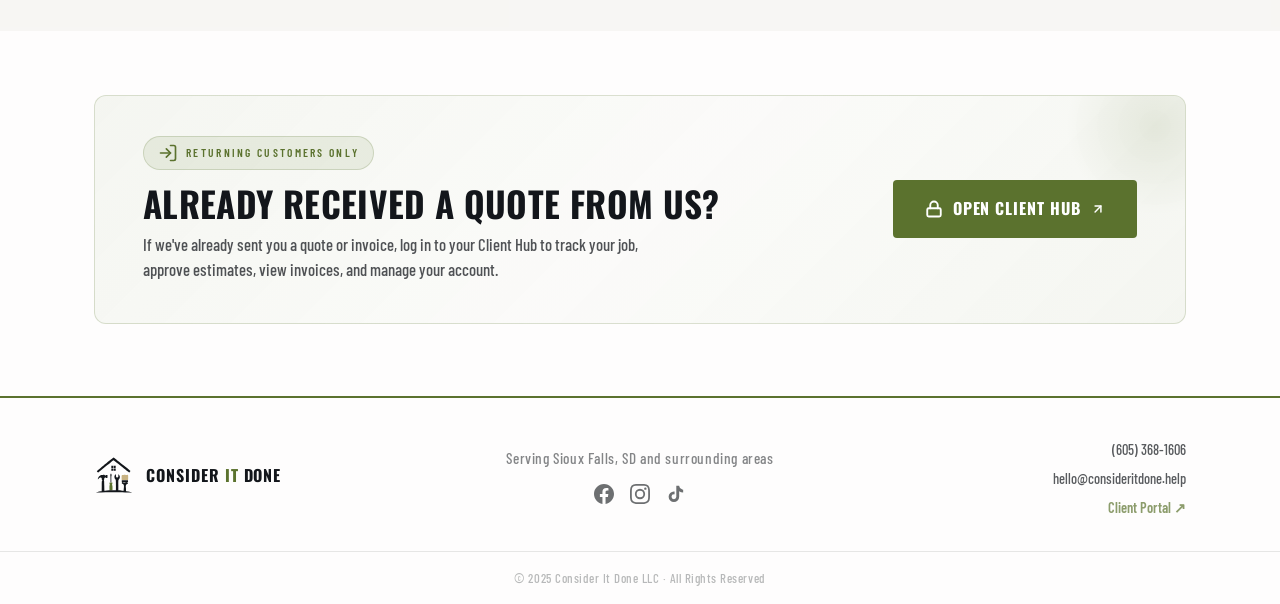
==== commit 7105eef2: "Merge work sections to the five backed by real photos; add Drive importer The Drive reorganisation n" ====
--- a/index.html
+++ b/index.html
@@ -141,73 +141,60 @@
 
         <div class="services-grid">
 
-          <a class="service-card" href="work/repairs.html" aria-label="Property Repair &amp; Maintenance — view our work">
+          <a class="service-card" href="work/lawn-landscaping.html" aria-label="Lawn, Landscaping &amp; Tree Care — view our work">
             <span class="card-num" aria-hidden="true">01</span>
-            <div class="card-icon" aria-hidden="true">🔧</div>
-            <h3 class="card-title">Property Repair &amp; Maintenance</h3>
+            <div class="card-icon" aria-hidden="true">🌿</div>
+            <h3 class="card-title">Lawn, Landscaping &amp; Tree Care</h3>
             <ul class="card-list">
-              <li>Drywall repair &amp; patching</li>
-              <li>Flooring repair</li>
-              <li>Door &amp; window repairs</li>
-              <li>General handyman</li>
+              <li>Landscaping &amp; bed work</li>
+              <li>Lawn mowing &amp; edging</li>
+              <li>Tree &amp; branch cutting</li>
+              <li>Seasonal cleanup</li>
             </ul>
             <span class="card-cta" aria-hidden="true">See the work <span class="card-arrow">→</span></span>
           </a>
 
-          <a class="service-card" href="work/painting.html" aria-label="Painting — view our work">
+          <a class="service-card" href="work/repairs.html" aria-label="Repairs &amp; Handyman — view our work">
             <span class="card-num" aria-hidden="true">02</span>
-            <div class="card-icon" aria-hidden="true">🎨</div>
-            <h3 class="card-title">Painting — Interior &amp; Exterior</h3>
+            <div class="card-icon" aria-hidden="true">🔧</div>
+            <h3 class="card-title">Repairs &amp; Handyman</h3>
             <ul class="card-list">
-              <li>Interior walls &amp; ceilings</li>
-              <li>Exterior repaints</li>
-              <li>Trim, doors &amp; cabinets</li>
-              <li>Prep, patch &amp; prime</li>
+              <li>Roof repair</li>
+              <li>Sink &amp; tub drains</li>
+              <li>Door &amp; window weather sealing</li>
+              <li>Flooring &amp; wall repair</li>
             </ul>
             <span class="card-cta" aria-hidden="true">See the work <span class="card-arrow">→</span></span>
           </a>
 
-          <a class="service-card" href="work/masonry.html" aria-label="Masonry, Brick &amp; Stone — view our work">
+          <a class="service-card" href="work/remodeling.html" aria-label="Kitchen &amp; Bath Remodeling — view our work">
             <span class="card-num" aria-hidden="true">03</span>
-            <div class="card-icon" aria-hidden="true">🧱</div>
-            <h3 class="card-title">Masonry, Brick &amp; Stone</h3>
+            <div class="card-icon" aria-hidden="true">🚿</div>
+            <h3 class="card-title">Kitchen &amp; Bath Remodeling</h3>
             <ul class="card-list">
-              <li>Brick &amp; block repair</li>
-              <li>Stone &amp; paver work</li>
-              <li>Tuckpointing</li>
-              <li>Steps &amp; retaining walls</li>
+              <li>Full kitchen remodels</li>
+              <li>Bathroom refresh</li>
+              <li>Flooring replacement</li>
+              <li>Finish &amp; trim work</li>
             </ul>
             <span class="card-cta" aria-hidden="true">See the work <span class="card-arrow">→</span></span>
           </a>
 
-          <a class="service-card" href="work/decks.html" aria-label="Decks, Stairs &amp; Carpentry — view our work">
+          <a class="service-card" href="work/decks-stonework.html" aria-label="Decks, Steps &amp; Stonework — view our work">
             <span class="card-num" aria-hidden="true">04</span>
-            <div class="card-icon" aria-hidden="true">🪚</div>
-            <h3 class="card-title">Decks, Stairs &amp; Carpentry</h3>
+            <div class="card-icon" aria-hidden="true">🧱</div>
+            <h3 class="card-title">Decks, Steps &amp; Stonework</h3>
             <ul class="card-list">
-              <li>Deck builds &amp; repair</li>
-              <li>Stairs &amp; railings</li>
-              <li>Framing &amp; trim</li>
-              <li>Rot &amp; board replacement</li>
+              <li>Deck &amp; stair building</li>
+              <li>Brick laying &amp; re-laying</li>
+              <li>Exterior steps</li>
+              <li>Railings &amp; framing</li>
             </ul>
             <span class="card-cta" aria-hidden="true">See the work <span class="card-arrow">→</span></span>
           </a>
 
-          <a class="service-card" href="work/rental-prep.html" aria-label="Rental &amp; Property Prep — view our work">
+          <a class="service-card" href="work/hauling.html" aria-label="Hauling &amp; Cleanouts — view our work">
             <span class="card-num" aria-hidden="true">05</span>
-            <div class="card-icon" aria-hidden="true">🏠</div>
-            <h3 class="card-title">Rental &amp; Property Prep</h3>
-            <ul class="card-list">
-              <li>Tenant turnover prep</li>
-              <li>Kitchen &amp; bath refresh</li>
-              <li>Damage repair</li>
-              <li>Landlord punch lists</li>
-            </ul>
-            <span class="card-cta" aria-hidden="true">See the work <span class="card-arrow">→</span></span>
-          </a>
-
-          <a class="service-card" href="work/hauling.html" aria-label="Hauling &amp; Cleanouts — view our work">
-            <span class="card-num" aria-hidden="true">06</span>
             <div class="card-icon" aria-hidden="true">🚛</div>
             <h3 class="card-title">Hauling &amp; Cleanouts</h3>
             <ul class="card-list">
@@ -222,7 +209,7 @@
         </div>
 
         <!-- Catch-all: odd jobs, incl. lawn / tree / snow -->
-        <a class="odd-jobs" href="work/odd-jobs.html">
+        <a class="odd-jobs" href="#contact">
           <div class="odd-jobs-text">
             <h3 class="odd-jobs-title">Odd Jobs &amp; Everything Else</h3>
             <p class="odd-jobs-body">
@@ -231,7 +218,7 @@
               ask anyway. Odd jobs are what we do.
             </p>
           </div>
-          <span class="odd-jobs-cta" aria-hidden="true">See the work <span class="card-arrow">→</span></span>
+          <span class="odd-jobs-cta" aria-hidden="true">Just ask <span class="card-arrow">→</span></span>
         </a>
       </div>
 
@@ -256,52 +243,38 @@
 
         <!-- tabindex + role so keyboard users can scroll this region -->
         <ul class="work-track" id="work-track" tabindex="0" role="region" aria-label="Work categories, horizontally scrollable">
+          <li class="work-tile" style="--cover:url('assets/work/lawn-landscaping/cover.jpg')">
+            <a href="work/lawn-landscaping.html">
+              <span class="tile-num" aria-hidden="true">01</span>
+              <span class="tile-title">Lawn &amp; Landscaping</span>
+              <span class="tile-cta" aria-hidden="true">View gallery →</span>
+            </a>
+          </li>
           <li class="work-tile" style="--cover:url('assets/work/repairs/cover.jpg')">
             <a href="work/repairs.html">
-              <span class="tile-num" aria-hidden="true">01</span>
-              <span class="tile-title">Repair &amp; Maintenance</span>
+              <span class="tile-num" aria-hidden="true">02</span>
+              <span class="tile-title">Repairs &amp; Handyman</span>
               <span class="tile-cta" aria-hidden="true">View gallery →</span>
             </a>
           </li>
-          <li class="work-tile" style="--cover:url('assets/work/painting/cover.jpg')">
-            <a href="work/painting.html">
-              <span class="tile-num" aria-hidden="true">02</span>
-              <span class="tile-title">Painting</span>
+          <li class="work-tile" style="--cover:url('assets/work/remodeling/cover.jpg')">
+            <a href="work/remodeling.html">
+              <span class="tile-num" aria-hidden="true">03</span>
+              <span class="tile-title">Kitchen &amp; Bath</span>
               <span class="tile-cta" aria-hidden="true">View gallery →</span>
             </a>
           </li>
-          <li class="work-tile" style="--cover:url('assets/work/masonry/cover.jpg')">
-            <a href="work/masonry.html">
-              <span class="tile-num" aria-hidden="true">03</span>
-              <span class="tile-title">Masonry &amp; Stone</span>
-              <span class="tile-cta" aria-hidden="true">View gallery →</span>
-            </a>
-          </li>
-          <li class="work-tile" style="--cover:url('assets/work/decks/cover.jpg')">
-            <a href="work/decks.html">
+          <li class="work-tile" style="--cover:url('assets/work/decks-stonework/cover.jpg')">
+            <a href="work/decks-stonework.html">
               <span class="tile-num" aria-hidden="true">04</span>
-              <span class="tile-title">Decks &amp; Carpentry</span>
-              <span class="tile-cta" aria-hidden="true">View gallery →</span>
-            </a>
-          </li>
-          <li class="work-tile" style="--cover:url('assets/work/rental-prep/cover.jpg')">
-            <a href="work/rental-prep.html">
-              <span class="tile-num" aria-hidden="true">05</span>
-              <span class="tile-title">Rental &amp; Property Prep</span>
+              <span class="tile-title">Decks &amp; Stonework</span>
               <span class="tile-cta" aria-hidden="true">View gallery →</span>
             </a>
           </li>
           <li class="work-tile" style="--cover:url('assets/work/hauling/cover.jpg')">
             <a href="work/hauling.html">
-              <span class="tile-num" aria-hidden="true">06</span>
+              <span class="tile-num" aria-hidden="true">05</span>
               <span class="tile-title">Hauling &amp; Cleanouts</span>
-              <span class="tile-cta" aria-hidden="true">View gallery →</span>
-            </a>
-          </li>
-          <li class="work-tile" style="--cover:url('assets/work/odd-jobs/cover.jpg')">
-            <a href="work/odd-jobs.html">
-              <span class="tile-num" aria-hidden="true">07</span>
-              <span class="tile-title">Odd Jobs</span>
               <span class="tile-cta" aria-hidden="true">View gallery →</span>
             </a>
           </li>
@@ -465,13 +438,13 @@
                 <label for="form-service">Service Needed</label>
                 <select id="form-service" name="service">
                   <option value="" disabled selected>Select a service…</option>
-                  <option value="Property Repair &amp; Maintenance">Property Repair &amp; Maintenance</option>
-                  <option value="Painting — Interior &amp; Exterior">Painting — Interior &amp; Exterior</option>
-                  <option value="Masonry, Brick &amp; Stone">Masonry, Brick &amp; Stone</option>
-                  <option value="Decks, Stairs &amp; Carpentry">Decks, Stairs &amp; Carpentry</option>
-                  <option value="Rental &amp; Property Prep">Rental &amp; Property Prep</option>
+                  <option value="Lawn, Landscaping &amp; Tree Care">Lawn, Landscaping &amp; Tree Care</option>
+                  <option value="Repairs &amp; Handyman">Repairs &amp; Handyman</option>
+                  <option value="Kitchen &amp; Bath Remodeling">Kitchen &amp; Bath Remodeling</option>
+                  <option value="Decks, Steps &amp; Stonework">Decks, Steps &amp; Stonework</option>
                   <option value="Hauling &amp; Cleanouts">Hauling &amp; Cleanouts</option>
-                  <option value="Lawn, Tree &amp; Snow">Lawn, Tree &amp; Snow</option>
+                  <option value="Painting">Painting</option>
+                  <option value="Snow Removal">Snow Removal</option>
                   <option value="Odd Jobs / Something Else">Odd Jobs / Something Else</option>
                   <option value="Not Sure — Just Need Help">Not Sure — Just Need Help</option>
                 </select>
--- a/style.css
+++ b/style.css
@@ -431,6 +431,25 @@
   z-index: 2;
 }
 
+/* Localised scrim behind the hero copy.
+   Measured against the real kitchen photo, a uniform scrim was not enough:
+   average contrast was fine (5-7:1) but worst-case pixels — blown-out
+   pendant bulbs and white cabinets — dropped to 1.67:1. Pooling the
+   darkening behind the text keeps the photo bright everywhere else. */
+.hero-inner::before {
+  content: '';
+  position: absolute;
+  inset: -8% -14%;
+  z-index: -1;
+  pointer-events: none;
+  background: radial-gradient(ellipse 64% 64% at 50% 48%,
+    rgba(6,8,5,0.86) 0%,
+    rgba(6,8,5,0.82) 48%,
+    rgba(6,8,5,0.62) 74%,
+    rgba(6,8,5,0.22) 89%,
+    transparent 100%);
+}
+
 .hero-inner {
   position: relative;
   z-index: 3;
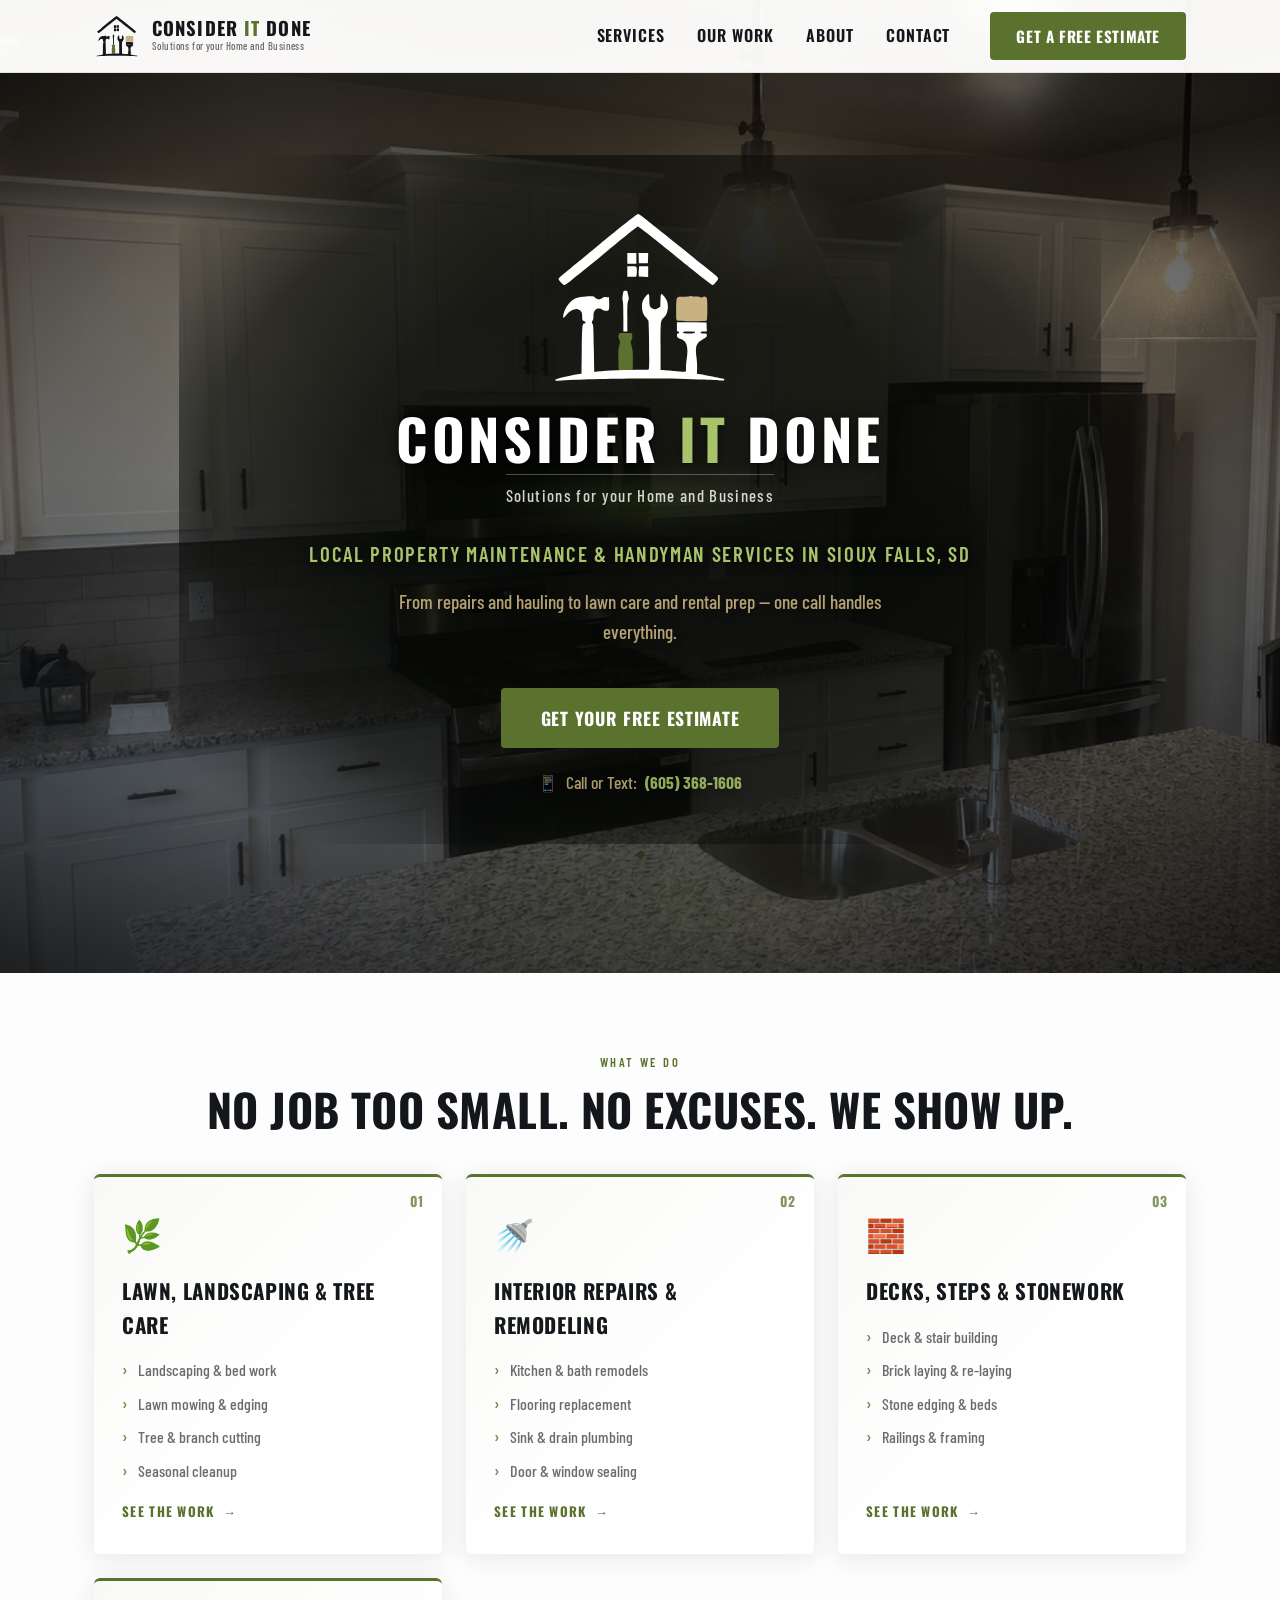
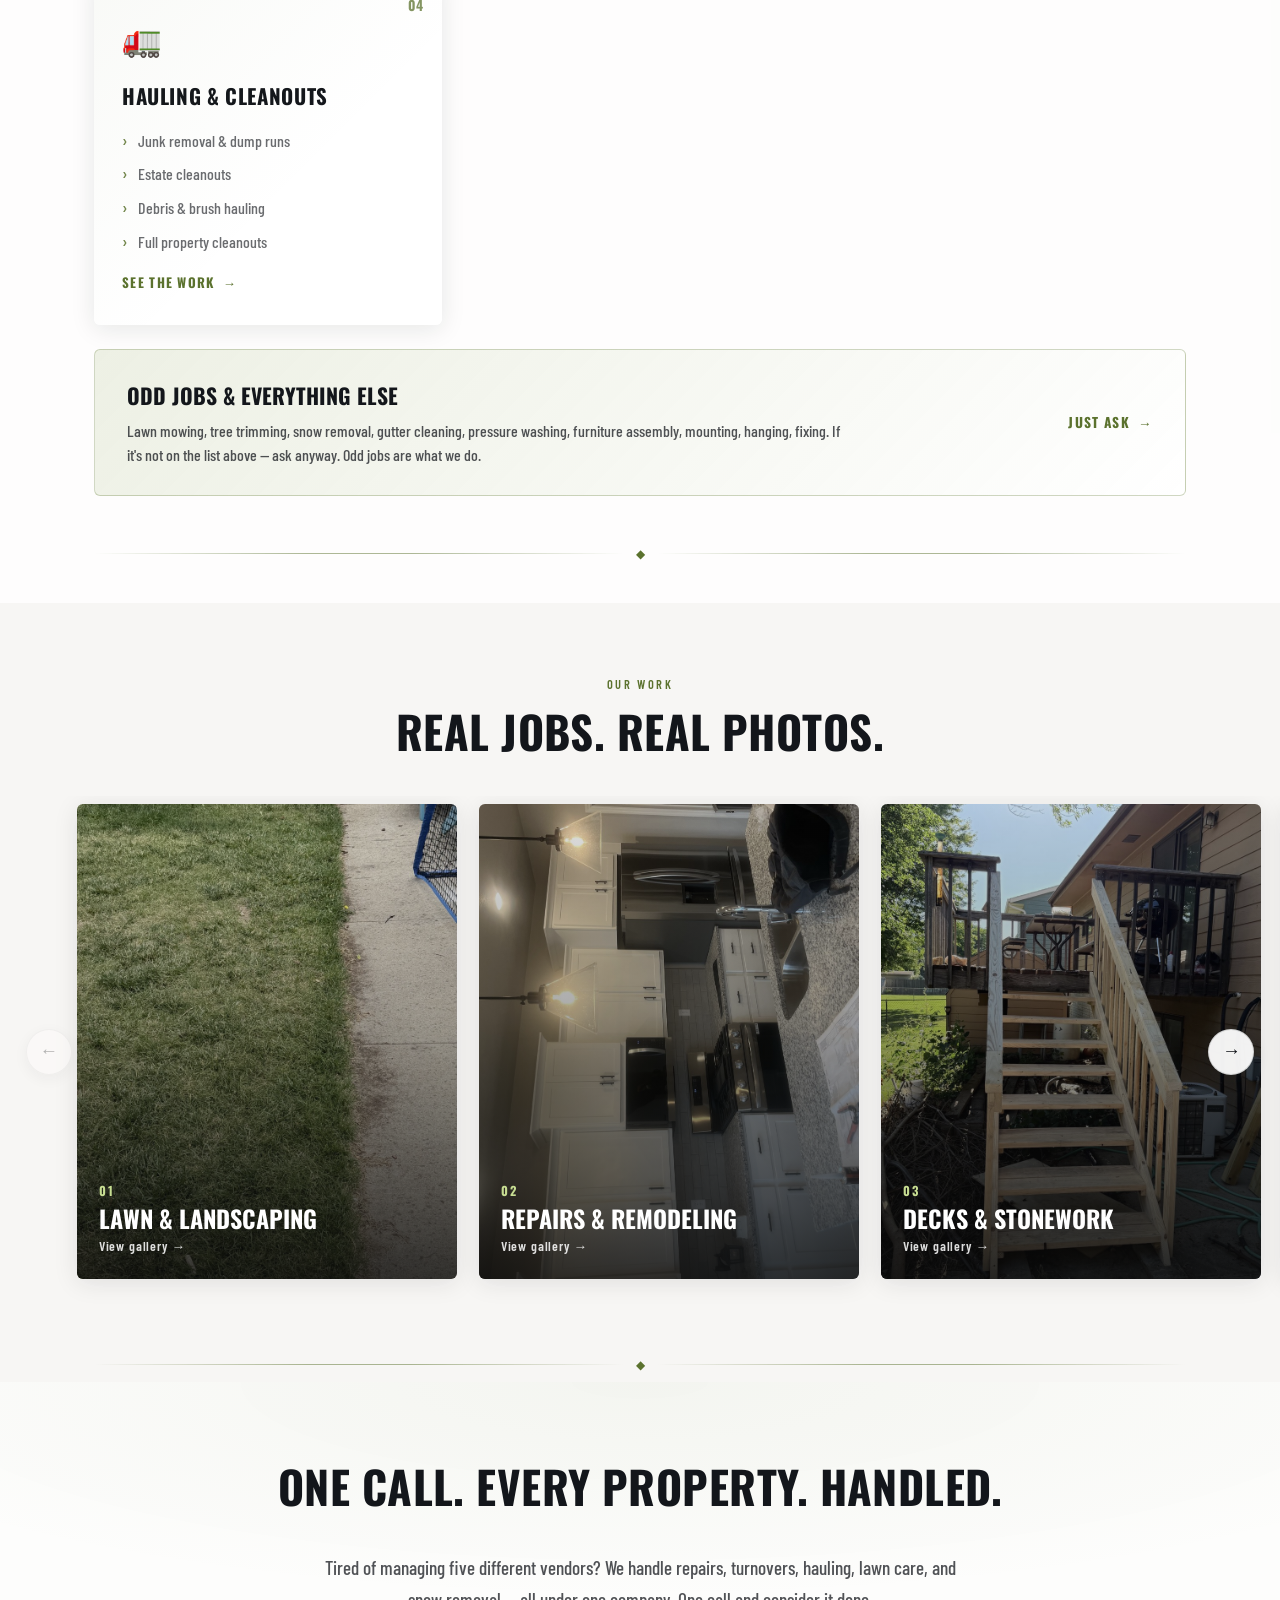
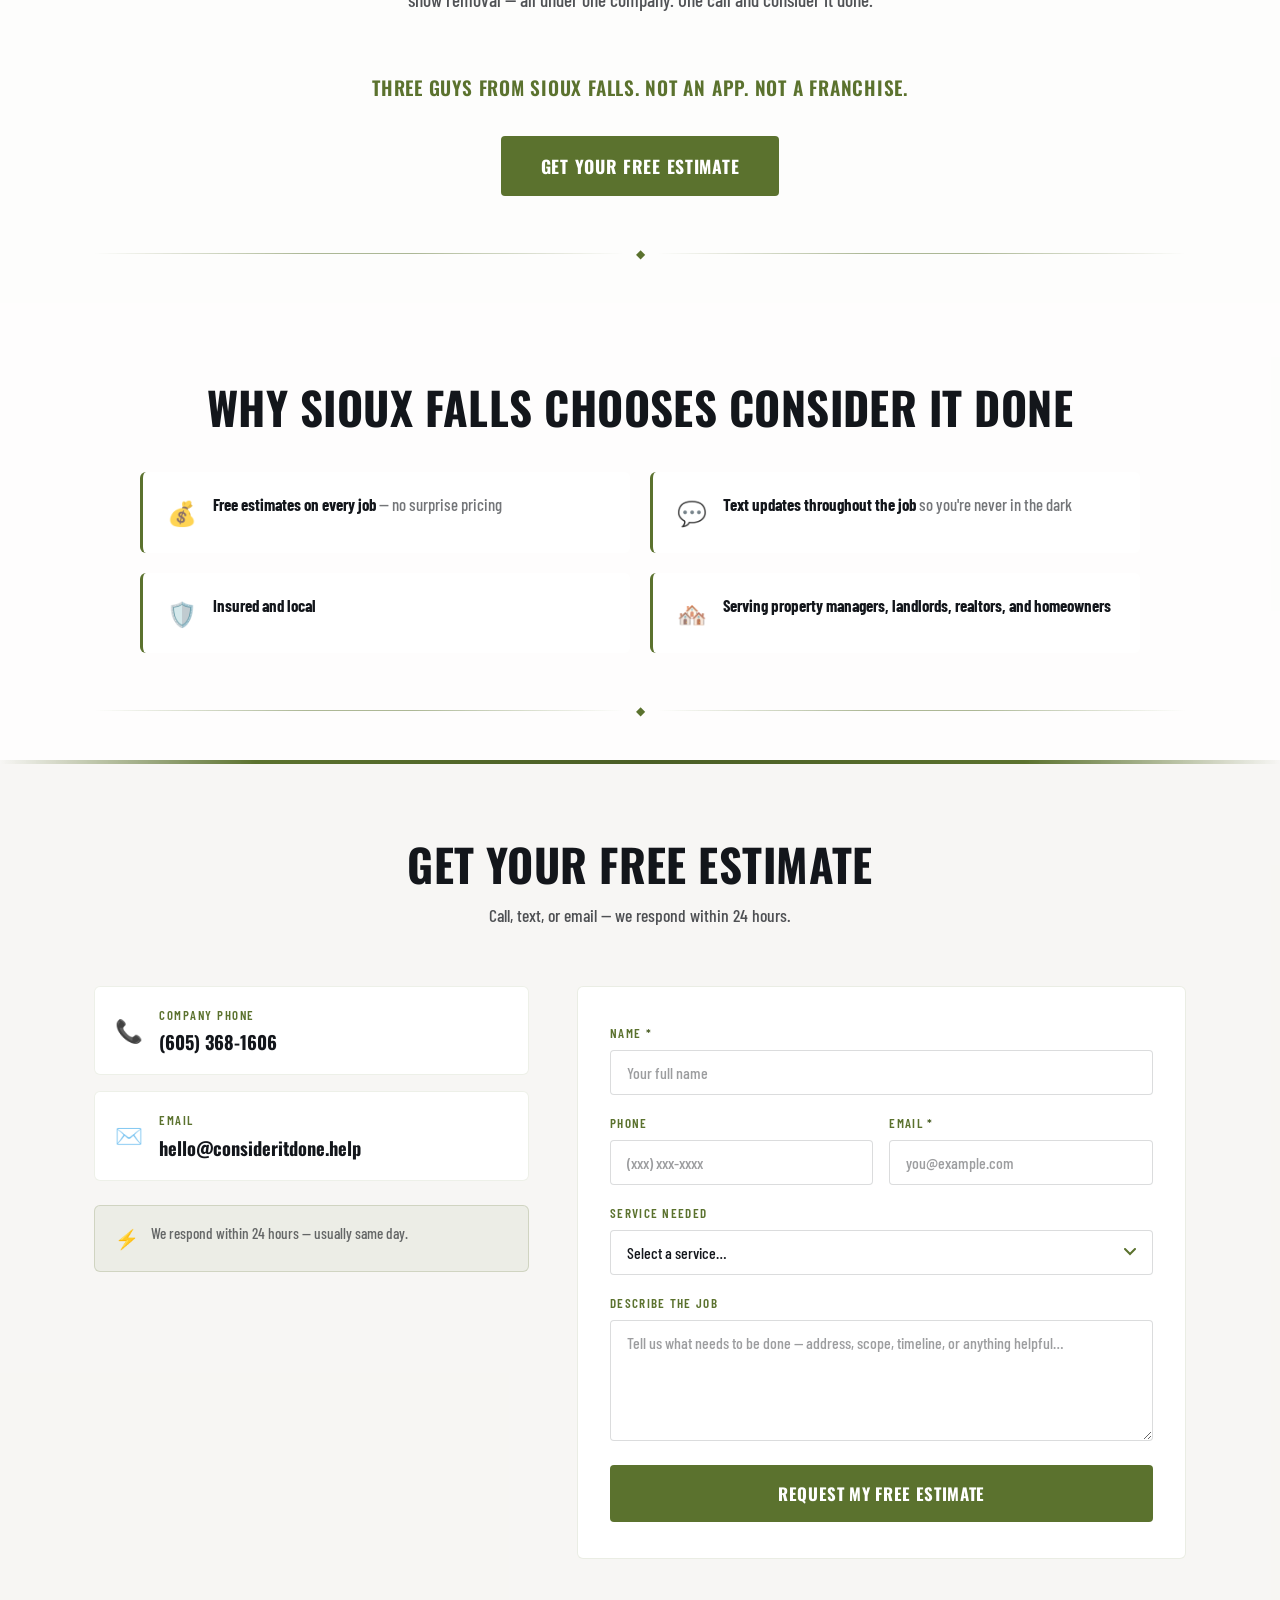
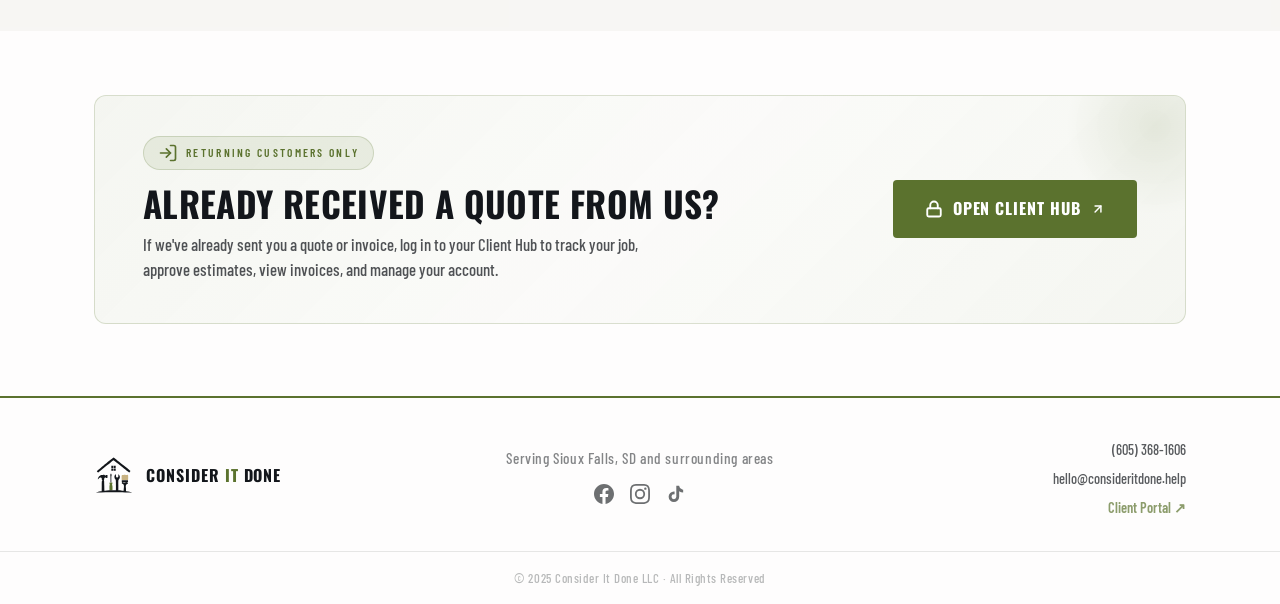
==== commit 5e7c8314: "Curate the galleries from a visual review, and fix EXIF rotation Looked at all 55 imported photos. T" ====
--- a/index.html
+++ b/index.html
@@ -154,53 +154,40 @@
             <span class="card-cta" aria-hidden="true">See the work <span class="card-arrow">→</span></span>
           </a>
 
-          <a class="service-card" href="work/repairs.html" aria-label="Repairs &amp; Handyman — view our work">
+          <a class="service-card" href="work/remodeling.html" aria-label="Interior Repairs &amp; Remodeling — view our work">
             <span class="card-num" aria-hidden="true">02</span>
-            <div class="card-icon" aria-hidden="true">🔧</div>
-            <h3 class="card-title">Repairs &amp; Handyman</h3>
+            <div class="card-icon" aria-hidden="true">🚿</div>
+            <h3 class="card-title">Interior Repairs &amp; Remodeling</h3>
             <ul class="card-list">
-              <li>Roof repair</li>
-              <li>Sink &amp; tub drains</li>
-              <li>Door &amp; window weather sealing</li>
-              <li>Flooring &amp; wall repair</li>
+              <li>Kitchen &amp; bath remodels</li>
+              <li>Flooring replacement</li>
+              <li>Sink &amp; drain plumbing</li>
+              <li>Door &amp; window sealing</li>
             </ul>
             <span class="card-cta" aria-hidden="true">See the work <span class="card-arrow">→</span></span>
           </a>
 
-          <a class="service-card" href="work/remodeling.html" aria-label="Kitchen &amp; Bath Remodeling — view our work">
+          <a class="service-card" href="work/decks-stonework.html" aria-label="Decks, Steps &amp; Stonework — view our work">
             <span class="card-num" aria-hidden="true">03</span>
-            <div class="card-icon" aria-hidden="true">🚿</div>
-            <h3 class="card-title">Kitchen &amp; Bath Remodeling</h3>
-            <ul class="card-list">
-              <li>Full kitchen remodels</li>
-              <li>Bathroom refresh</li>
-              <li>Flooring replacement</li>
-              <li>Finish &amp; trim work</li>
-            </ul>
-            <span class="card-cta" aria-hidden="true">See the work <span class="card-arrow">→</span></span>
-          </a>
-
-          <a class="service-card" href="work/decks-stonework.html" aria-label="Decks, Steps &amp; Stonework — view our work">
-            <span class="card-num" aria-hidden="true">04</span>
             <div class="card-icon" aria-hidden="true">🧱</div>
             <h3 class="card-title">Decks, Steps &amp; Stonework</h3>
             <ul class="card-list">
               <li>Deck &amp; stair building</li>
               <li>Brick laying &amp; re-laying</li>
-              <li>Exterior steps</li>
+              <li>Stone edging &amp; beds</li>
               <li>Railings &amp; framing</li>
             </ul>
             <span class="card-cta" aria-hidden="true">See the work <span class="card-arrow">→</span></span>
           </a>
 
           <a class="service-card" href="work/hauling.html" aria-label="Hauling &amp; Cleanouts — view our work">
-            <span class="card-num" aria-hidden="true">05</span>
+            <span class="card-num" aria-hidden="true">04</span>
             <div class="card-icon" aria-hidden="true">🚛</div>
             <h3 class="card-title">Hauling &amp; Cleanouts</h3>
             <ul class="card-list">
               <li>Junk removal &amp; dump runs</li>
               <li>Estate cleanouts</li>
-              <li>Debris hauling</li>
+              <li>Debris &amp; brush hauling</li>
               <li>Full property cleanouts</li>
             </ul>
             <span class="card-cta" aria-hidden="true">See the work <span class="card-arrow">→</span></span>
@@ -250,30 +237,23 @@
               <span class="tile-cta" aria-hidden="true">View gallery →</span>
             </a>
           </li>
-          <li class="work-tile" style="--cover:url('assets/work/repairs/cover.jpg')">
-            <a href="work/repairs.html">
-              <span class="tile-num" aria-hidden="true">02</span>
-              <span class="tile-title">Repairs &amp; Handyman</span>
-              <span class="tile-cta" aria-hidden="true">View gallery →</span>
-            </a>
-          </li>
           <li class="work-tile" style="--cover:url('assets/work/remodeling/cover.jpg')">
             <a href="work/remodeling.html">
-              <span class="tile-num" aria-hidden="true">03</span>
-              <span class="tile-title">Kitchen &amp; Bath</span>
+              <span class="tile-num" aria-hidden="true">02</span>
+              <span class="tile-title">Repairs &amp; Remodeling</span>
               <span class="tile-cta" aria-hidden="true">View gallery →</span>
             </a>
           </li>
           <li class="work-tile" style="--cover:url('assets/work/decks-stonework/cover.jpg')">
             <a href="work/decks-stonework.html">
-              <span class="tile-num" aria-hidden="true">04</span>
+              <span class="tile-num" aria-hidden="true">03</span>
               <span class="tile-title">Decks &amp; Stonework</span>
               <span class="tile-cta" aria-hidden="true">View gallery →</span>
             </a>
           </li>
           <li class="work-tile" style="--cover:url('assets/work/hauling/cover.jpg')">
             <a href="work/hauling.html">
-              <span class="tile-num" aria-hidden="true">05</span>
+              <span class="tile-num" aria-hidden="true">04</span>
               <span class="tile-title">Hauling &amp; Cleanouts</span>
               <span class="tile-cta" aria-hidden="true">View gallery →</span>
             </a>
@@ -439,11 +419,11 @@
                 <select id="form-service" name="service">
                   <option value="" disabled selected>Select a service…</option>
                   <option value="Lawn, Landscaping &amp; Tree Care">Lawn, Landscaping &amp; Tree Care</option>
-                  <option value="Repairs &amp; Handyman">Repairs &amp; Handyman</option>
-                  <option value="Kitchen &amp; Bath Remodeling">Kitchen &amp; Bath Remodeling</option>
+                  <option value="Interior Repairs &amp; Remodeling">Interior Repairs &amp; Remodeling</option>
                   <option value="Decks, Steps &amp; Stonework">Decks, Steps &amp; Stonework</option>
                   <option value="Hauling &amp; Cleanouts">Hauling &amp; Cleanouts</option>
                   <option value="Painting">Painting</option>
+                  <option value="Roofing">Roofing</option>
                   <option value="Snow Removal">Snow Removal</option>
                   <option value="Odd Jobs / Something Else">Odd Jobs / Something Else</option>
                   <option value="Not Sure — Just Need Help">Not Sure — Just Need Help</option>
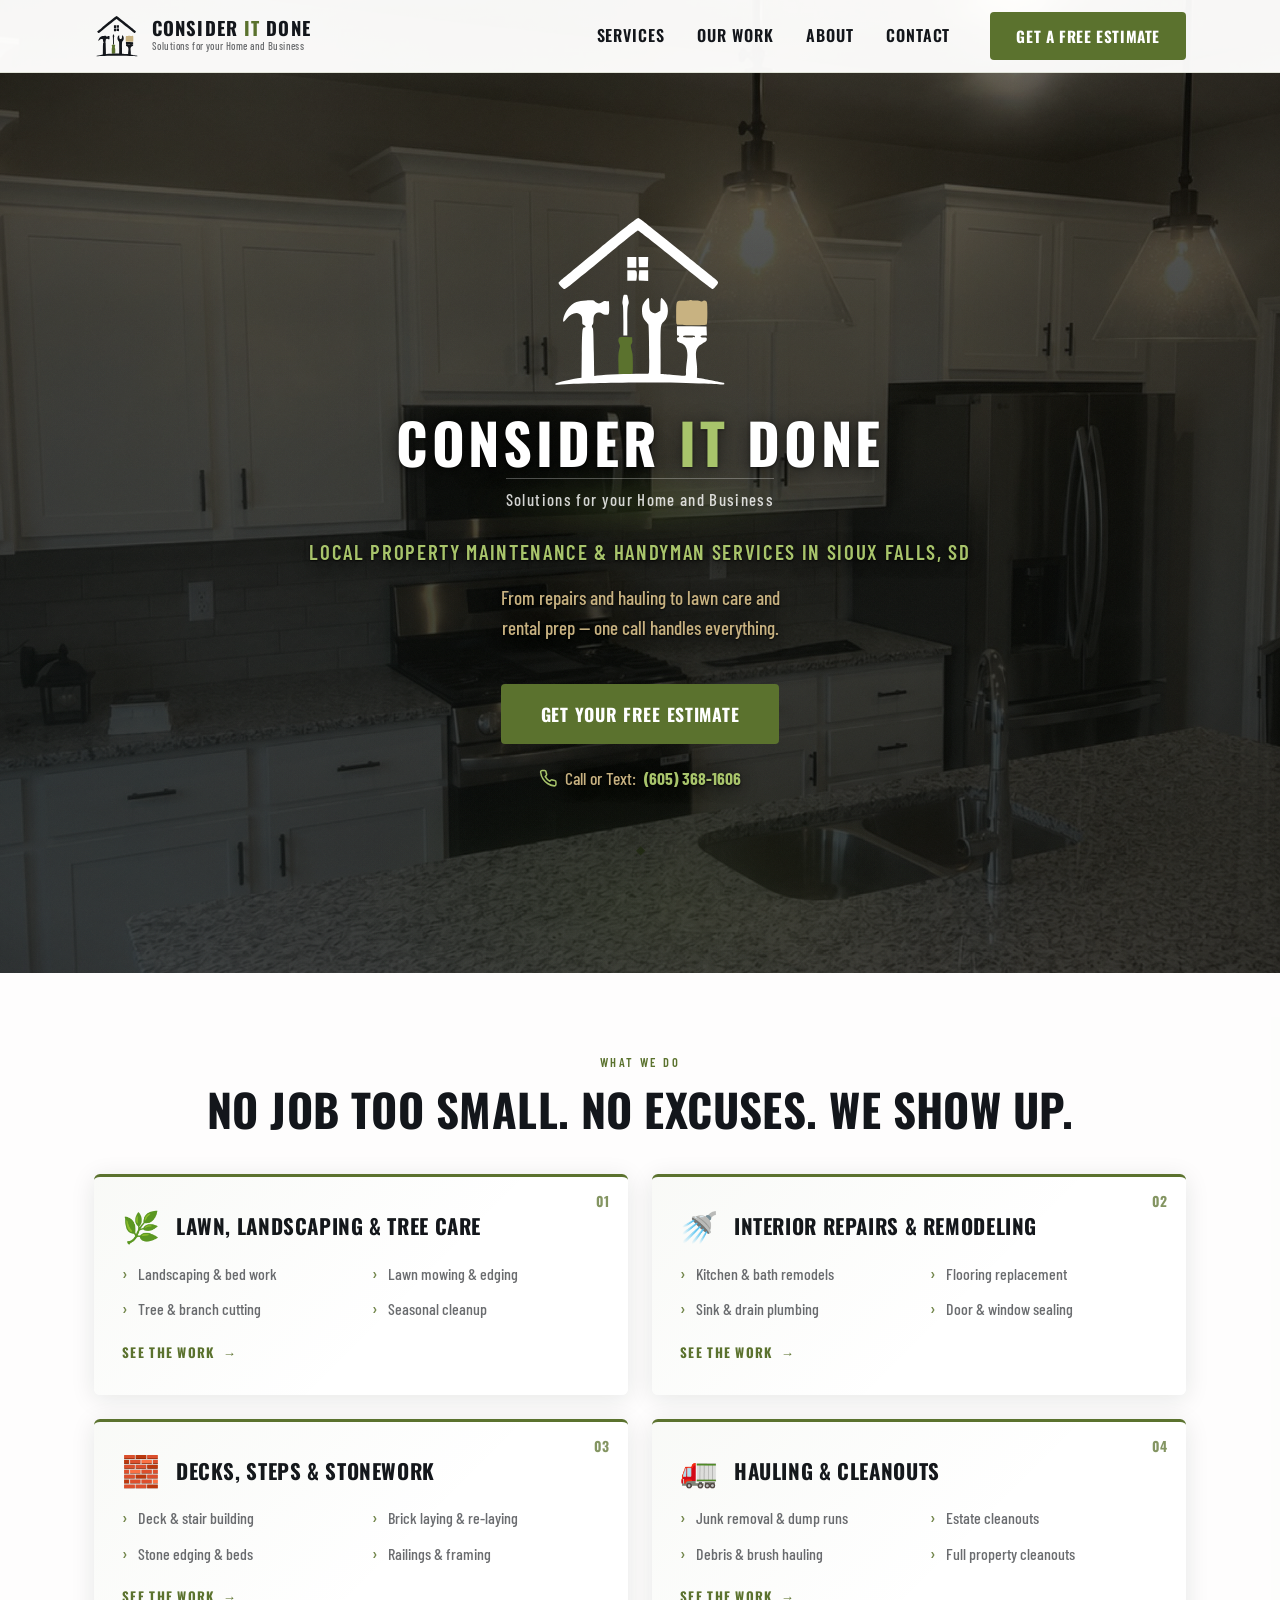
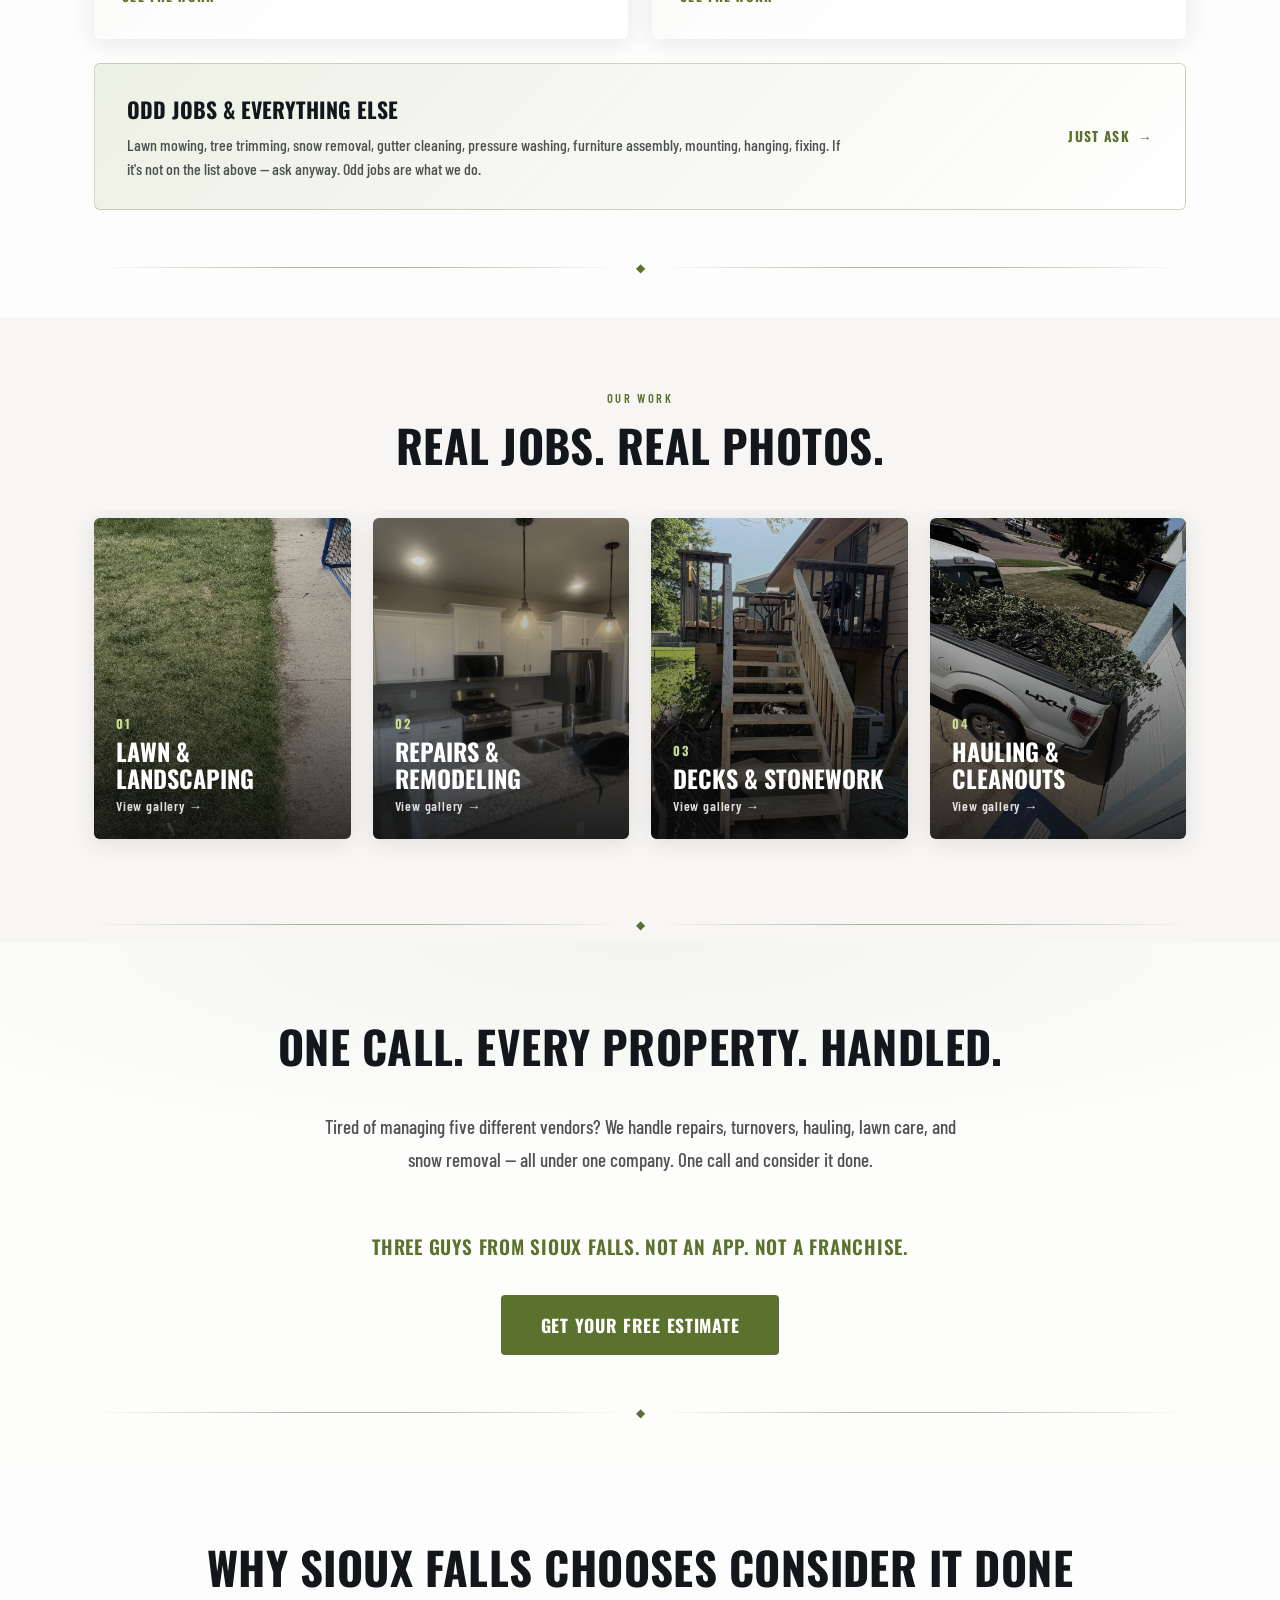
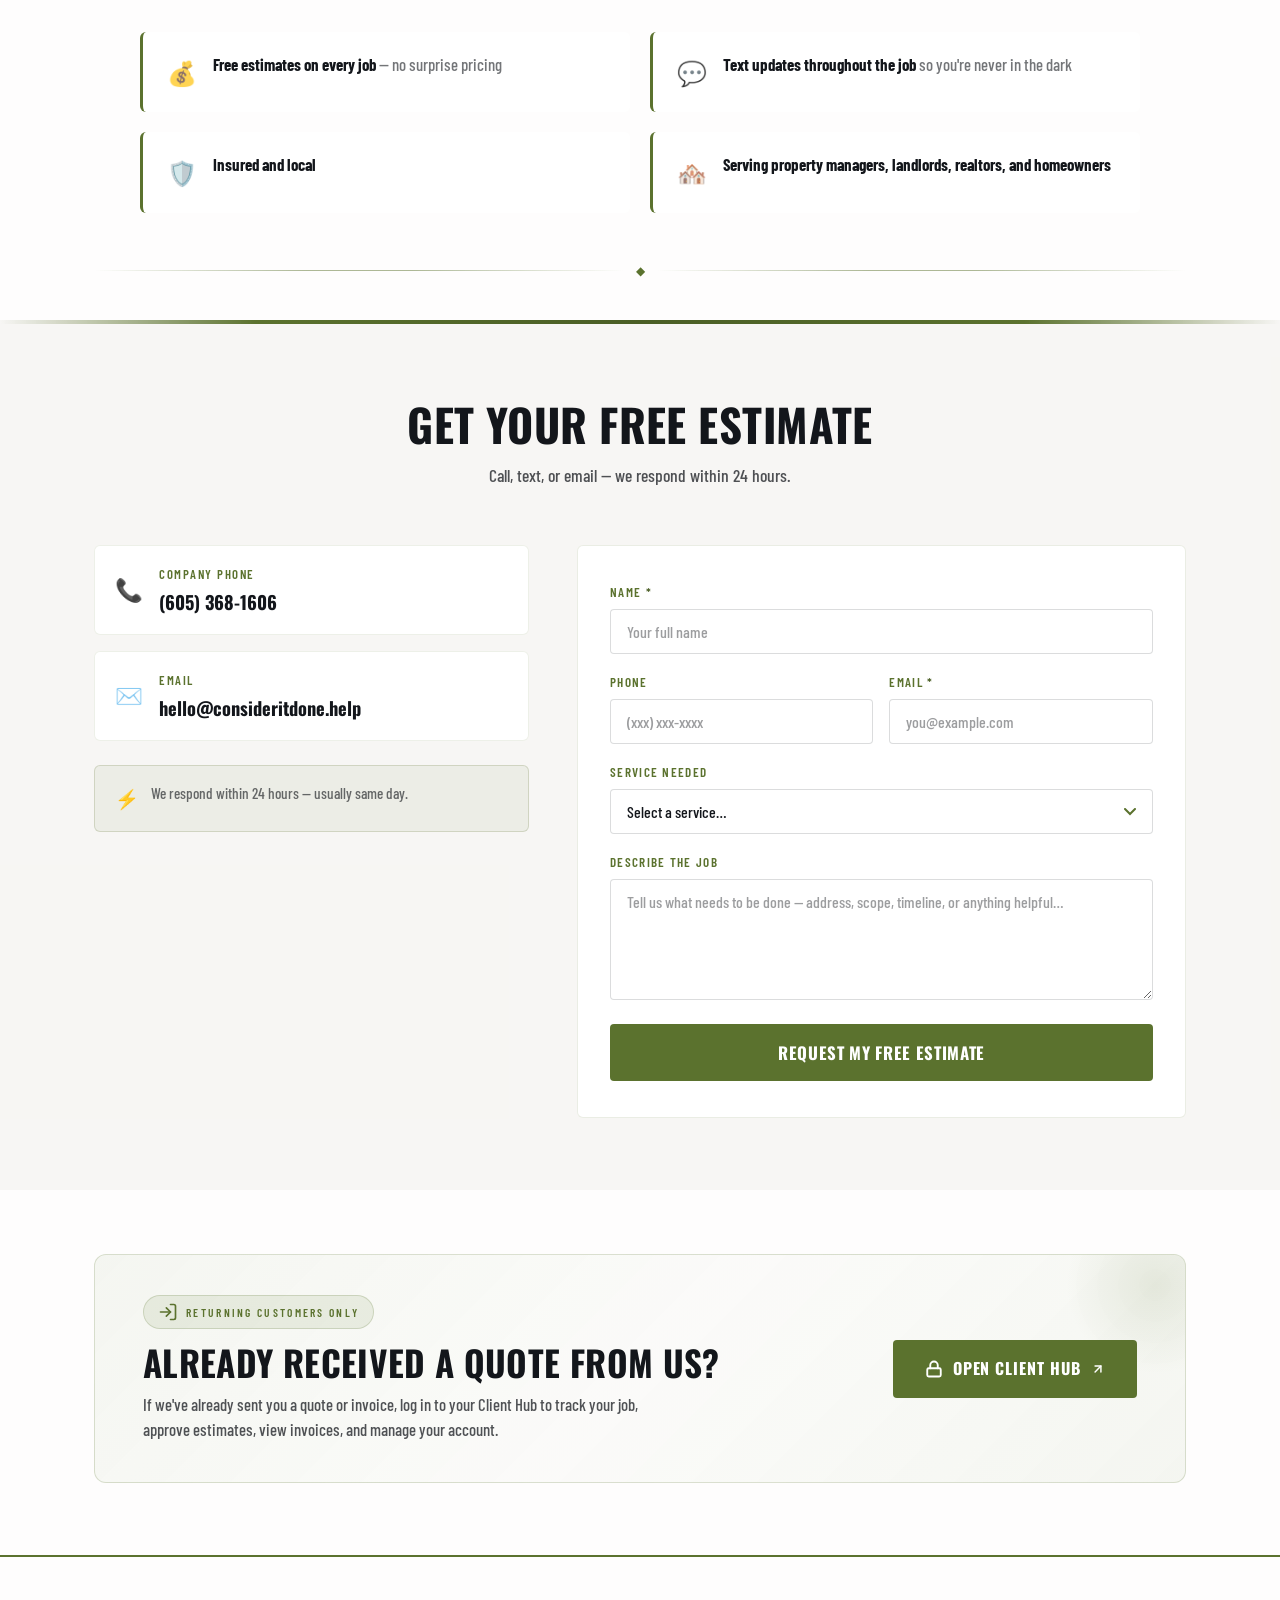
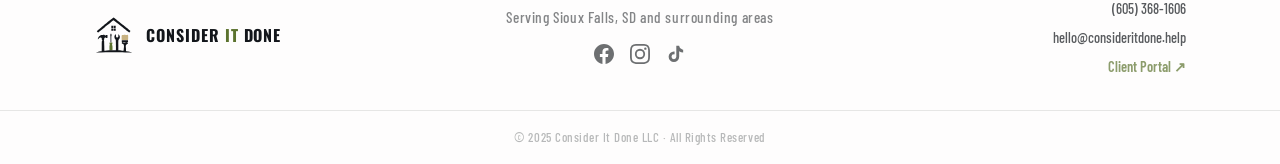
==== commit 28d525cc: "Fix sideways photos, rebuild hero/services/work layouts Photos - Eight published photos were sideway" ====
--- a/index.html
+++ b/index.html
@@ -120,7 +120,7 @@
         <div class="hero-actions">
           <a href="#contact" class="btn btn-accent btn-lg" id="hero-cta">Get Your Free Estimate</a>
           <a href="tel:6053681606" class="hero-call-link">
-            <span class="call-icon" aria-hidden="true">📱</span>
+            <span class="call-icon" aria-hidden="true"><svg viewBox="0 0 24 24" fill="none" stroke="currentColor" stroke-width="2" stroke-linecap="round" stroke-linejoin="round"><path d="M22 16.92v3a2 2 0 0 1-2.18 2 19.79 19.79 0 0 1-8.63-3.07 19.5 19.5 0 0 1-6-6 19.79 19.79 0 0 1-3.07-8.67A2 2 0 0 1 4.11 2h3a2 2 0 0 1 2 1.72c.13.96.36 1.9.7 2.81a2 2 0 0 1-.45 2.11L8.09 9.91a16 16 0 0 0 6 6l1.27-1.27a2 2 0 0 1 2.11-.45c.9.34 1.85.57 2.81.7A2 2 0 0 1 22 16.92z"/></svg></span>
             Call or Text: <strong>(605) 368-1606</strong>
           </a>
         </div>
--- a/style.css
+++ b/style.css
@@ -191,6 +191,7 @@
   letter-spacing: 0.01em;
   margin-bottom: 40px;
   text-transform: uppercase;
+  text-wrap: balance;
 }
 
 /* ── Section Divider ──────────────────────────────────────── */
@@ -252,6 +253,7 @@
 }
 
 .nav-link {
+  white-space: nowrap;
   font-family: var(--font-display);
   font-weight: 600;
   font-size: 1rem;
@@ -380,7 +382,10 @@
   padding: 80px 24px 60px;
 }
 
-/* Dark scrim — guarantees the white hero type clears AA over any photo */
+/* Dark scrim — guarantees the white hero type clears AA over any photo.
+   Deliberately a single VERTICAL gradient, full-bleed. It varies only with y,
+   so there is no left/right edge anywhere for the eye to catch: it reads as
+   light falling through the room rather than as an overlay sitting on it. */
 .hero::before {
   content: '';
   position: absolute;
@@ -389,9 +394,11 @@
   pointer-events: none;
   background:
     linear-gradient(180deg,
-      rgba(10,10,10,0.42) 0%,
-      rgba(10,10,10,0.34) 45%,
-      rgba(10,10,10,0.60) 100%);
+      rgba(8,10,7,0.58)  0%,
+      rgba(8,10,7,0.72) 26%,
+      rgba(8,10,7,0.76) 58%,
+      rgba(8,10,7,0.78) 82%,
+      rgba(8,10,7,0.72) 100%);
 }
 
 /* Grain/noise texture */
@@ -409,10 +416,10 @@
 .hero-vignette {
   position: absolute;
   inset: 0;
-  background: radial-gradient(ellipse 80% 80% at 50% 50%,
+  background: radial-gradient(ellipse 96% 92% at 50% 50%,
     transparent 0%,
-    rgba(0,0,0,0.3) 60%,
-    rgba(0,0,0,0.75) 100%);
+    rgba(0,0,0,0.10) 66%,
+    rgba(0,0,0,0.38) 100%);
   pointer-events: none;
   z-index: 2;
 }
@@ -431,25 +438,6 @@
   z-index: 2;
 }
 
-/* Localised scrim behind the hero copy.
-   Measured against the real kitchen photo, a uniform scrim was not enough:
-   average contrast was fine (5-7:1) but worst-case pixels — blown-out
-   pendant bulbs and white cabinets — dropped to 1.67:1. Pooling the
-   darkening behind the text keeps the photo bright everywhere else. */
-.hero-inner::before {
-  content: '';
-  position: absolute;
-  inset: -8% -14%;
-  z-index: -1;
-  pointer-events: none;
-  background: radial-gradient(ellipse 64% 64% at 50% 48%,
-    rgba(6,8,5,0.86) 0%,
-    rgba(6,8,5,0.82) 48%,
-    rgba(6,8,5,0.62) 74%,
-    rgba(6,8,5,0.22) 89%,
-    transparent 100%);
-}
-
 .hero-inner {
   position: relative;
   z-index: 3;
@@ -464,7 +452,7 @@
 .hero-logo-wrap {
   position: relative;
   display: inline-block;
-  margin-bottom: 32px;
+  margin-bottom: 26px;
 }
 
 .hero-logo-glow {
@@ -484,26 +472,27 @@
 /* Hero text */
 
 .hero-sub {
-  text-shadow: 0 2px 12px rgba(0,0,0,0.6);
+  text-shadow: 0 1px 2px rgba(0,0,0,0.85), 0 2px 16px rgba(0,0,0,0.75);
   font-family: var(--font-body);
   font-size: clamp(1rem, 2.5vw, 1.3rem);
   font-weight: 600;
   letter-spacing: 0.08em;
   color: var(--accent-on-dark);
   text-transform: uppercase;
-  margin-bottom: 16px;
+  margin-bottom: 14px;
+  text-wrap: balance;
 }
 
 .hero-body {
-  text-shadow: 0 2px 12px rgba(0,0,0,0.6);
+  text-shadow: 0 1px 2px rgba(0,0,0,0.85), 0 2px 16px rgba(0,0,0,0.75);
   font-family: var(--font-body);
   font-size: clamp(1rem, 2vw, 1.2rem);
   font-weight: 500;
   color: var(--cream);
-  opacity: 0.9;
   max-width: 540px;
   margin-bottom: 40px;
   line-height: 1.6;
+  text-wrap: balance;
 }
 
 /* CTA group */
@@ -515,7 +504,7 @@
 }
 
 .hero-call-link {
-  text-shadow: 0 2px 12px rgba(0,0,0,0.6);
+  text-shadow: 0 1px 2px rgba(0,0,0,0.85), 0 2px 16px rgba(0,0,0,0.75);
   display: flex;
   align-items: center;
   gap: 8px;
@@ -523,7 +512,6 @@
   font-size: 1.1rem;
   font-weight: 500;
   color: var(--cream);
-  opacity: 0.85;
   transition: color var(--transition), opacity var(--transition);
 }
 
@@ -534,7 +522,14 @@
   opacity: 1;
 }
 
-.call-icon { font-size: 1rem; }
+.call-icon {
+  display: inline-flex;
+  width: 1.05em;
+  height: 1.05em;
+  flex: none;
+  color: var(--accent-on-dark);
+}
+.call-icon svg { width: 100%; height: 100%; display: block; }
 
 
 /* =============================================================
@@ -547,9 +542,11 @@
 
 .services .container { text-align: center; }
 
+/* Four categories, so 2x2 — a 3-column grid strands the fourth card alone
+   and leaves two thirds of a row blank underneath the other three. */
 .services-grid {
   display: grid;
-  grid-template-columns: repeat(3, 1fr);
+  grid-template-columns: repeat(2, 1fr);
   gap: 24px;
   text-align: left;
   margin-top: 0;
@@ -581,8 +578,9 @@
 }
 
 .card-icon {
-  font-size: 2rem;
-  margin-bottom: 14px;
+  grid-area: icon;
+  font-size: 1.9rem;
+  line-height: 1;
   display: block;
 }
 
@@ -593,13 +591,19 @@
   color: var(--ink);
   text-transform: uppercase;
   letter-spacing: 0.03em;
-  margin-bottom: 16px;
-}
-
+  margin-bottom: 0;
+  grid-area: title;
+}
+
+/* auto-fit, not a fixed 2, so the list folds back to one column by itself
+   once the card is too narrow to hold two without wrapping every item. */
 .card-list {
-  display: flex;
-  flex-direction: column;
-  gap: 8px;
+  grid-area: list;
+  display: grid;
+  grid-template-columns: repeat(auto-fit, minmax(158px, 1fr));
+  gap: 10px 22px;
+  align-content: start;
+  padding-top: 18px;
 }
 
 .card-list li {
@@ -1065,15 +1069,17 @@
 /* =============================================================
    RESPONSIVE — TABLET
    ============================================================= */
-@media (max-width: 900px) {
-  /* Brand + 4 nav links + CTA cannot fit one flex row below ~1000px,
-     and .header-inner does not wrap — it overflowed the page to 960px.
-     Switch to the hamburger here rather than at 680. */
+/* Brand + 4 nav links + CTA cannot fit one flex row below ~1060px.
+   Measured: at 1024 "Our Work" wrapped to two lines, and by 940 the row
+   overflowed and gave the whole page a horizontal scrollbar (960 > 940).
+   .header-inner does not wrap, so the switch has to happen before that. */
+@media (max-width: 1060px) {
   .desktop-nav    { display: none; }
   .btn-cta-header { display: none; }
   .hamburger      { display: flex; }
-
-
+}
+
+@media (max-width: 900px) {
   .contact-layout {
     grid-template-columns: 1fr;
   }
@@ -1343,8 +1349,15 @@
    SERVICE CARDS AS LINKS  (ecoLINEAR-style hover)
    ============================================================= */
 .service-card {
-  display: flex;
-  flex-direction: column;
+  display: grid;
+  grid-template-columns: auto 1fr;
+  grid-template-rows: auto 1fr auto;
+  grid-template-areas:
+    "icon title"
+    "list list"
+    "cta  cta";
+  column-gap: 16px;
+  align-items: center;
   color: inherit;
   text-decoration: none;
 }
@@ -1367,8 +1380,8 @@
 .service-card:focus-visible .card-num { opacity: 1; }
 
 .card-cta {
-  margin-top: auto;
-  padding-top: 18px;
+  grid-area: cta;
+  padding-top: 20px;
   font-family: var(--font-display);
   font-size: 0.82rem;
   font-weight: 700;
@@ -1499,7 +1512,11 @@
   overflow-x: auto;
   scroll-snap-type: x mandatory;
   scroll-behavior: smooth;
-  padding: 8px clamp(16px, 6vw, 96px) 28px;
+  /* Line the first tile up with the section heading above it. The track is
+     full-bleed while the heading sits in .container, so the gutter has to be
+     derived from the same max-width instead of guessed with a vw clamp —
+     mismatched gutters are what made the whole band look off-centre. */
+  padding: 8px max(24px, calc((100% - var(--max-width)) / 2 + 24px)) 28px;
   -webkit-overflow-scrolling: touch;
   scrollbar-width: none;
 }
@@ -1600,6 +1617,17 @@
 .scroll-prev { left: clamp(6px, 2vw, 28px); }
 .scroll-next { right: clamp(6px, 2vw, 28px); }
 
+/* All four categories fit inside the container at this width, so the band
+   becomes a plain aligned row. A four-item carousel that shows three and a
+   half tiles does not read as "there is more" — it reads as a broken grid. */
+@media (min-width: 1100px) {
+  .work-tile {
+    flex: 1 1 0;
+    min-width: 0;
+    scroll-snap-align: start;
+  }
+}
+
 
 /* =============================================================
    REDUCED MOTION
@@ -1620,7 +1648,7 @@
    RESPONSIVE — new components
    ============================================================= */
 @media (max-width: 900px) {
-  .services-grid { grid-template-columns: repeat(2, 1fr); }
+  .services-grid { grid-template-columns: repeat(2, 1fr); gap: 20px; }
   .odd-jobs { flex-direction: column; align-items: flex-start; gap: 18px; }
 }
 
